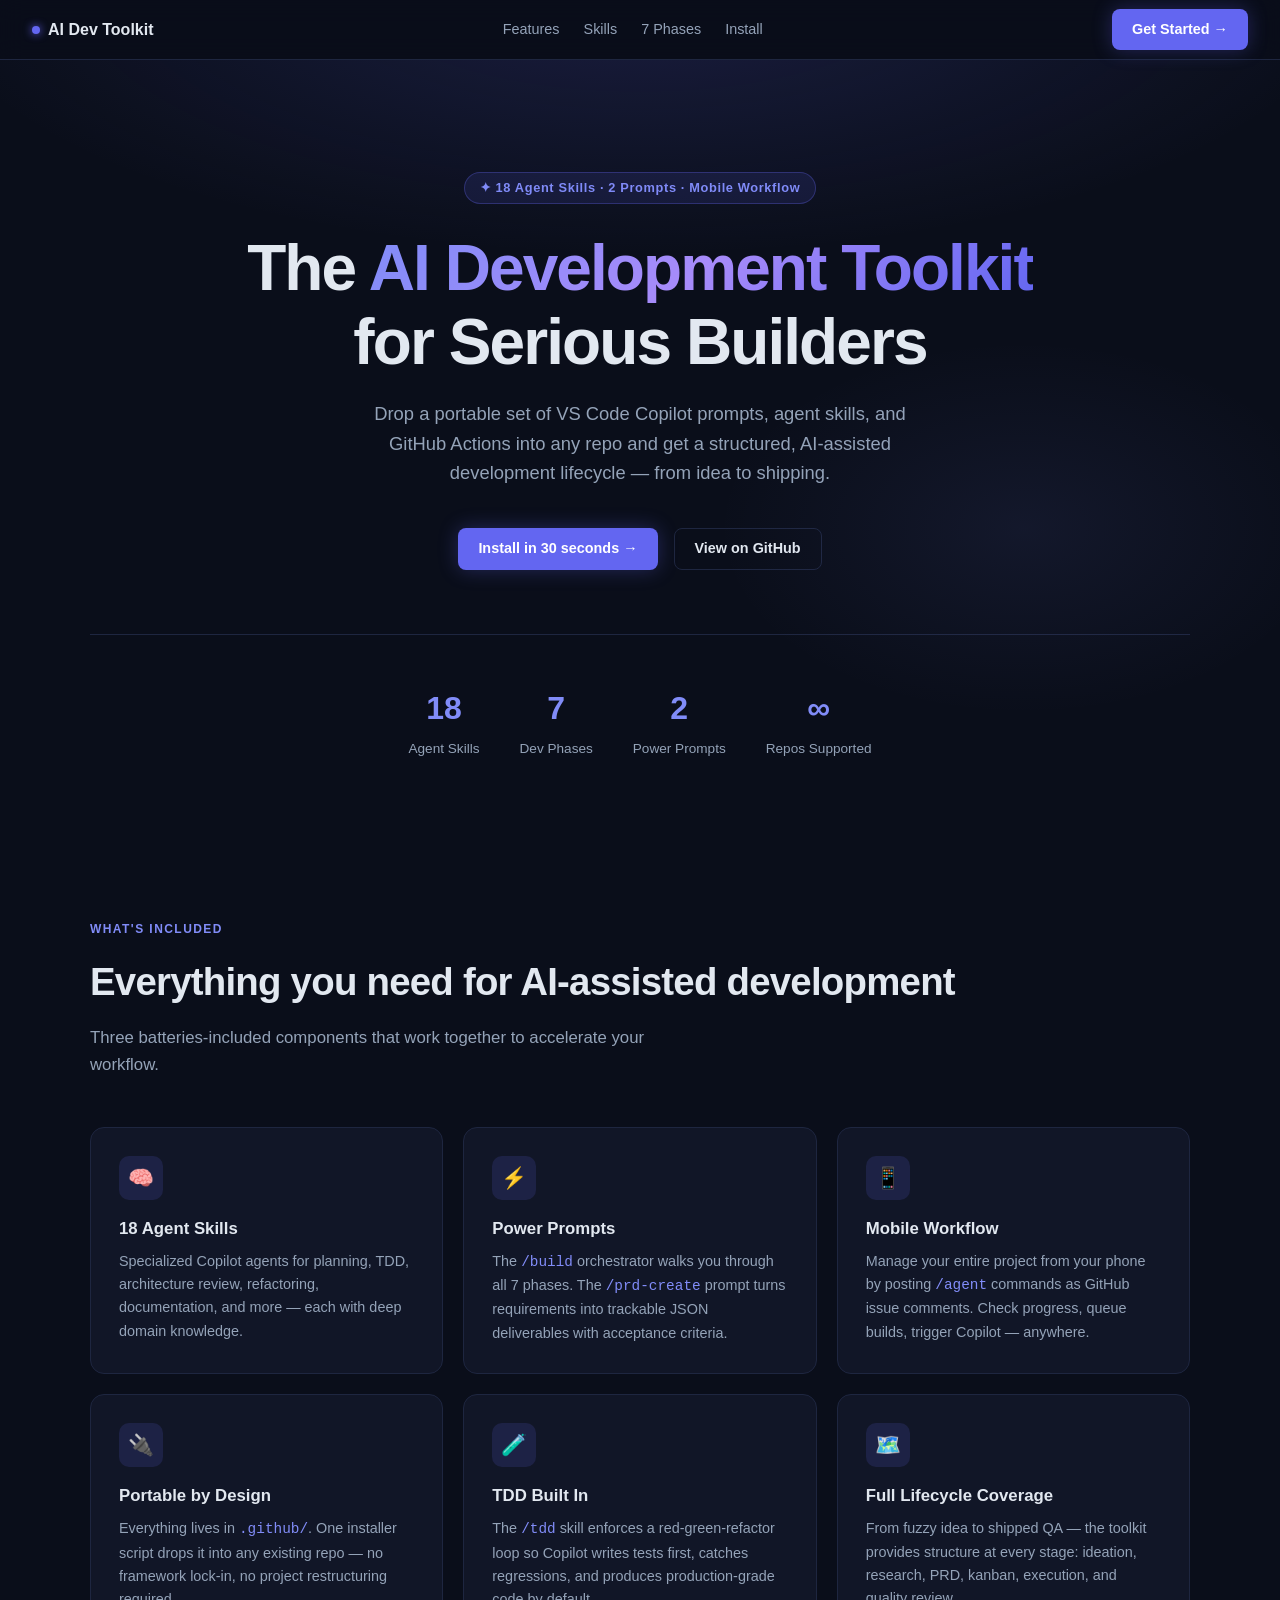
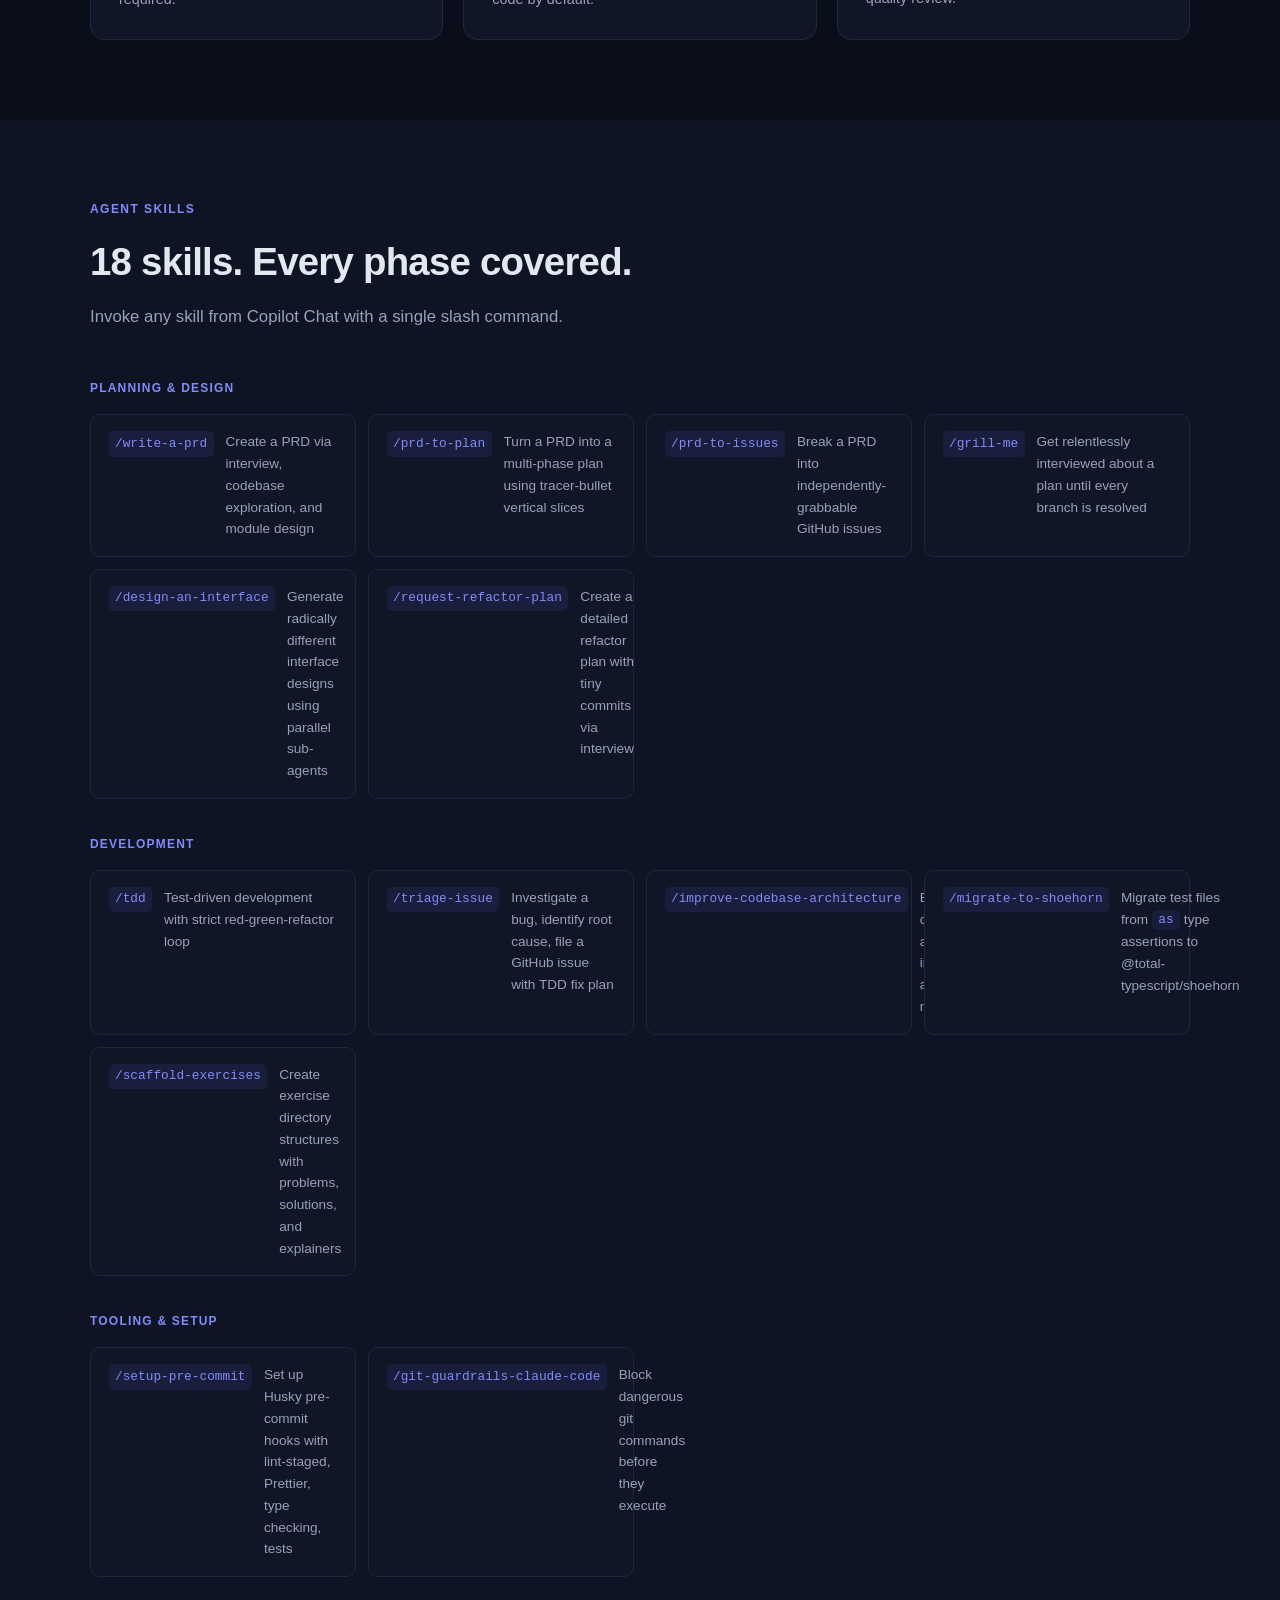
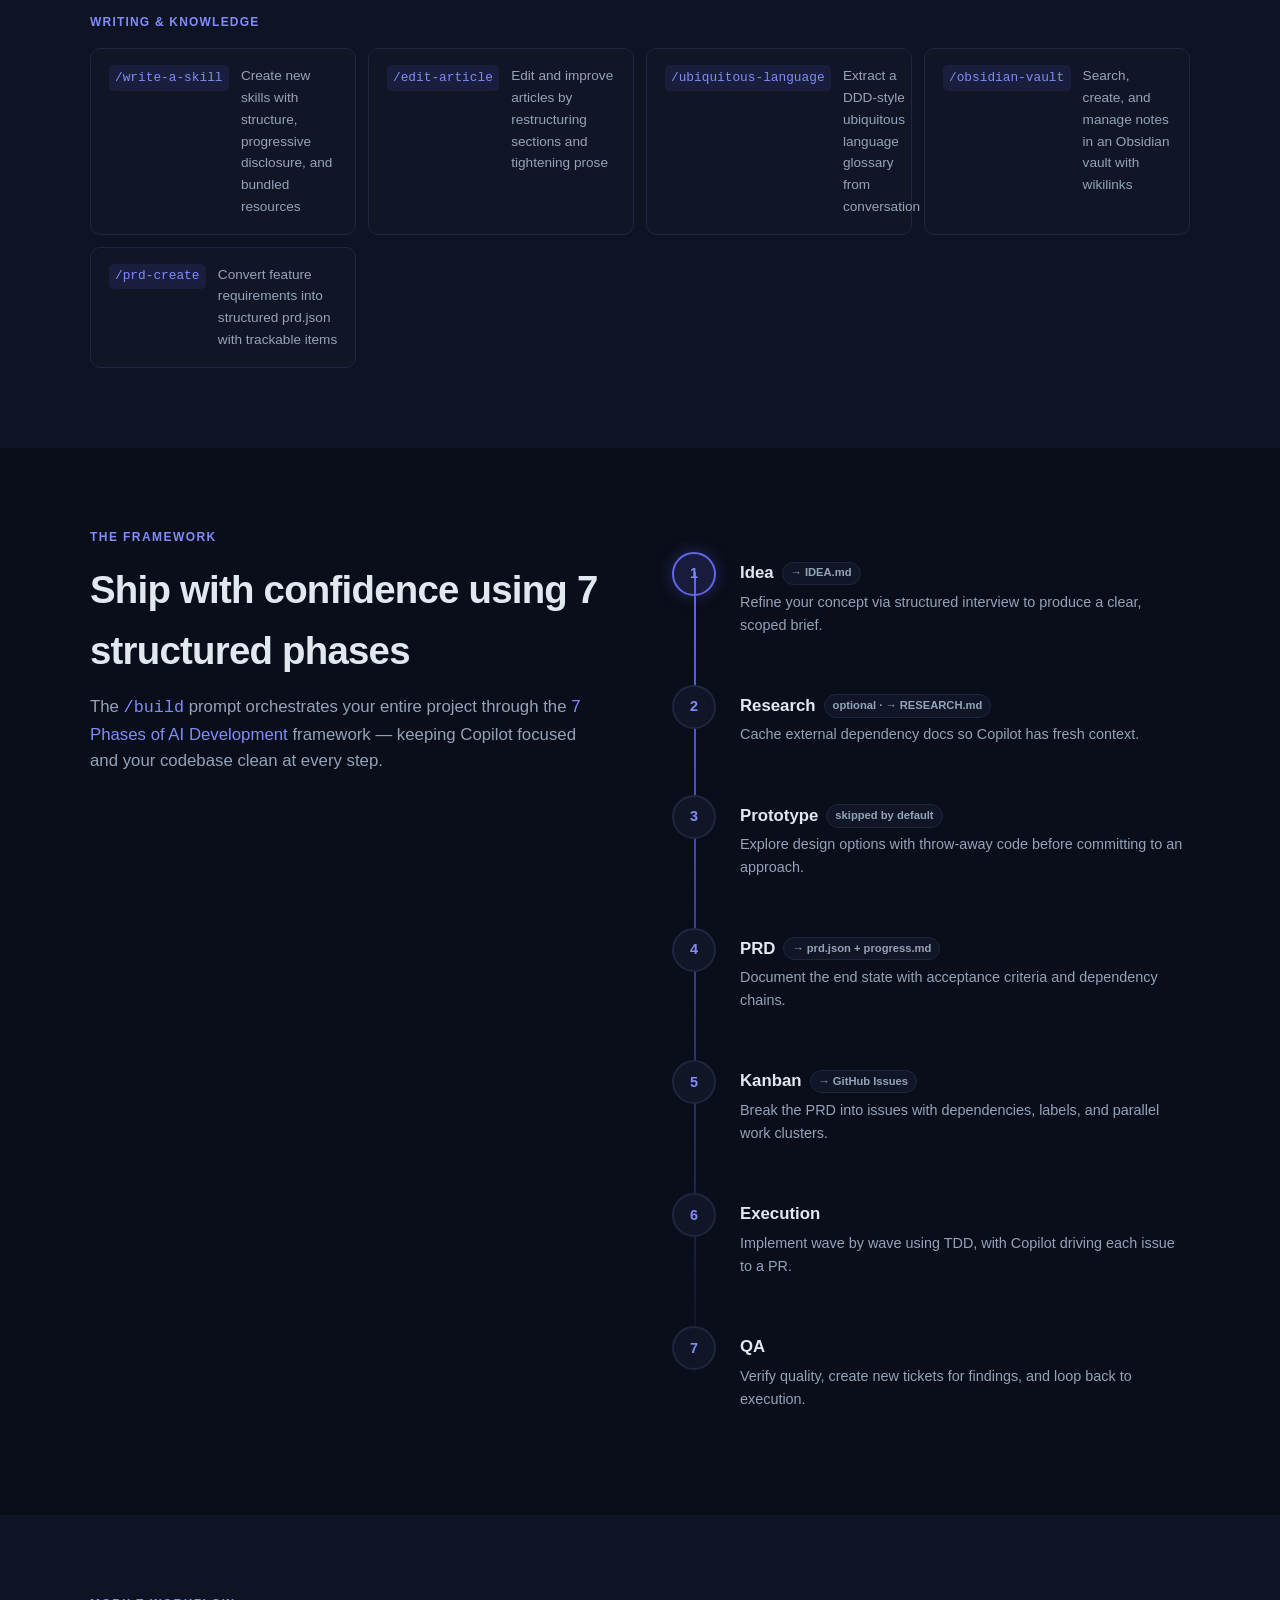
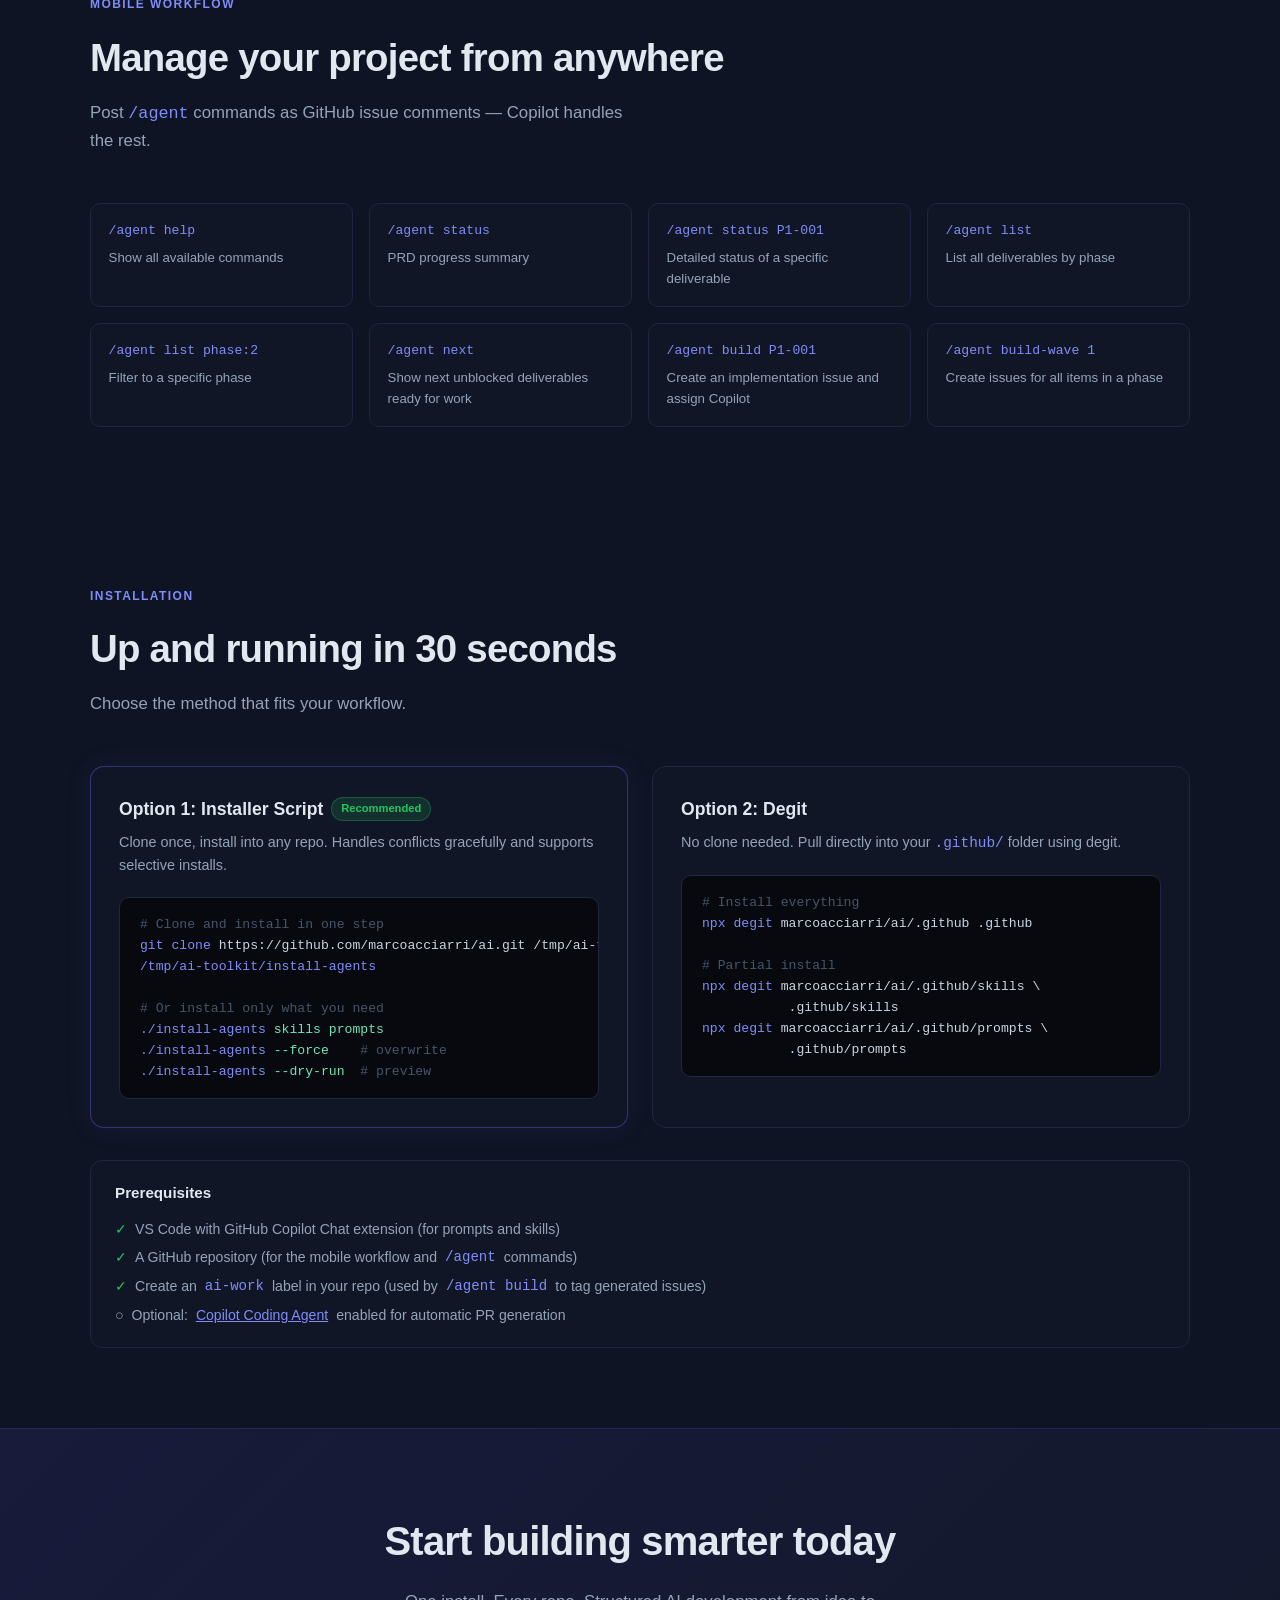
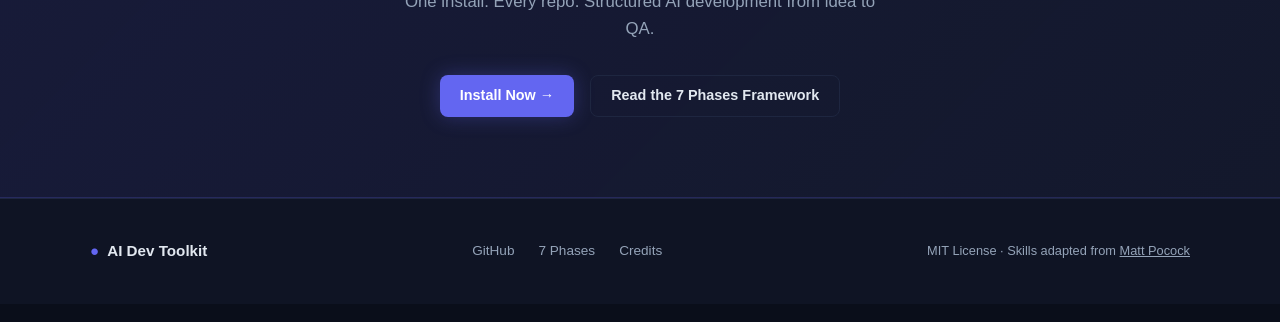
==== index.html @ 1d113758 "Create sales/landing page (index.html) Co-authored-by: marcoacciarri <22113709+marcoacciarri@users.n" ====
<!DOCTYPE html>
<html lang="en">
<head>
  <meta charset="UTF-8" />
  <meta name="viewport" content="width=device-width, initial-scale=1.0" />
  <title>AI Development Toolkit — 7-Phase AI-Assisted Development</title>
  <meta name="description" content="A portable collection of VS Code Copilot prompts, agent skills, and GitHub Actions workflows that implement the 7 Phases of AI Development framework." />
  <style>
    *, *::before, *::after { box-sizing: border-box; margin: 0; padding: 0; }

    :root {
      --bg: #0a0e1a;
      --bg2: #0f1424;
      --bg3: #141929;
      --border: #1e2640;
      --accent: #6366f1;
      --accent2: #818cf8;
      --accent-glow: rgba(99,102,241,0.3);
      --green: #22c55e;
      --text: #e2e8f0;
      --muted: #94a3b8;
      --card-bg: #111627;
    }

    html { scroll-behavior: smooth; }

    body {
      font-family: -apple-system, BlinkMacSystemFont, 'Segoe UI', Roboto, sans-serif;
      background: var(--bg);
      color: var(--text);
      line-height: 1.6;
    }

    /* ── Nav ── */
    nav {
      position: sticky;
      top: 0;
      z-index: 100;
      background: rgba(10,14,26,0.85);
      backdrop-filter: blur(12px);
      border-bottom: 1px solid var(--border);
      padding: 0 2rem;
      height: 60px;
      display: flex;
      align-items: center;
      justify-content: space-between;
    }

    .nav-brand {
      font-weight: 700;
      font-size: 1rem;
      display: flex;
      align-items: center;
      gap: 0.5rem;
      color: var(--text);
      text-decoration: none;
    }

    .nav-brand .dot {
      width: 8px; height: 8px;
      border-radius: 50%;
      background: var(--accent);
      box-shadow: 0 0 8px var(--accent);
    }

    .nav-links { display: flex; gap: 1.5rem; }
    .nav-links a {
      color: var(--muted);
      text-decoration: none;
      font-size: 0.9rem;
      transition: color 0.2s;
    }
    .nav-links a:hover { color: var(--text); }

    .btn {
      display: inline-flex;
      align-items: center;
      gap: 0.4rem;
      padding: 0.55rem 1.25rem;
      border-radius: 8px;
      font-size: 0.9rem;
      font-weight: 600;
      cursor: pointer;
      text-decoration: none;
      transition: all 0.2s;
    }
    .btn-primary {
      background: var(--accent);
      color: #fff;
      border: none;
      box-shadow: 0 0 20px var(--accent-glow);
    }
    .btn-primary:hover {
      background: var(--accent2);
      box-shadow: 0 0 28px var(--accent-glow);
      transform: translateY(-1px);
    }
    .btn-outline {
      background: transparent;
      color: var(--text);
      border: 1px solid var(--border);
    }
    .btn-outline:hover {
      border-color: var(--accent);
      color: var(--accent2);
      transform: translateY(-1px);
    }

    /* ── Hero ── */
    .hero {
      position: relative;
      overflow: hidden;
      padding: 7rem 2rem 5rem;
      text-align: center;
    }

    .hero::before {
      content: '';
      position: absolute;
      inset: 0;
      background:
        radial-gradient(ellipse 80% 50% at 50% -10%, rgba(99,102,241,0.18) 0%, transparent 70%),
        radial-gradient(ellipse 40% 40% at 80% 60%, rgba(129,140,248,0.08) 0%, transparent 60%);
      pointer-events: none;
    }

    .hero-badge {
      display: inline-flex;
      align-items: center;
      gap: 0.4rem;
      padding: 0.3rem 0.9rem;
      border-radius: 99px;
      background: rgba(99,102,241,0.12);
      border: 1px solid rgba(99,102,241,0.3);
      color: var(--accent2);
      font-size: 0.8rem;
      font-weight: 600;
      letter-spacing: 0.05em;
      margin-bottom: 1.75rem;
    }

    .hero h1 {
      font-size: clamp(2.2rem, 6vw, 4rem);
      font-weight: 800;
      line-height: 1.15;
      letter-spacing: -0.03em;
      max-width: 800px;
      margin: 0 auto 1.25rem;
    }

    .hero h1 span {
      background: linear-gradient(135deg, #818cf8 0%, #a78bfa 50%, #6366f1 100%);
      -webkit-background-clip: text;
      -webkit-text-fill-color: transparent;
      background-clip: text;
    }

    .hero p {
      font-size: 1.15rem;
      color: var(--muted);
      max-width: 580px;
      margin: 0 auto 2.5rem;
    }

    .hero-cta {
      display: flex;
      gap: 1rem;
      justify-content: center;
      flex-wrap: wrap;
    }

    .hero-stats {
      display: flex;
      gap: 2.5rem;
      justify-content: center;
      flex-wrap: wrap;
      margin-top: 4rem;
      padding-top: 3rem;
      border-top: 1px solid var(--border);
    }

    .stat { text-align: center; }
    .stat-num {
      font-size: 2rem;
      font-weight: 800;
      color: var(--accent2);
    }
    .stat-label {
      font-size: 0.85rem;
      color: var(--muted);
      margin-top: 0.25rem;
    }

    /* ── Sections ── */
    section { padding: 5rem 2rem; }
    .container { max-width: 1100px; margin: 0 auto; }

    .section-label {
      font-size: 0.75rem;
      font-weight: 700;
      letter-spacing: 0.12em;
      text-transform: uppercase;
      color: var(--accent2);
      margin-bottom: 0.75rem;
    }

    .section-title {
      font-size: clamp(1.6rem, 3.5vw, 2.4rem);
      font-weight: 800;
      letter-spacing: -0.02em;
      margin-bottom: 0.75rem;
    }

    .section-sub {
      font-size: 1.05rem;
      color: var(--muted);
      max-width: 560px;
      margin-bottom: 3rem;
    }

    /* ── Feature Grid ── */
    .features-grid {
      display: grid;
      grid-template-columns: repeat(auto-fit, minmax(280px, 1fr));
      gap: 1.25rem;
    }

    .feature-card {
      background: var(--card-bg);
      border: 1px solid var(--border);
      border-radius: 14px;
      padding: 1.75rem;
      transition: border-color 0.2s, transform 0.2s;
    }

    .feature-card:hover {
      border-color: rgba(99,102,241,0.5);
      transform: translateY(-3px);
    }

    .feature-icon {
      width: 44px; height: 44px;
      border-radius: 10px;
      background: rgba(99,102,241,0.15);
      display: flex; align-items: center; justify-content: center;
      font-size: 1.3rem;
      margin-bottom: 1rem;
    }

    .feature-card h3 {
      font-size: 1.05rem;
      font-weight: 700;
      margin-bottom: 0.5rem;
    }

    .feature-card p {
      font-size: 0.9rem;
      color: var(--muted);
      line-height: 1.6;
    }

    /* ── Skills Table ── */
    .skills-section { background: var(--bg2); }

    .skills-grid {
      display: grid;
      grid-template-columns: repeat(auto-fit, minmax(240px, 1fr));
      gap: 0.75rem;
    }

    .skill-item {
      display: flex;
      align-items: flex-start;
      gap: 0.75rem;
      padding: 1rem 1.1rem;
      background: var(--card-bg);
      border: 1px solid var(--border);
      border-radius: 10px;
      transition: border-color 0.2s;
    }

    .skill-item:hover { border-color: rgba(99,102,241,0.4); }

    .skill-item code {
      font-size: 0.8rem;
      font-family: 'JetBrains Mono', 'Fira Code', monospace;
      color: var(--accent2);
      background: rgba(99,102,241,0.1);
      padding: 0.15rem 0.4rem;
      border-radius: 5px;
      white-space: nowrap;
      flex-shrink: 0;
    }

    .skill-item span {
      font-size: 0.85rem;
      color: var(--muted);
    }

    .skills-category {
      grid-column: 1 / -1;
      font-size: 0.75rem;
      font-weight: 700;
      letter-spacing: 0.1em;
      text-transform: uppercase;
      color: var(--accent2);
      margin-top: 1.5rem;
      margin-bottom: 0.25rem;
    }
    .skills-category:first-child { margin-top: 0; }

    /* ── Phases ── */
    .phases-list {
      display: flex;
      flex-direction: column;
      gap: 0;
      position: relative;
    }

    .phases-list::before {
      content: '';
      position: absolute;
      left: 22px;
      top: 44px;
      bottom: 44px;
      width: 2px;
      background: linear-gradient(to bottom, var(--accent), transparent);
    }

    .phase-item {
      display: flex;
      gap: 1.5rem;
      padding: 1.5rem 0;
    }

    .phase-num {
      width: 44px; height: 44px;
      border-radius: 50%;
      background: var(--card-bg);
      border: 2px solid var(--border);
      display: flex; align-items: center; justify-content: center;
      font-weight: 800;
      font-size: 0.9rem;
      color: var(--accent2);
      flex-shrink: 0;
      position: relative;
      z-index: 1;
    }

    .phase-item.active .phase-num {
      border-color: var(--accent);
      background: rgba(99,102,241,0.15);
      box-shadow: 0 0 16px var(--accent-glow);
    }

    .phase-content { padding-top: 0.5rem; }

    .phase-title {
      font-weight: 700;
      font-size: 1.05rem;
      margin-bottom: 0.25rem;
      display: flex;
      align-items: center;
      gap: 0.5rem;
    }

    .phase-badge {
      font-size: 0.7rem;
      padding: 0.1rem 0.5rem;
      border-radius: 99px;
      background: var(--card-bg);
      border: 1px solid var(--border);
      color: var(--muted);
    }

    .phase-desc { font-size: 0.9rem; color: var(--muted); }

    /* ── Install ── */
    .install-section { background: var(--bg2); }

    .install-options {
      display: grid;
      grid-template-columns: repeat(auto-fit, minmax(300px, 1fr));
      gap: 1.5rem;
    }

    .install-card {
      background: var(--card-bg);
      border: 1px solid var(--border);
      border-radius: 14px;
      padding: 1.75rem;
    }

    .install-card.featured {
      border-color: rgba(99,102,241,0.4);
      box-shadow: 0 0 30px rgba(99,102,241,0.08);
    }

    .install-card h3 {
      font-size: 1.1rem;
      font-weight: 700;
      margin-bottom: 0.5rem;
      display: flex;
      align-items: center;
      gap: 0.5rem;
    }

    .tag-recommended {
      font-size: 0.7rem;
      padding: 0.15rem 0.55rem;
      border-radius: 99px;
      background: rgba(34,197,94,0.15);
      border: 1px solid rgba(34,197,94,0.3);
      color: var(--green);
      font-weight: 600;
    }

    .install-card p {
      font-size: 0.9rem;
      color: var(--muted);
      margin-bottom: 1.25rem;
    }

    .code-block {
      background: #07090f;
      border: 1px solid var(--border);
      border-radius: 10px;
      overflow: hidden;
    }

    .code-block pre {
      padding: 1rem 1.25rem;
      font-size: 0.82rem;
      font-family: 'JetBrains Mono', 'Fira Code', 'Cascadia Code', monospace;
      color: #cbd5e1;
      overflow-x: auto;
      white-space: pre;
    }

    .code-block pre .comment { color: #475569; }
    .code-block pre .cmd { color: #818cf8; }
    .code-block pre .flag { color: #6ee7b7; }

    /* ── Mobile Workflow ── */
    .workflow-grid {
      display: grid;
      grid-template-columns: repeat(auto-fit, minmax(220px, 1fr));
      gap: 1rem;
    }

    .workflow-cmd {
      background: var(--card-bg);
      border: 1px solid var(--border);
      border-radius: 10px;
      padding: 1rem 1.1rem;
      transition: border-color 0.2s;
    }

    .workflow-cmd:hover { border-color: rgba(99,102,241,0.4); }

    .workflow-cmd code {
      display: block;
      font-family: 'JetBrains Mono', 'Fira Code', monospace;
      font-size: 0.82rem;
      color: var(--accent2);
      margin-bottom: 0.4rem;
    }

    .workflow-cmd p {
      font-size: 0.83rem;
      color: var(--muted);
    }

    /* ── CTA Banner ── */
    .cta-banner {
      background: linear-gradient(135deg, rgba(99,102,241,0.15) 0%, rgba(129,140,248,0.08) 100%);
      border-top: 1px solid rgba(99,102,241,0.2);
      border-bottom: 1px solid rgba(99,102,241,0.2);
      text-align: center;
      padding: 5rem 2rem;
    }

    .cta-banner h2 {
      font-size: clamp(1.6rem, 3.5vw, 2.5rem);
      font-weight: 800;
      letter-spacing: -0.02em;
      margin-bottom: 1rem;
    }

    .cta-banner p {
      font-size: 1.05rem;
      color: var(--muted);
      max-width: 480px;
      margin: 0 auto 2rem;
    }

    /* ── Footer ── */
    footer {
      background: var(--bg2);
      border-top: 1px solid var(--border);
      padding: 2.5rem 2rem;
    }

    .footer-inner {
      max-width: 1100px;
      margin: 0 auto;
      display: flex;
      align-items: center;
      justify-content: space-between;
      flex-wrap: wrap;
      gap: 1rem;
    }

    .footer-brand {
      font-weight: 700;
      font-size: 0.95rem;
      display: flex;
      align-items: center;
      gap: 0.5rem;
    }

    .footer-links { display: flex; gap: 1.5rem; }
    .footer-links a {
      color: var(--muted);
      font-size: 0.85rem;
      text-decoration: none;
      transition: color 0.2s;
    }
    .footer-links a:hover { color: var(--text); }

    .footer-note {
      font-size: 0.8rem;
      color: var(--muted);
    }

    .link-accent {
      color: var(--accent2);
      text-decoration: none;
    }
    .link-accent:hover { text-decoration: underline; }

    /* ── Responsive ── */
    @media (max-width: 640px) {
      nav { padding: 0 1.25rem; }
      .nav-links { display: none; }
      section { padding: 3.5rem 1.25rem; }
      .hero { padding: 5rem 1.25rem 3.5rem; }
      .hero-stats { gap: 1.5rem; }
    }
  </style>
</head>
<body>

<!-- ── Navigation ── -->
<nav>
  <a class="nav-brand" href="#">
    <span class="dot"></span>
    AI Dev Toolkit
  </a>
  <div class="nav-links">
    <a href="#features">Features</a>
    <a href="#skills">Skills</a>
    <a href="#phases">7 Phases</a>
    <a href="#install">Install</a>
  </div>
  <a class="btn btn-primary" href="#install">Get Started →</a>
</nav>

<!-- ── Hero ── -->
<header class="hero">
  <div class="container">
    <div class="hero-badge">
      ✦ 18 Agent Skills · 2 Prompts · Mobile Workflow
    </div>
    <h1>
      The <span>AI Development Toolkit</span><br/>for Serious Builders
    </h1>
    <p>
      Drop a portable set of VS Code Copilot prompts, agent skills, and GitHub Actions
      into any repo and get a structured, AI-assisted development lifecycle — from idea
      to shipping.
    </p>
    <div class="hero-cta">
      <a class="btn btn-primary" href="#install">Install in 30 seconds →</a>
      <a class="btn btn-outline" href="https://github.com/marcoacciarri/ai" target="_blank" rel="noopener">View on GitHub</a>
    </div>
    <div class="hero-stats">
      <div class="stat">
        <div class="stat-num">18</div>
        <div class="stat-label">Agent Skills</div>
      </div>
      <div class="stat">
        <div class="stat-num">7</div>
        <div class="stat-label">Dev Phases</div>
      </div>
      <div class="stat">
        <div class="stat-num">2</div>
        <div class="stat-label">Power Prompts</div>
      </div>
      <div class="stat">
        <div class="stat-num">∞</div>
        <div class="stat-label">Repos Supported</div>
      </div>
    </div>
  </div>
</header>

<!-- ── Features ── -->
<section id="features">
  <div class="container">
    <div class="section-label">What's included</div>
    <h2 class="section-title">Everything you need for AI-assisted development</h2>
    <p class="section-sub">Three batteries-included components that work together to accelerate your workflow.</p>
    <div class="features-grid">
      <div class="feature-card">
        <div class="feature-icon">🧠</div>
        <h3>18 Agent Skills</h3>
        <p>Specialized Copilot agents for planning, TDD, architecture review, refactoring, documentation, and more — each with deep domain knowledge.</p>
      </div>
      <div class="feature-card">
        <div class="feature-icon">⚡</div>
        <h3>Power Prompts</h3>
        <p>The <code style="color:var(--accent2);font-family:monospace">/build</code> orchestrator walks you through all 7 phases. The <code style="color:var(--accent2);font-family:monospace">/prd-create</code> prompt turns requirements into trackable JSON deliverables with acceptance criteria.</p>
      </div>
      <div class="feature-card">
        <div class="feature-icon">📱</div>
        <h3>Mobile Workflow</h3>
        <p>Manage your entire project from your phone by posting <code style="color:var(--accent2);font-family:monospace">/agent</code> commands as GitHub issue comments. Check progress, queue builds, trigger Copilot — anywhere.</p>
      </div>
      <div class="feature-card">
        <div class="feature-icon">🔌</div>
        <h3>Portable by Design</h3>
        <p>Everything lives in <code style="color:var(--accent2);font-family:monospace">.github/</code>. One installer script drops it into any existing repo — no framework lock-in, no project restructuring required.</p>
      </div>
      <div class="feature-card">
        <div class="feature-icon">🧪</div>
        <h3>TDD Built In</h3>
        <p>The <code style="color:var(--accent2);font-family:monospace">/tdd</code> skill enforces a red-green-refactor loop so Copilot writes tests first, catches regressions, and produces production-grade code by default.</p>
      </div>
      <div class="feature-card">
        <div class="feature-icon">🗺️</div>
        <h3>Full Lifecycle Coverage</h3>
        <p>From fuzzy idea to shipped QA — the toolkit provides structure at every stage: ideation, research, PRD, kanban, execution, and quality review.</p>
      </div>
    </div>
  </div>
</section>

<!-- ── Skills ── -->
<section id="skills" class="skills-section">
  <div class="container">
    <div class="section-label">Agent Skills</div>
    <h2 class="section-title">18 skills. Every phase covered.</h2>
    <p class="section-sub">Invoke any skill from Copilot Chat with a single slash command.</p>

    <div class="skills-grid">
      <div class="skills-category">Planning &amp; Design</div>
      <div class="skill-item"><code>/write-a-prd</code><span>Create a PRD via interview, codebase exploration, and module design</span></div>
      <div class="skill-item"><code>/prd-to-plan</code><span>Turn a PRD into a multi-phase plan using tracer-bullet vertical slices</span></div>
      <div class="skill-item"><code>/prd-to-issues</code><span>Break a PRD into independently-grabbable GitHub issues</span></div>
      <div class="skill-item"><code>/grill-me</code><span>Get relentlessly interviewed about a plan until every branch is resolved</span></div>
      <div class="skill-item"><code>/design-an-interface</code><span>Generate radically different interface designs using parallel sub-agents</span></div>
      <div class="skill-item"><code>/request-refactor-plan</code><span>Create a detailed refactor plan with tiny commits via interview</span></div>

      <div class="skills-category">Development</div>
      <div class="skill-item"><code>/tdd</code><span>Test-driven development with strict red-green-refactor loop</span></div>
      <div class="skill-item"><code>/triage-issue</code><span>Investigate a bug, identify root cause, file a GitHub issue with TDD fix plan</span></div>
      <div class="skill-item"><code>/improve-codebase-architecture</code><span>Explore codebase for architectural improvements and deeper modules</span></div>
      <div class="skill-item"><code>/migrate-to-shoehorn</code><span>Migrate test files from <code>as</code> type assertions to @total-typescript/shoehorn</span></div>
      <div class="skill-item"><code>/scaffold-exercises</code><span>Create exercise directory structures with problems, solutions, and explainers</span></div>

      <div class="skills-category">Tooling &amp; Setup</div>
      <div class="skill-item"><code>/setup-pre-commit</code><span>Set up Husky pre-commit hooks with lint-staged, Prettier, type checking, tests</span></div>
      <div class="skill-item"><code>/git-guardrails-claude-code</code><span>Block dangerous git commands before they execute</span></div>

      <div class="skills-category">Writing &amp; Knowledge</div>
      <div class="skill-item"><code>/write-a-skill</code><span>Create new skills with structure, progressive disclosure, and bundled resources</span></div>
      <div class="skill-item"><code>/edit-article</code><span>Edit and improve articles by restructuring sections and tightening prose</span></div>
      <div class="skill-item"><code>/ubiquitous-language</code><span>Extract a DDD-style ubiquitous language glossary from conversation</span></div>
      <div class="skill-item"><code>/obsidian-vault</code><span>Search, create, and manage notes in an Obsidian vault with wikilinks</span></div>
      <div class="skill-item"><code>/prd-create</code><span>Convert feature requirements into structured prd.json with trackable items</span></div>
    </div>
  </div>
</section>

<!-- ── 7 Phases ── -->
<section id="phases">
  <div class="container">
    <div style="display:grid;grid-template-columns:1fr 1fr;gap:4rem;align-items:start">
      <div>
        <div class="section-label">The Framework</div>
        <h2 class="section-title">Ship with confidence using 7 structured phases</h2>
        <p class="section-sub" style="margin-bottom:0">
          The <code style="color:var(--accent2);font-family:monospace">/build</code> prompt orchestrates your entire project through the
          <a href="https://www.aihero.dev/my-7-phases-of-ai-development" target="_blank" rel="noopener"
             class="link-accent">7 Phases of AI Development</a> framework — keeping Copilot focused and your
          codebase clean at every step.
        </p>
      </div>
      <div class="phases-list">
        <div class="phase-item active">
          <div class="phase-num">1</div>
          <div class="phase-content">
            <div class="phase-title">Idea <span class="phase-badge">→ IDEA.md</span></div>
            <div class="phase-desc">Refine your concept via structured interview to produce a clear, scoped brief.</div>
          </div>
        </div>
        <div class="phase-item">
          <div class="phase-num">2</div>
          <div class="phase-content">
            <div class="phase-title">Research <span class="phase-badge">optional · → RESEARCH.md</span></div>
            <div class="phase-desc">Cache external dependency docs so Copilot has fresh context.</div>
          </div>
        </div>
        <div class="phase-item">
          <div class="phase-num">3</div>
          <div class="phase-content">
            <div class="phase-title">Prototype <span class="phase-badge">skipped by default</span></div>
            <div class="phase-desc">Explore design options with throw-away code before committing to an approach.</div>
          </div>
        </div>
        <div class="phase-item">
          <div class="phase-num">4</div>
          <div class="phase-content">
            <div class="phase-title">PRD <span class="phase-badge">→ prd.json + progress.md</span></div>
            <div class="phase-desc">Document the end state with acceptance criteria and dependency chains.</div>
          </div>
        </div>
        <div class="phase-item">
          <div class="phase-num">5</div>
          <div class="phase-content">
            <div class="phase-title">Kanban <span class="phase-badge">→ GitHub Issues</span></div>
            <div class="phase-desc">Break the PRD into issues with dependencies, labels, and parallel work clusters.</div>
          </div>
        </div>
        <div class="phase-item">
          <div class="phase-num">6</div>
          <div class="phase-content">
            <div class="phase-title">Execution</div>
            <div class="phase-desc">Implement wave by wave using TDD, with Copilot driving each issue to a PR.</div>
          </div>
        </div>
        <div class="phase-item">
          <div class="phase-num">7</div>
          <div class="phase-content">
            <div class="phase-title">QA</div>
            <div class="phase-desc">Verify quality, create new tickets for findings, and loop back to execution.</div>
          </div>
        </div>
      </div>
    </div>
  </div>
</section>

<!-- ── Mobile Workflow ── -->
<section style="background:var(--bg2)">
  <div class="container">
    <div class="section-label">Mobile Workflow</div>
    <h2 class="section-title">Manage your project from anywhere</h2>
    <p class="section-sub">Post <code style="color:var(--accent2);font-family:monospace">/agent</code> commands as GitHub issue comments — Copilot handles the rest.</p>
    <div class="workflow-grid">
      <div class="workflow-cmd"><code>/agent help</code><p>Show all available commands</p></div>
      <div class="workflow-cmd"><code>/agent status</code><p>PRD progress summary</p></div>
      <div class="workflow-cmd"><code>/agent status P1-001</code><p>Detailed status of a specific deliverable</p></div>
      <div class="workflow-cmd"><code>/agent list</code><p>List all deliverables by phase</p></div>
      <div class="workflow-cmd"><code>/agent list phase:2</code><p>Filter to a specific phase</p></div>
      <div class="workflow-cmd"><code>/agent next</code><p>Show next unblocked deliverables ready for work</p></div>
      <div class="workflow-cmd"><code>/agent build P1-001</code><p>Create an implementation issue and assign Copilot</p></div>
      <div class="workflow-cmd"><code>/agent build-wave 1</code><p>Create issues for all items in a phase</p></div>
    </div>
  </div>
</section>

<!-- ── Install ── -->
<section id="install" class="install-section">
  <div class="container">
    <div class="section-label">Installation</div>
    <h2 class="section-title">Up and running in 30 seconds</h2>
    <p class="section-sub">Choose the method that fits your workflow.</p>

    <div class="install-options">
      <div class="install-card featured">
        <h3>Option 1: Installer Script <span class="tag-recommended">Recommended</span></h3>
        <p>Clone once, install into any repo. Handles conflicts gracefully and supports selective installs.</p>
        <div class="code-block">
          <pre><span class="comment"># Clone and install in one step</span>
<span class="cmd">git clone</span> https://github.com/marcoacciarri/ai.git /tmp/ai-toolkit
<span class="cmd">/tmp/ai-toolkit/install-agents</span>

<span class="comment"># Or install only what you need</span>
<span class="cmd">./install-agents</span> <span class="flag">skills prompts</span>
<span class="cmd">./install-agents</span> <span class="flag">--force</span>    <span class="comment"># overwrite</span>
<span class="cmd">./install-agents</span> <span class="flag">--dry-run</span>  <span class="comment"># preview</span></pre>
        </div>
      </div>

      <div class="install-card">
        <h3>Option 2: Degit</h3>
        <p>No clone needed. Pull directly into your <code style="color:var(--accent2);font-family:monospace">.github/</code> folder using degit.</p>
        <div class="code-block">
          <pre><span class="comment"># Install everything</span>
<span class="cmd">npx degit</span> marcoacciarri/ai/.github .github

<span class="comment"># Partial install</span>
<span class="cmd">npx degit</span> marcoacciarri/ai/.github/skills \
           .github/skills
<span class="cmd">npx degit</span> marcoacciarri/ai/.github/prompts \
           .github/prompts</pre>
        </div>
      </div>
    </div>

    <div style="margin-top:2rem;padding:1.25rem 1.5rem;background:var(--card-bg);border:1px solid var(--border);border-radius:12px;">
      <h4 style="font-size:0.95rem;margin-bottom:0.75rem">Prerequisites</h4>
      <ul style="list-style:none;display:flex;flex-direction:column;gap:0.4rem">
        <li style="font-size:0.88rem;color:var(--muted);display:flex;gap:0.5rem"><span style="color:var(--green)">✓</span> VS Code with GitHub Copilot Chat extension (for prompts and skills)</li>
        <li style="font-size:0.88rem;color:var(--muted);display:flex;gap:0.5rem"><span style="color:var(--green)">✓</span> A GitHub repository (for the mobile workflow and <code style="color:var(--accent2);font-family:monospace">/agent</code> commands)</li>
        <li style="font-size:0.88rem;color:var(--muted);display:flex;gap:0.5rem"><span style="color:var(--green)">✓</span> Create an <code style="color:var(--accent2);font-family:monospace">ai-work</code> label in your repo (used by <code style="color:var(--accent2);font-family:monospace">/agent build</code> to tag generated issues)</li>
        <li style="font-size:0.88rem;color:var(--muted);display:flex;gap:0.5rem"><span style="color:var(--muted)">○</span> Optional: <a href="https://docs.github.com/en/copilot/using-github-copilot/using-copilot-coding-agent" target="_blank" rel="noopener" style="color:var(--accent2)">Copilot Coding Agent</a> enabled for automatic PR generation</li>
      </ul>
    </div>
  </div>
</section>

<!-- ── CTA ── -->
<section class="cta-banner">
  <div class="container">
    <h2>Start building smarter today</h2>
    <p>One install. Every repo. Structured AI development from idea to QA.</p>
    <div style="display:flex;gap:1rem;justify-content:center;flex-wrap:wrap">
      <a class="btn btn-primary" href="#install">Install Now →</a>
      <a class="btn btn-outline" href="https://www.aihero.dev/my-7-phases-of-ai-development" target="_blank" rel="noopener">Read the 7 Phases Framework</a>
    </div>
  </div>
</section>

<!-- ── Footer ── -->
<footer>
  <div class="footer-inner">
    <div class="footer-brand">
      <span style="color:var(--accent)">●</span> AI Dev Toolkit
    </div>
    <div class="footer-links">
      <a href="https://github.com/marcoacciarri/ai" target="_blank" rel="noopener">GitHub</a>
      <a href="https://www.aihero.dev/my-7-phases-of-ai-development" target="_blank" rel="noopener">7 Phases</a>
      <a href="https://github.com/mattpocock/skills" target="_blank" rel="noopener">Credits</a>
    </div>
    <div class="footer-note">MIT License · Skills adapted from <a href="https://github.com/mattpocock/skills" target="_blank" rel="noopener" style="color:var(--muted)">Matt Pocock</a></div>
  </div>
</footer>

</body>
</html>
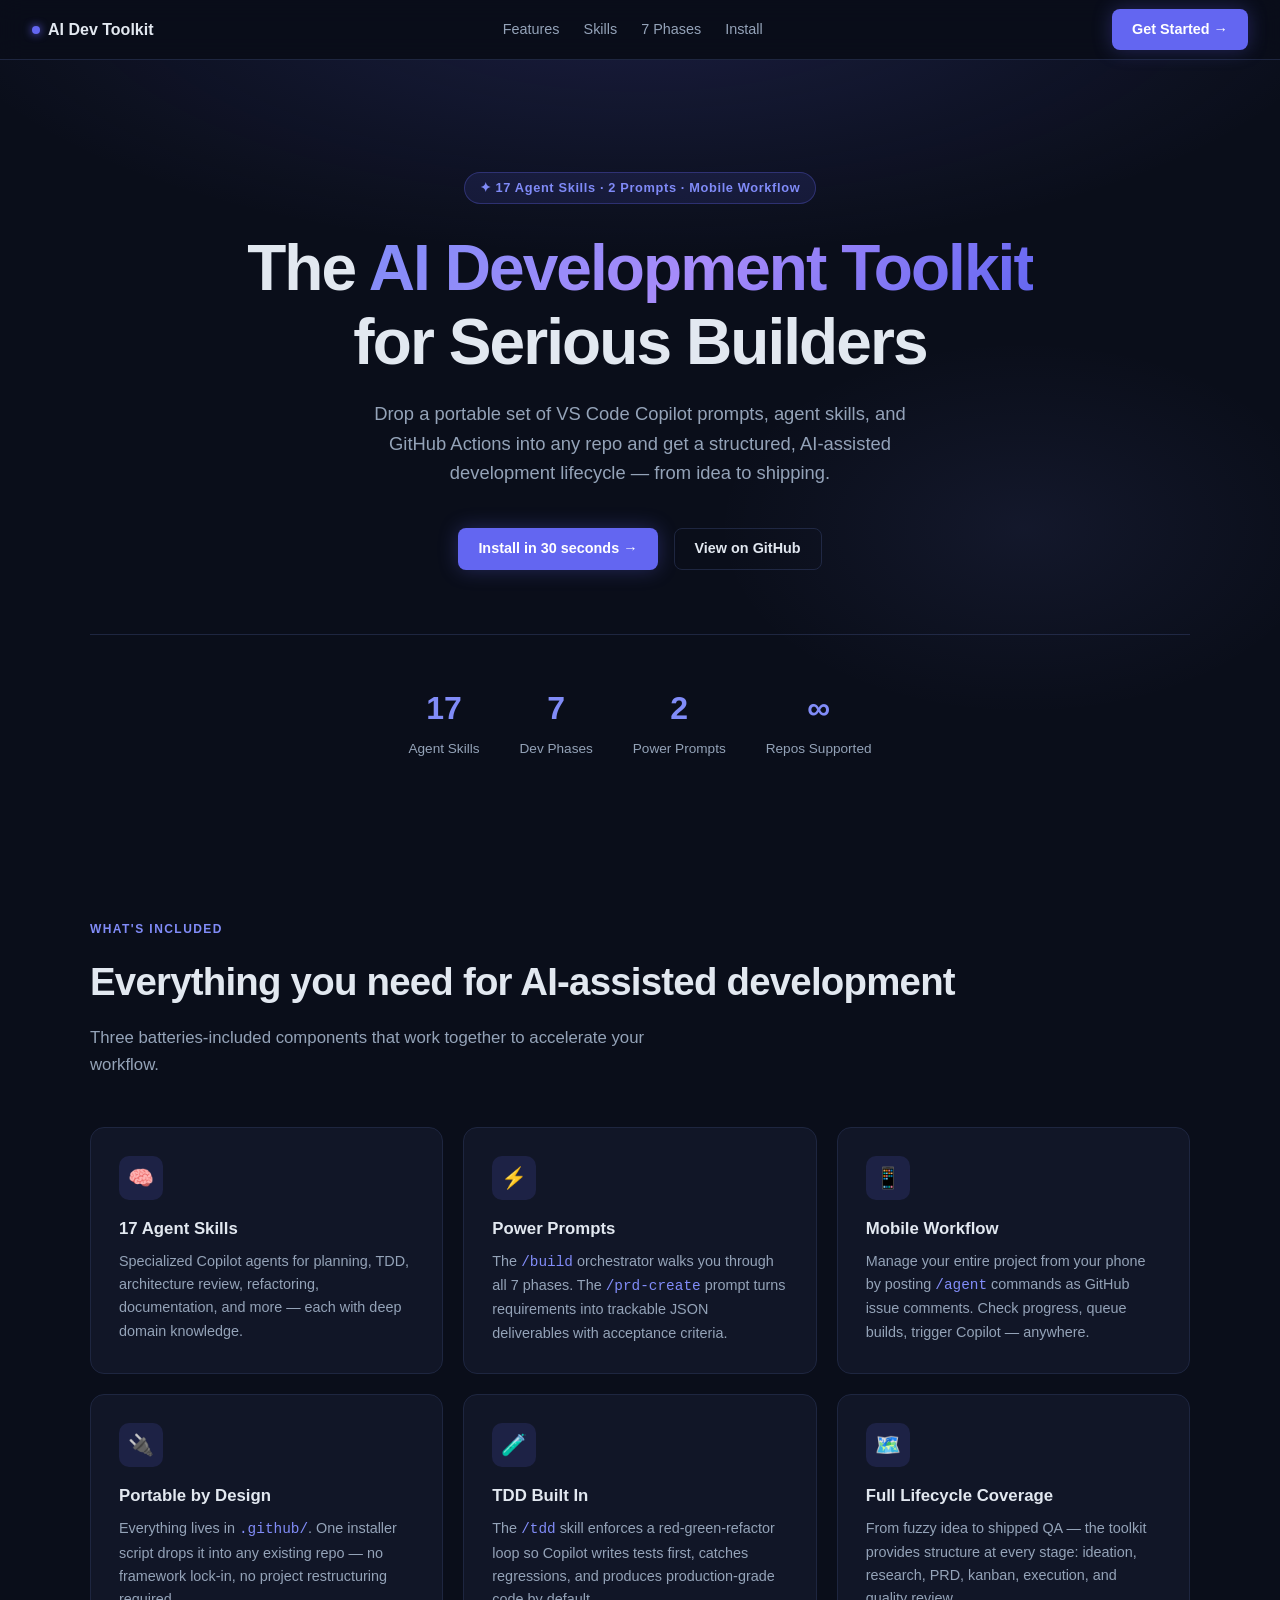
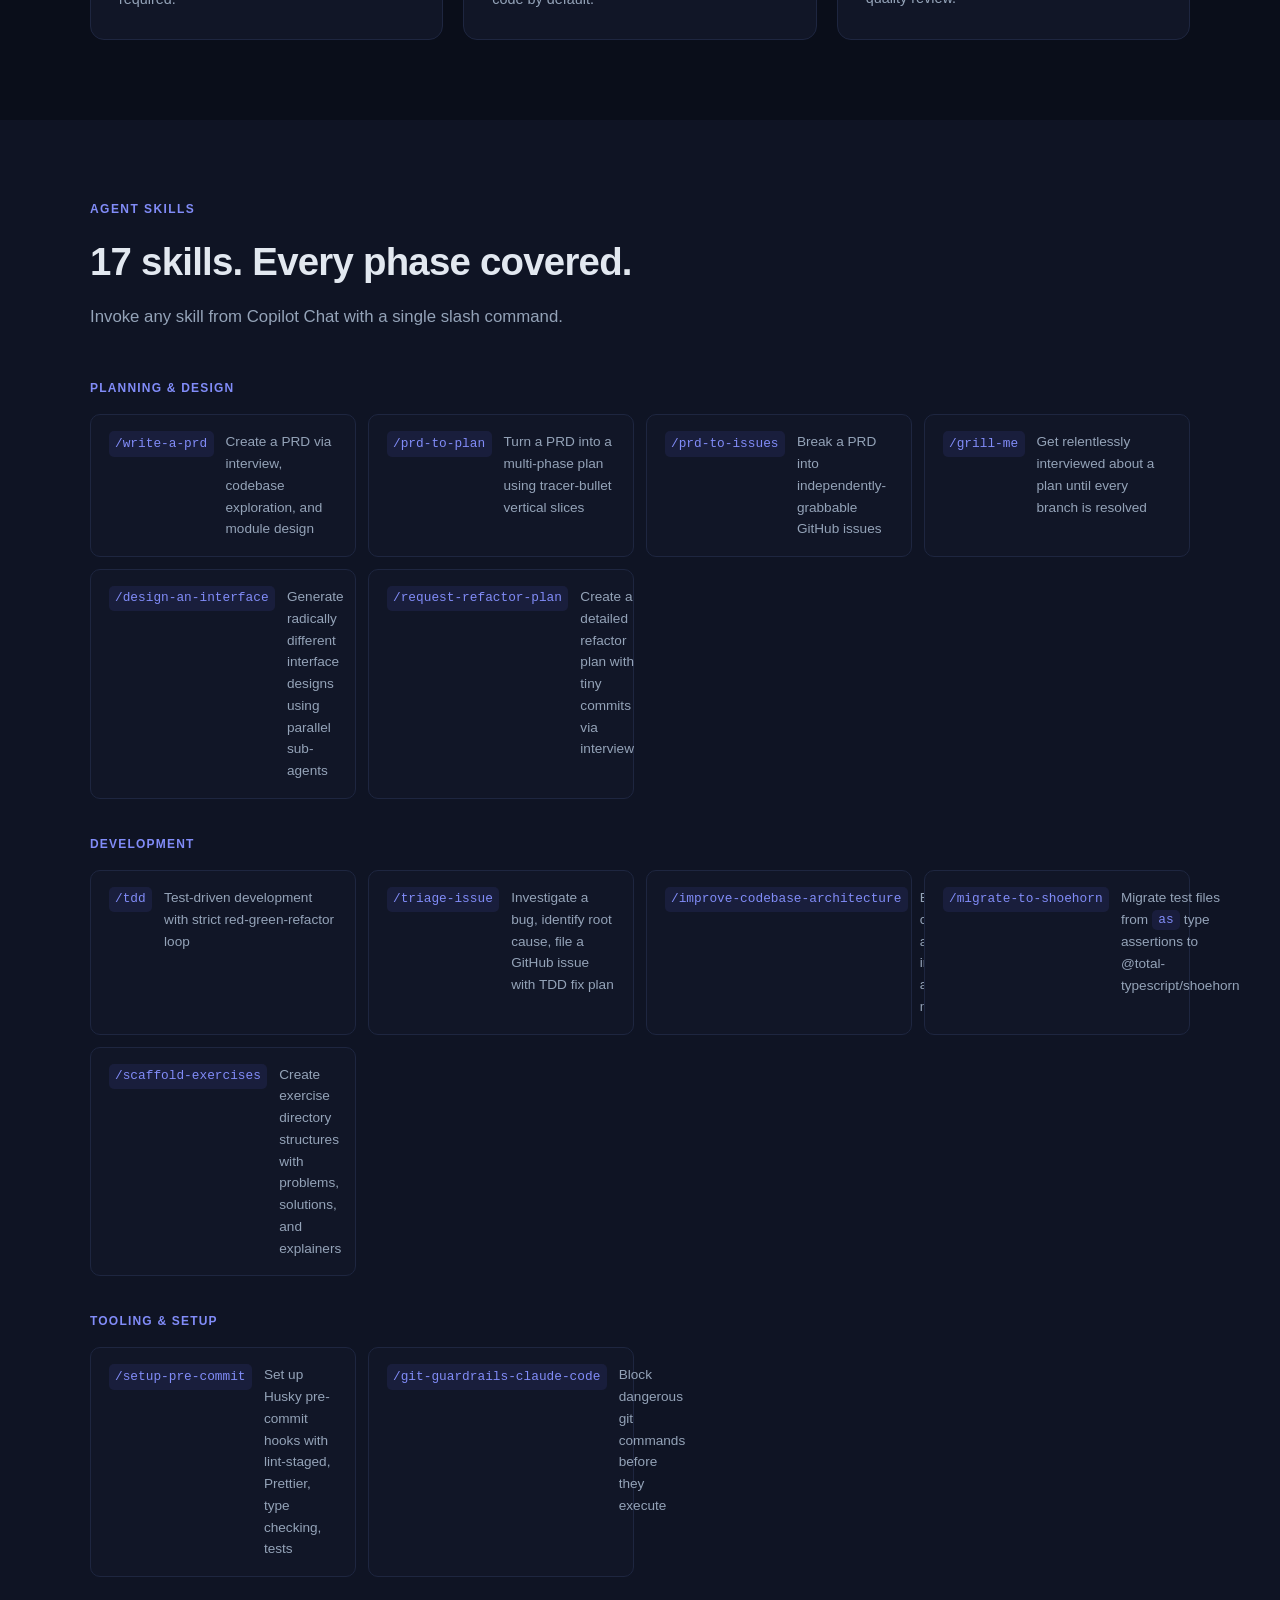
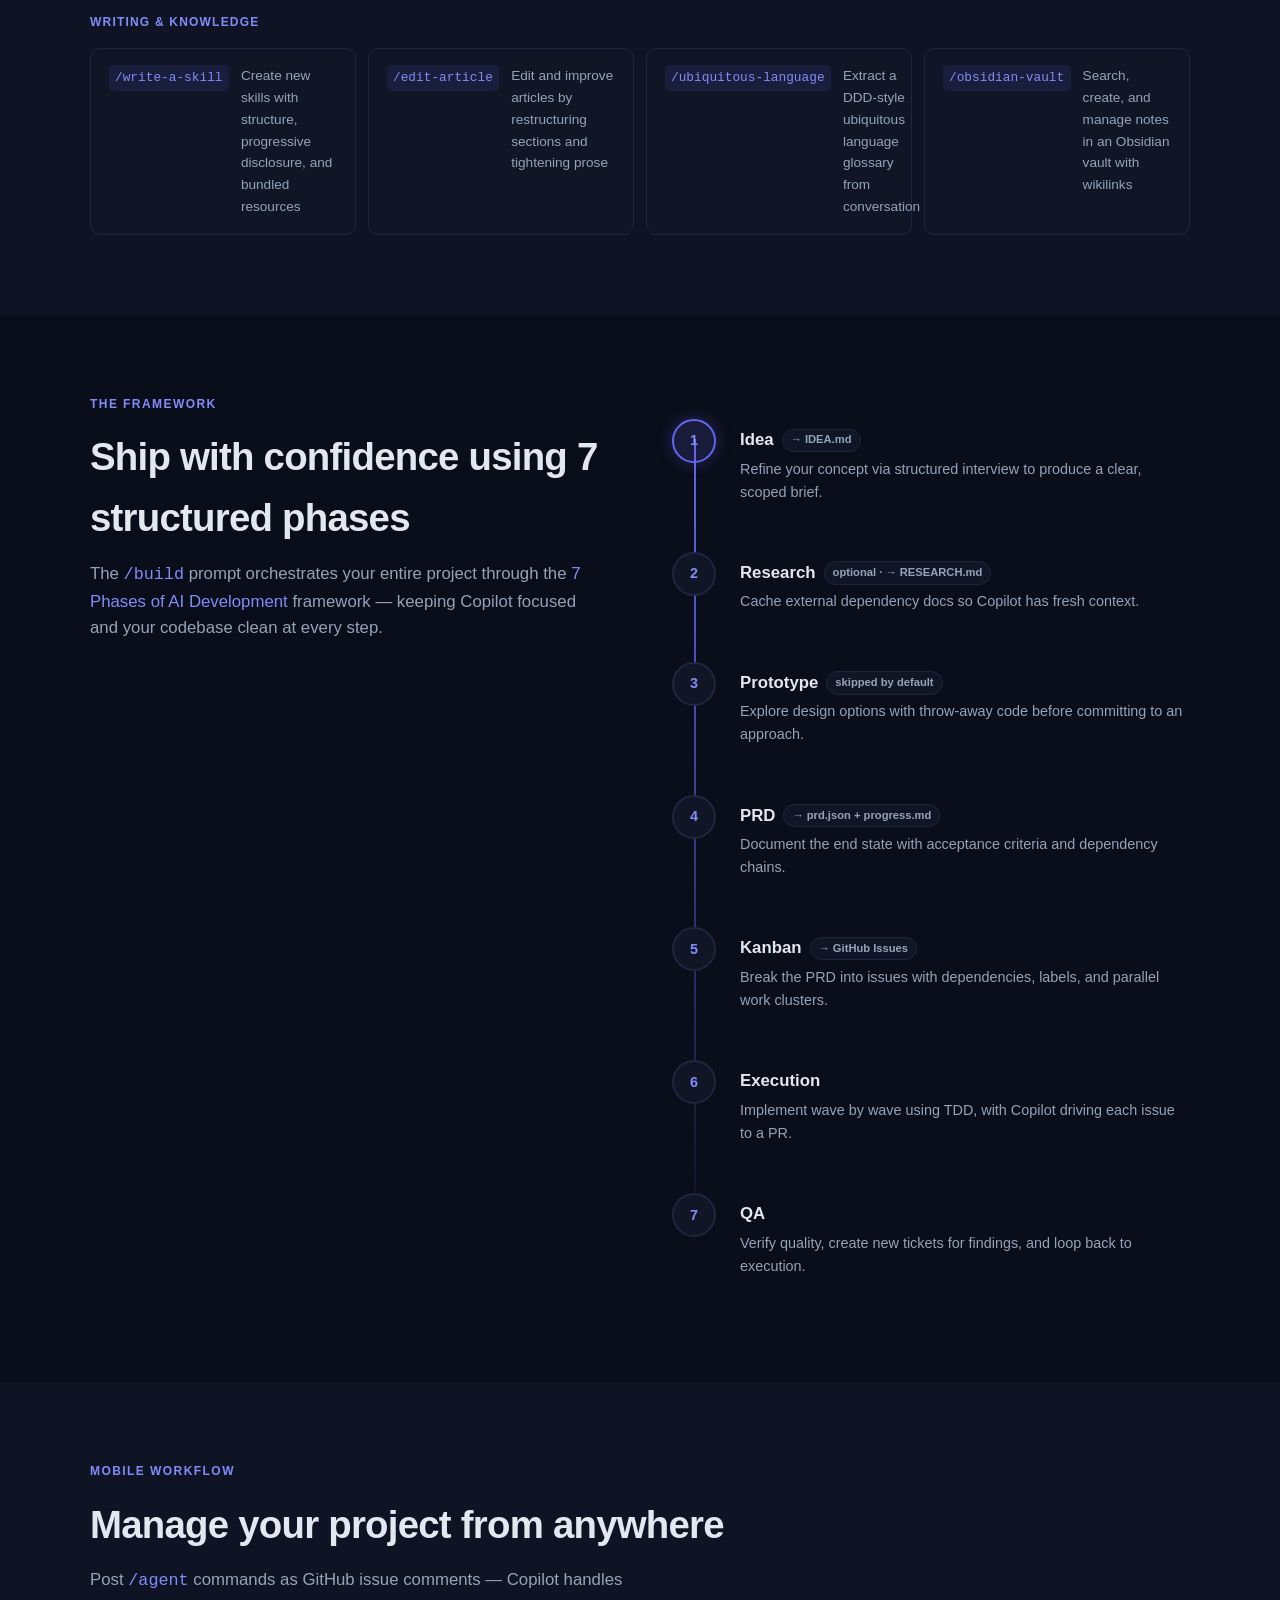
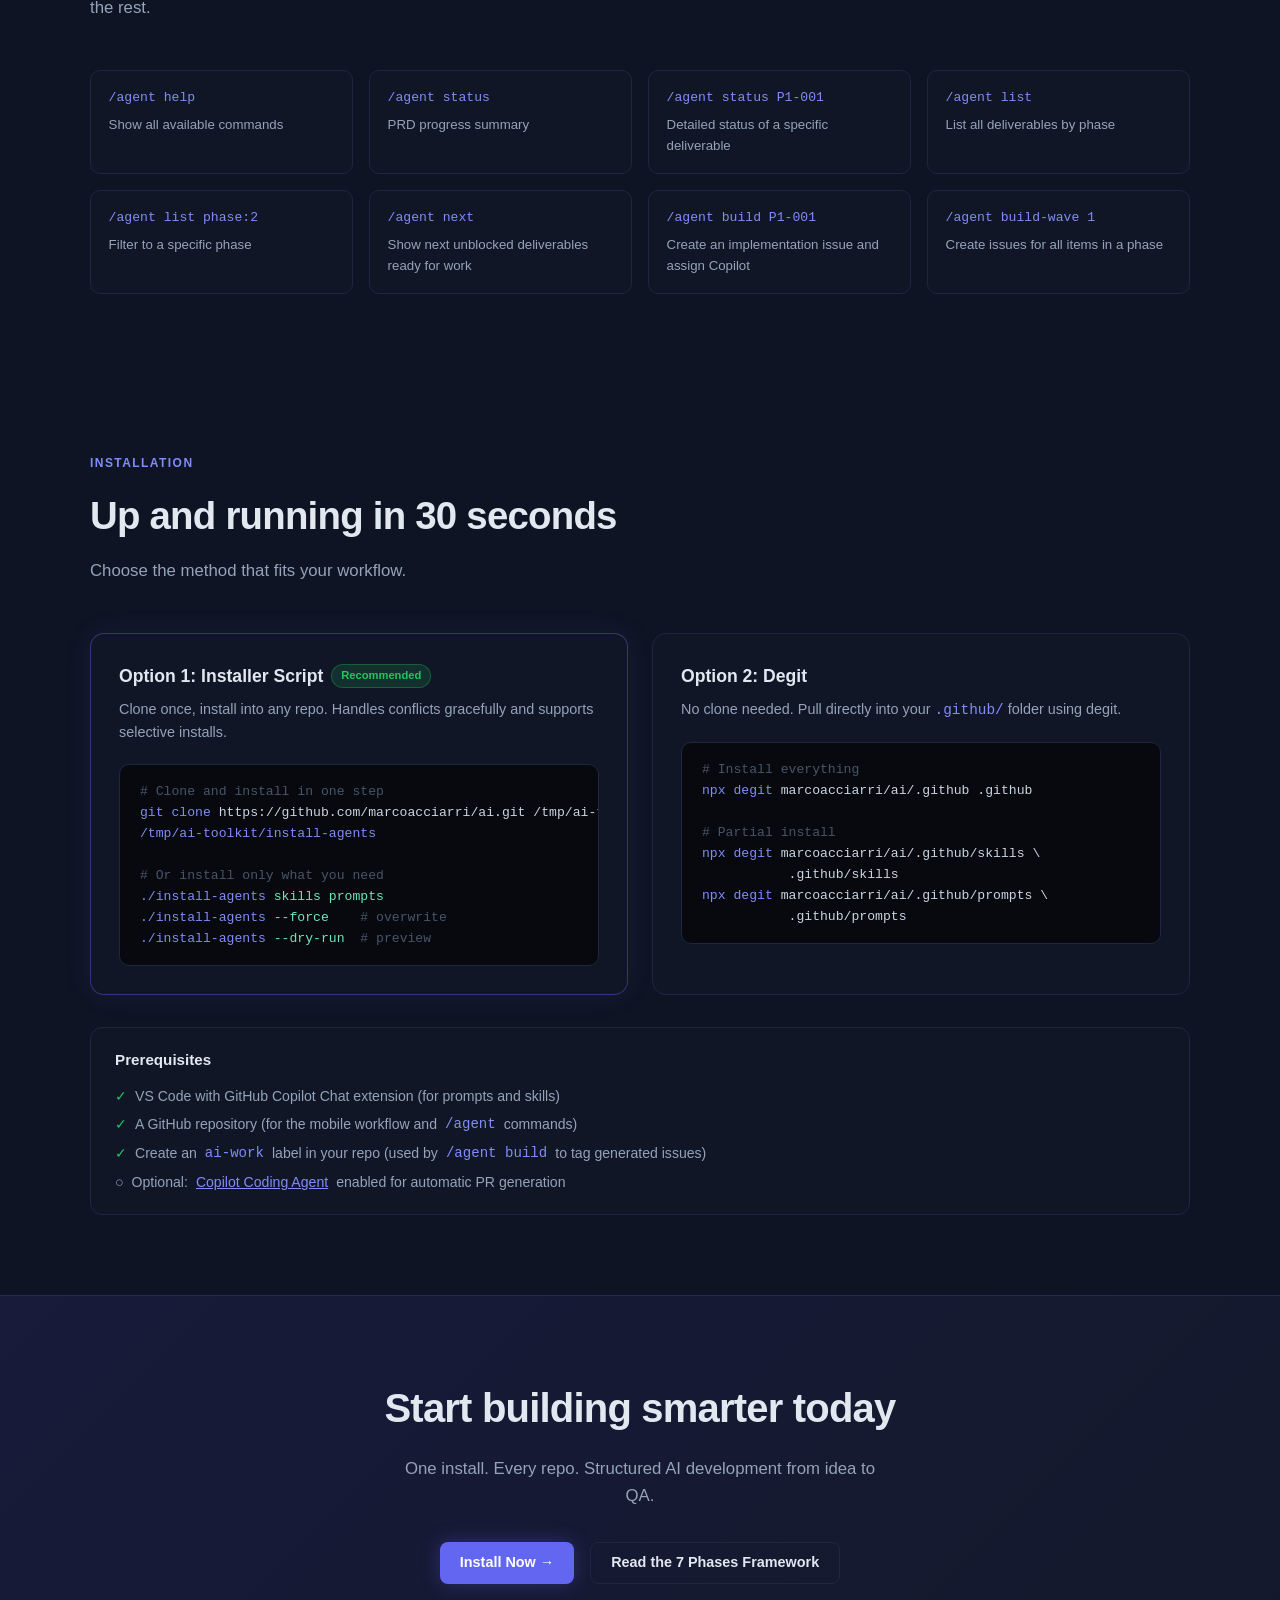
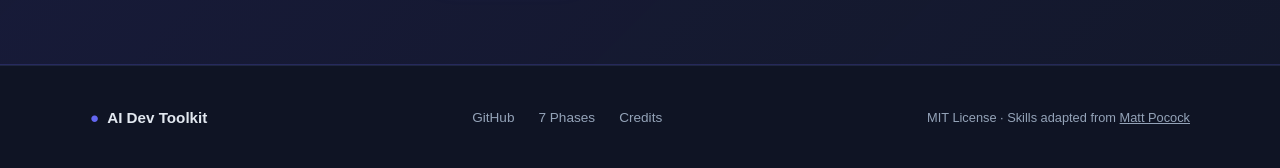
==== commit bcfa4d35: "Remove /prd-create from skills list and update all counts from 18 to 17 Co-authored-by: marcoacciarr" ====
--- a/index.html
+++ b/index.html
@@ -570,7 +570,7 @@
 <header class="hero">
   <div class="container">
     <div class="hero-badge">
-      ✦ 18 Agent Skills · 2 Prompts · Mobile Workflow
+      ✦ 17 Agent Skills · 2 Prompts · Mobile Workflow
     </div>
     <h1>
       The <span>AI Development Toolkit</span><br/>for Serious Builders
@@ -586,7 +586,7 @@
     </div>
     <div class="hero-stats">
       <div class="stat">
-        <div class="stat-num">18</div>
+        <div class="stat-num">17</div>
         <div class="stat-label">Agent Skills</div>
       </div>
       <div class="stat">
@@ -614,7 +614,7 @@
     <div class="features-grid">
       <div class="feature-card">
         <div class="feature-icon">🧠</div>
-        <h3>18 Agent Skills</h3>
+        <h3>17 Agent Skills</h3>
         <p>Specialized Copilot agents for planning, TDD, architecture review, refactoring, documentation, and more — each with deep domain knowledge.</p>
       </div>
       <div class="feature-card">
@@ -650,7 +650,7 @@
 <section id="skills" class="skills-section">
   <div class="container">
     <div class="section-label">Agent Skills</div>
-    <h2 class="section-title">18 skills. Every phase covered.</h2>
+    <h2 class="section-title">17 skills. Every phase covered.</h2>
     <p class="section-sub">Invoke any skill from Copilot Chat with a single slash command.</p>
 
     <div class="skills-grid">
@@ -678,7 +678,6 @@
       <div class="skill-item"><code>/edit-article</code><span>Edit and improve articles by restructuring sections and tightening prose</span></div>
       <div class="skill-item"><code>/ubiquitous-language</code><span>Extract a DDD-style ubiquitous language glossary from conversation</span></div>
       <div class="skill-item"><code>/obsidian-vault</code><span>Search, create, and manage notes in an Obsidian vault with wikilinks</span></div>
-      <div class="skill-item"><code>/prd-create</code><span>Convert feature requirements into structured prd.json with trackable items</span></div>
     </div>
   </div>
 </section>
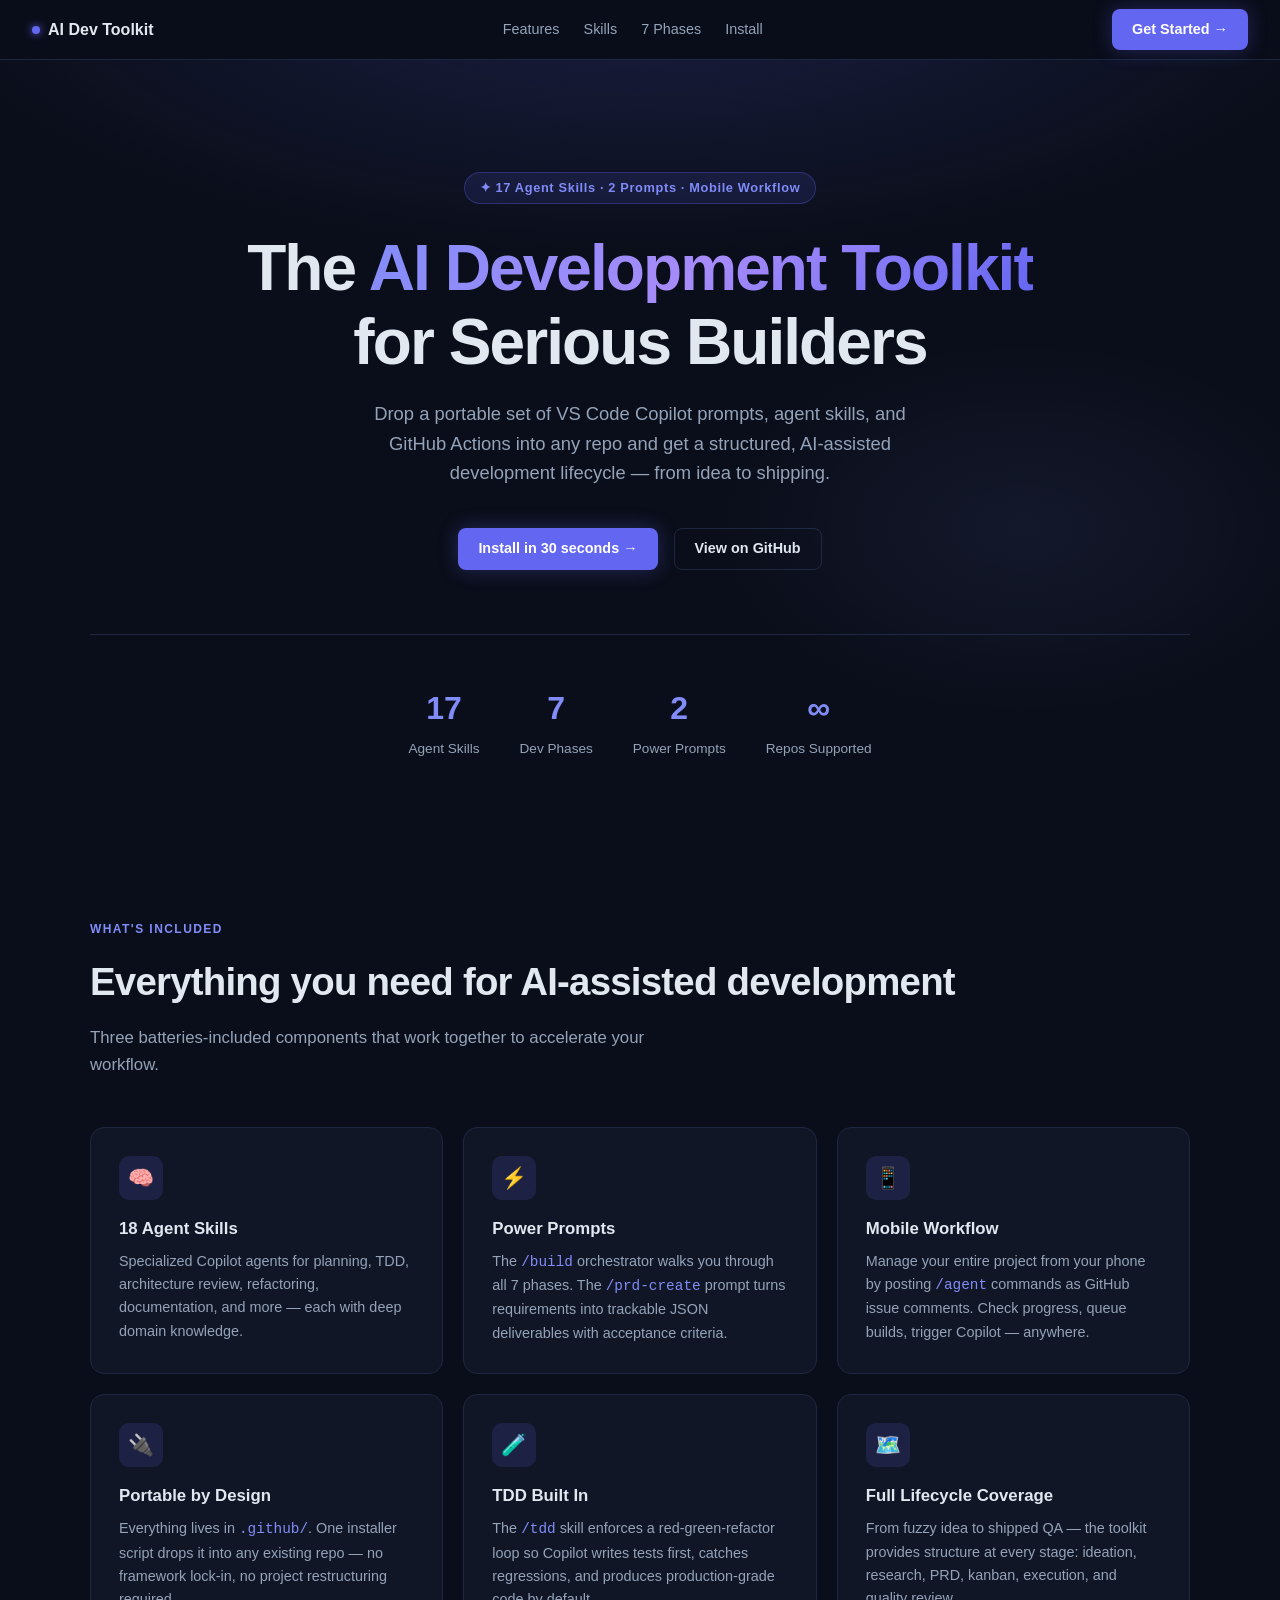
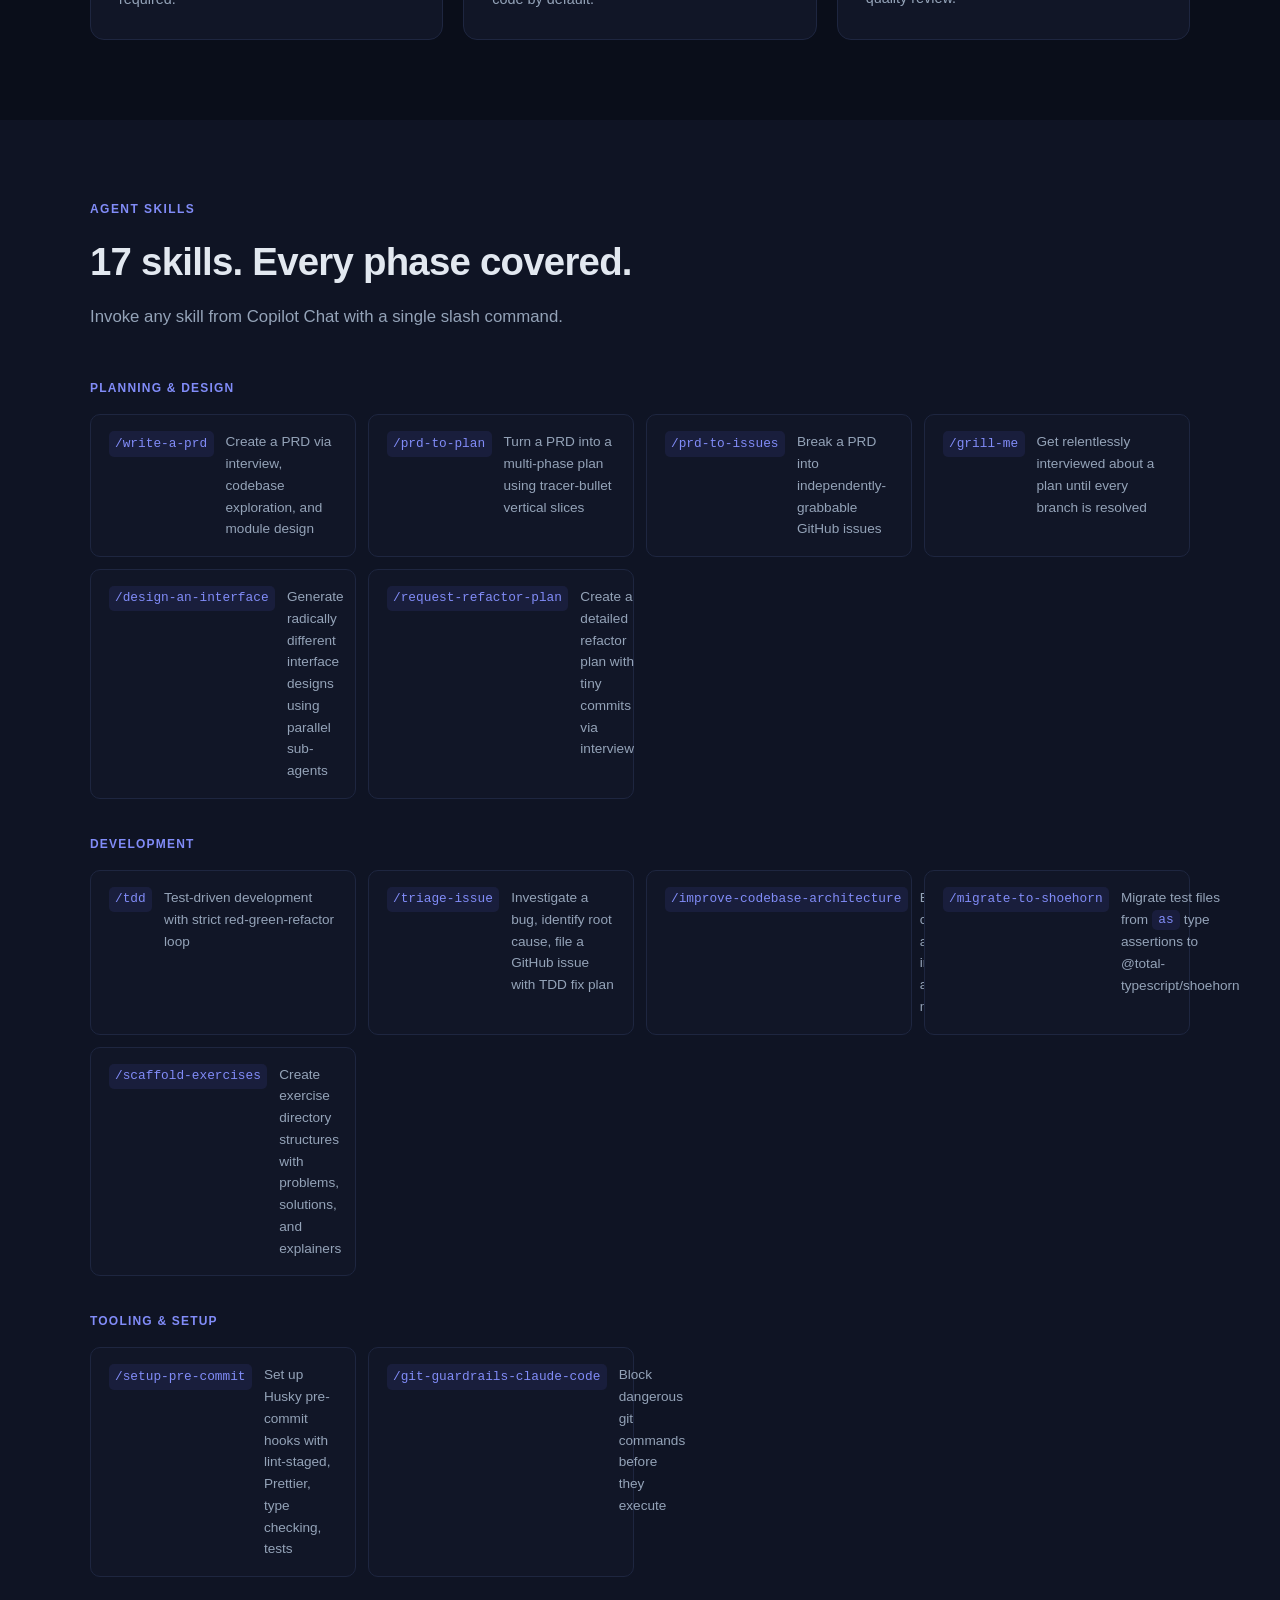
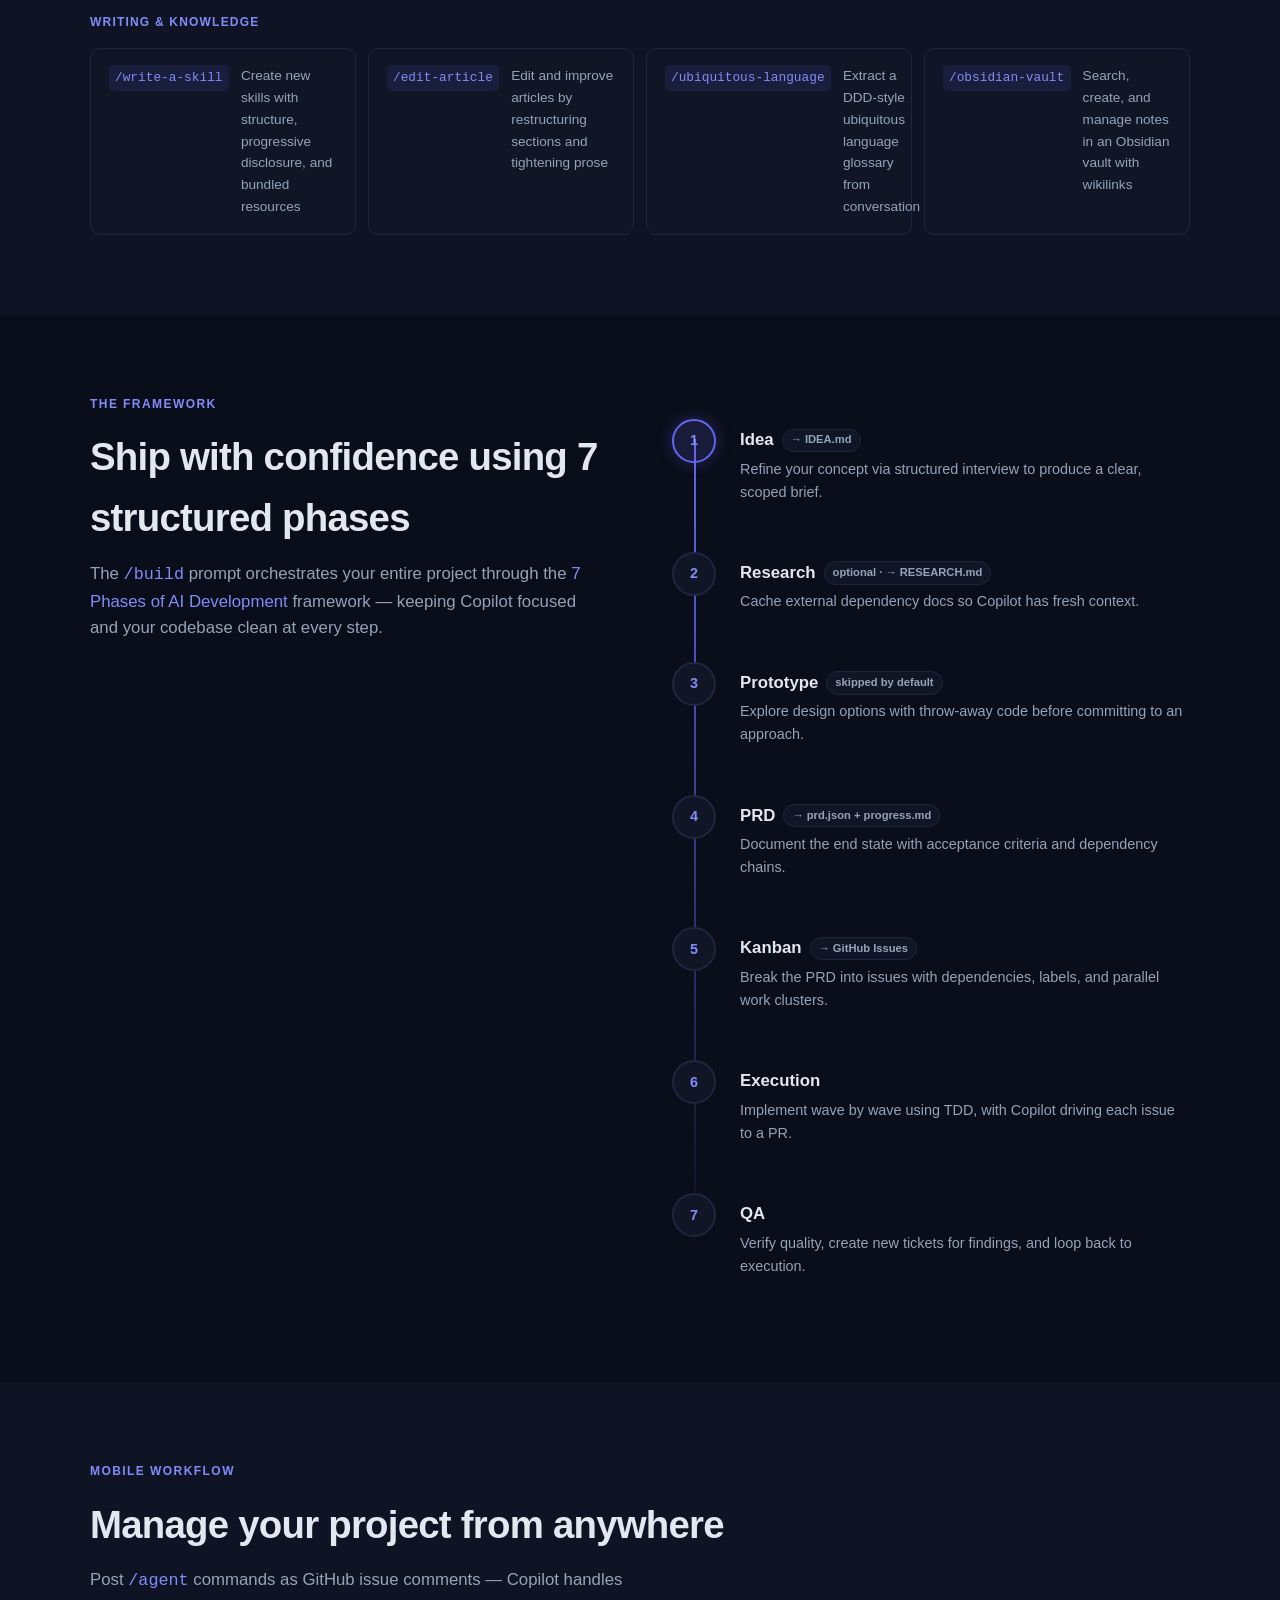
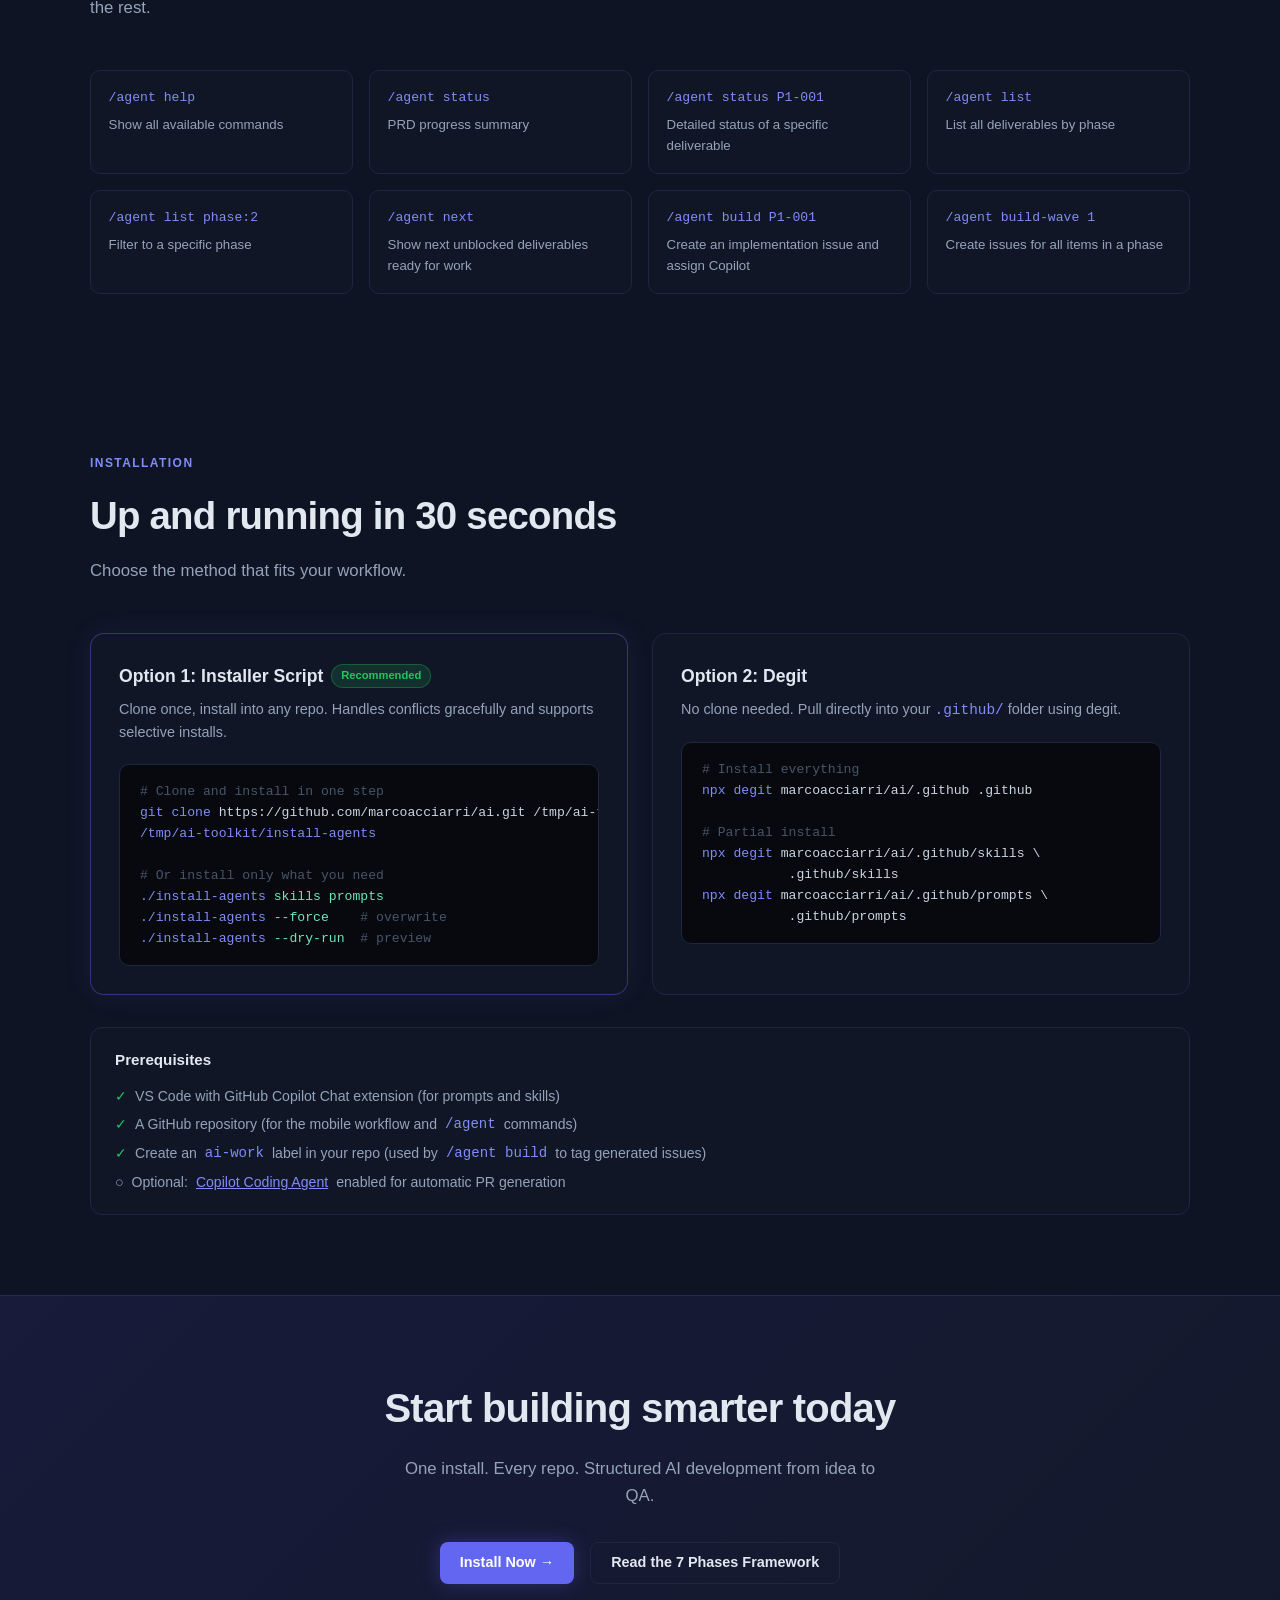
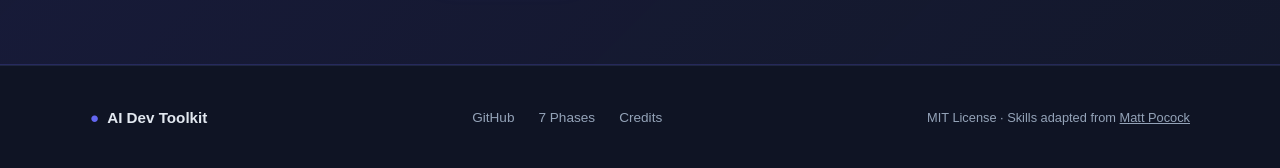
==== commit 18382885: "add aria-label hidden Co-authored-by: Copilot <175728472+Copilot@users.noreply.github.com>" ====
--- a/index.html
+++ b/index.html
@@ -613,32 +613,32 @@
     <p class="section-sub">Three batteries-included components that work together to accelerate your workflow.</p>
     <div class="features-grid">
       <div class="feature-card">
-        <div class="feature-icon">🧠</div>
-        <h3>17 Agent Skills</h3>
+        <div class="feature-icon" aria-hidden="true">🧠</div>
+        <h3>18 Agent Skills</h3>
         <p>Specialized Copilot agents for planning, TDD, architecture review, refactoring, documentation, and more — each with deep domain knowledge.</p>
       </div>
       <div class="feature-card">
-        <div class="feature-icon">⚡</div>
+        <div class="feature-icon" aria-hidden="true">⚡</div>
         <h3>Power Prompts</h3>
         <p>The <code style="color:var(--accent2);font-family:monospace">/build</code> orchestrator walks you through all 7 phases. The <code style="color:var(--accent2);font-family:monospace">/prd-create</code> prompt turns requirements into trackable JSON deliverables with acceptance criteria.</p>
       </div>
       <div class="feature-card">
-        <div class="feature-icon">📱</div>
+        <div class="feature-icon" aria-hidden="true">📱</div>
         <h3>Mobile Workflow</h3>
         <p>Manage your entire project from your phone by posting <code style="color:var(--accent2);font-family:monospace">/agent</code> commands as GitHub issue comments. Check progress, queue builds, trigger Copilot — anywhere.</p>
       </div>
       <div class="feature-card">
-        <div class="feature-icon">🔌</div>
+        <div class="feature-icon" aria-hidden="true">🔌</div>
         <h3>Portable by Design</h3>
         <p>Everything lives in <code style="color:var(--accent2);font-family:monospace">.github/</code>. One installer script drops it into any existing repo — no framework lock-in, no project restructuring required.</p>
       </div>
       <div class="feature-card">
-        <div class="feature-icon">🧪</div>
+        <div class="feature-icon" aria-hidden="true">🧪</div>
         <h3>TDD Built In</h3>
         <p>The <code style="color:var(--accent2);font-family:monospace">/tdd</code> skill enforces a red-green-refactor loop so Copilot writes tests first, catches regressions, and produces production-grade code by default.</p>
       </div>
       <div class="feature-card">
-        <div class="feature-icon">🗺️</div>
+        <div class="feature-icon" aria-hidden="true">🗺️</div>
         <h3>Full Lifecycle Coverage</h3>
         <p>From fuzzy idea to shipped QA — the toolkit provides structure at every stage: ideation, research, PRD, kanban, execution, and quality review.</p>
       </div>
@@ -812,10 +812,10 @@
     <div style="margin-top:2rem;padding:1.25rem 1.5rem;background:var(--card-bg);border:1px solid var(--border);border-radius:12px;">
       <h4 style="font-size:0.95rem;margin-bottom:0.75rem">Prerequisites</h4>
       <ul style="list-style:none;display:flex;flex-direction:column;gap:0.4rem">
-        <li style="font-size:0.88rem;color:var(--muted);display:flex;gap:0.5rem"><span style="color:var(--green)">✓</span> VS Code with GitHub Copilot Chat extension (for prompts and skills)</li>
-        <li style="font-size:0.88rem;color:var(--muted);display:flex;gap:0.5rem"><span style="color:var(--green)">✓</span> A GitHub repository (for the mobile workflow and <code style="color:var(--accent2);font-family:monospace">/agent</code> commands)</li>
-        <li style="font-size:0.88rem;color:var(--muted);display:flex;gap:0.5rem"><span style="color:var(--green)">✓</span> Create an <code style="color:var(--accent2);font-family:monospace">ai-work</code> label in your repo (used by <code style="color:var(--accent2);font-family:monospace">/agent build</code> to tag generated issues)</li>
-        <li style="font-size:0.88rem;color:var(--muted);display:flex;gap:0.5rem"><span style="color:var(--muted)">○</span> Optional: <a href="https://docs.github.com/en/copilot/using-github-copilot/using-copilot-coding-agent" target="_blank" rel="noopener" style="color:var(--accent2)">Copilot Coding Agent</a> enabled for automatic PR generation</li>
+        <li style="font-size:0.88rem;color:var(--muted);display:flex;gap:0.5rem"><span style="color:var(--green)" aria-hidden="true">✓</span> VS Code with GitHub Copilot Chat extension (for prompts and skills)</li>
+        <li style="font-size:0.88rem;color:var(--muted);display:flex;gap:0.5rem"><span style="color:var(--green)" aria-hidden="true">✓</span> A GitHub repository (for the mobile workflow and <code style="color:var(--accent2);font-family:monospace">/agent</code> commands)</li>
+        <li style="font-size:0.88rem;color:var(--muted);display:flex;gap:0.5rem"><span style="color:var(--green)" aria-hidden="true">✓</span> Create an <code style="color:var(--accent2);font-family:monospace">ai-work</code> label in your repo (used by <code style="color:var(--accent2);font-family:monospace">/agent build</code> to tag generated issues)</li>
+        <li style="font-size:0.88rem;color:var(--muted);display:flex;gap:0.5rem"><span style="color:var(--muted)" aria-hidden="true">○</span> Optional: <a href="https://docs.github.com/en/copilot/using-github-copilot/using-copilot-coding-agent" target="_blank" rel="noopener" style="color:var(--accent2)">Copilot Coding Agent</a> enabled for automatic PR generation</li>
       </ul>
     </div>
   </div>
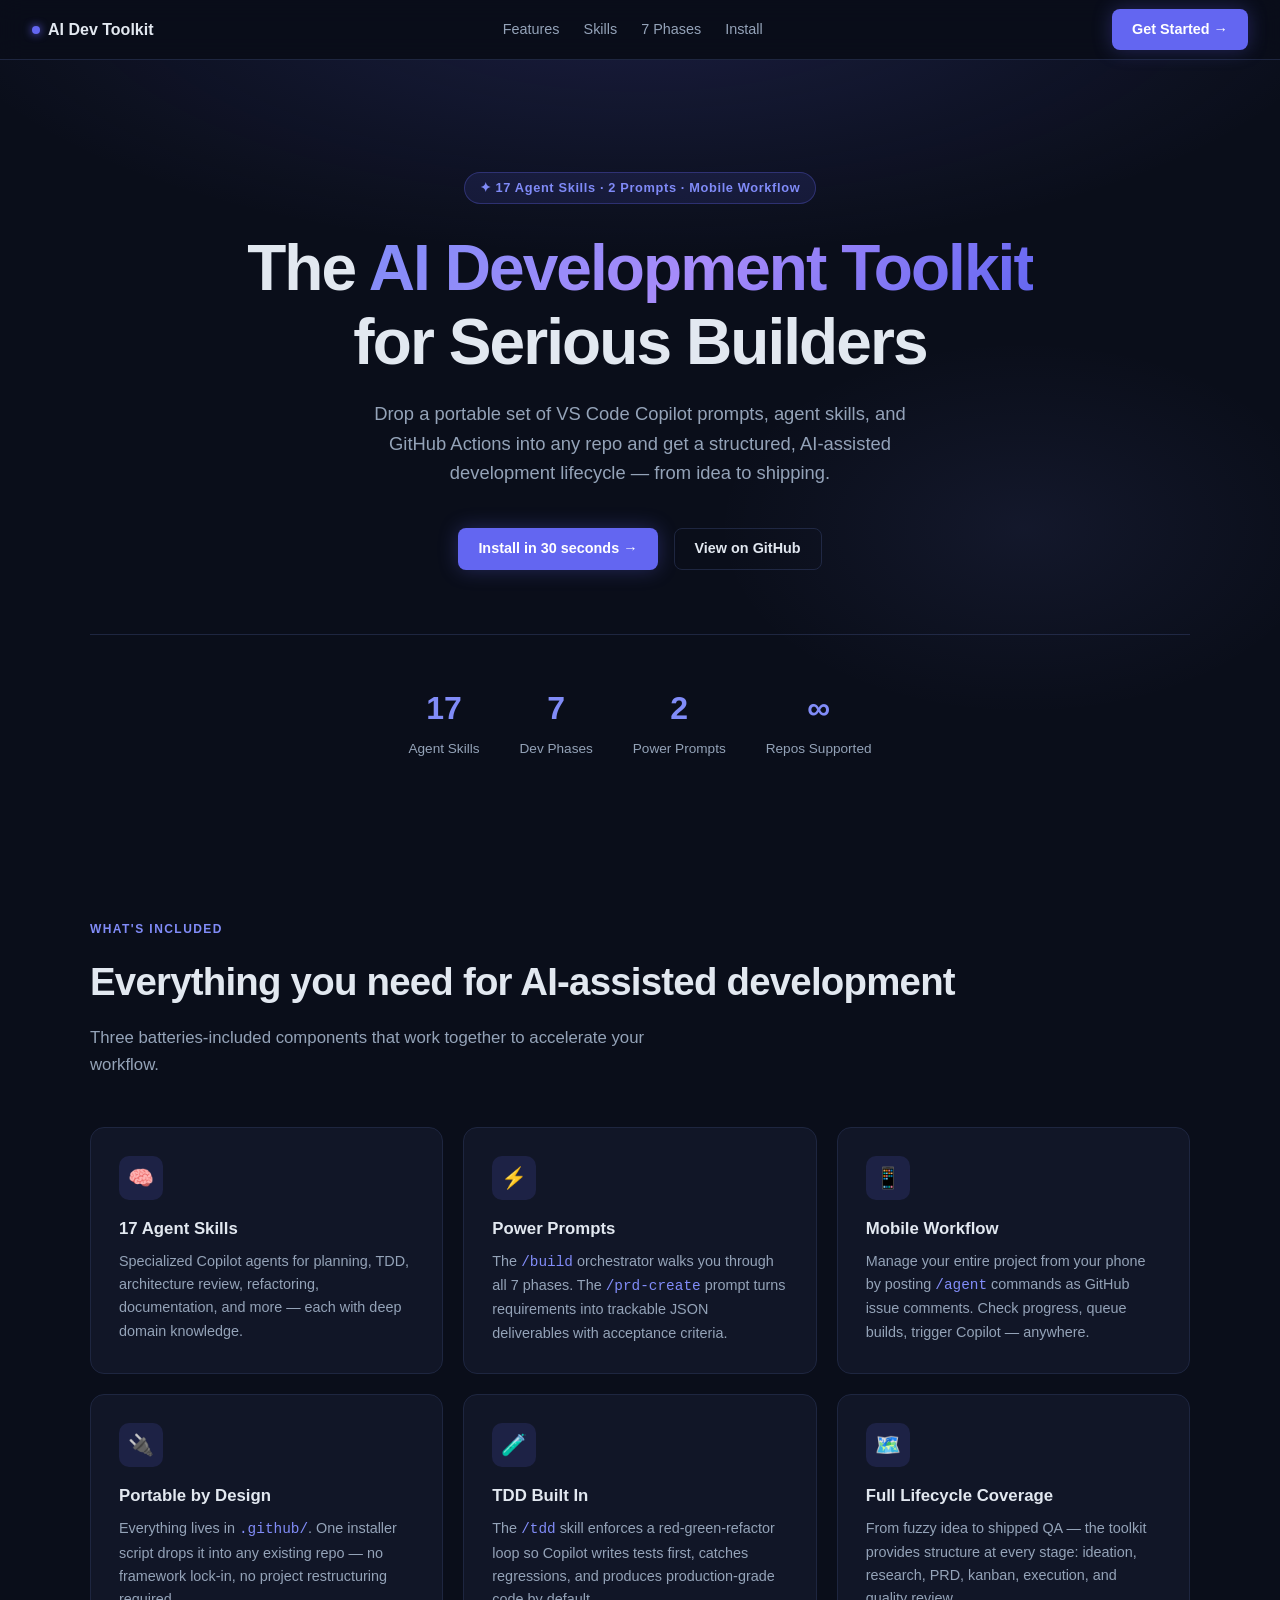
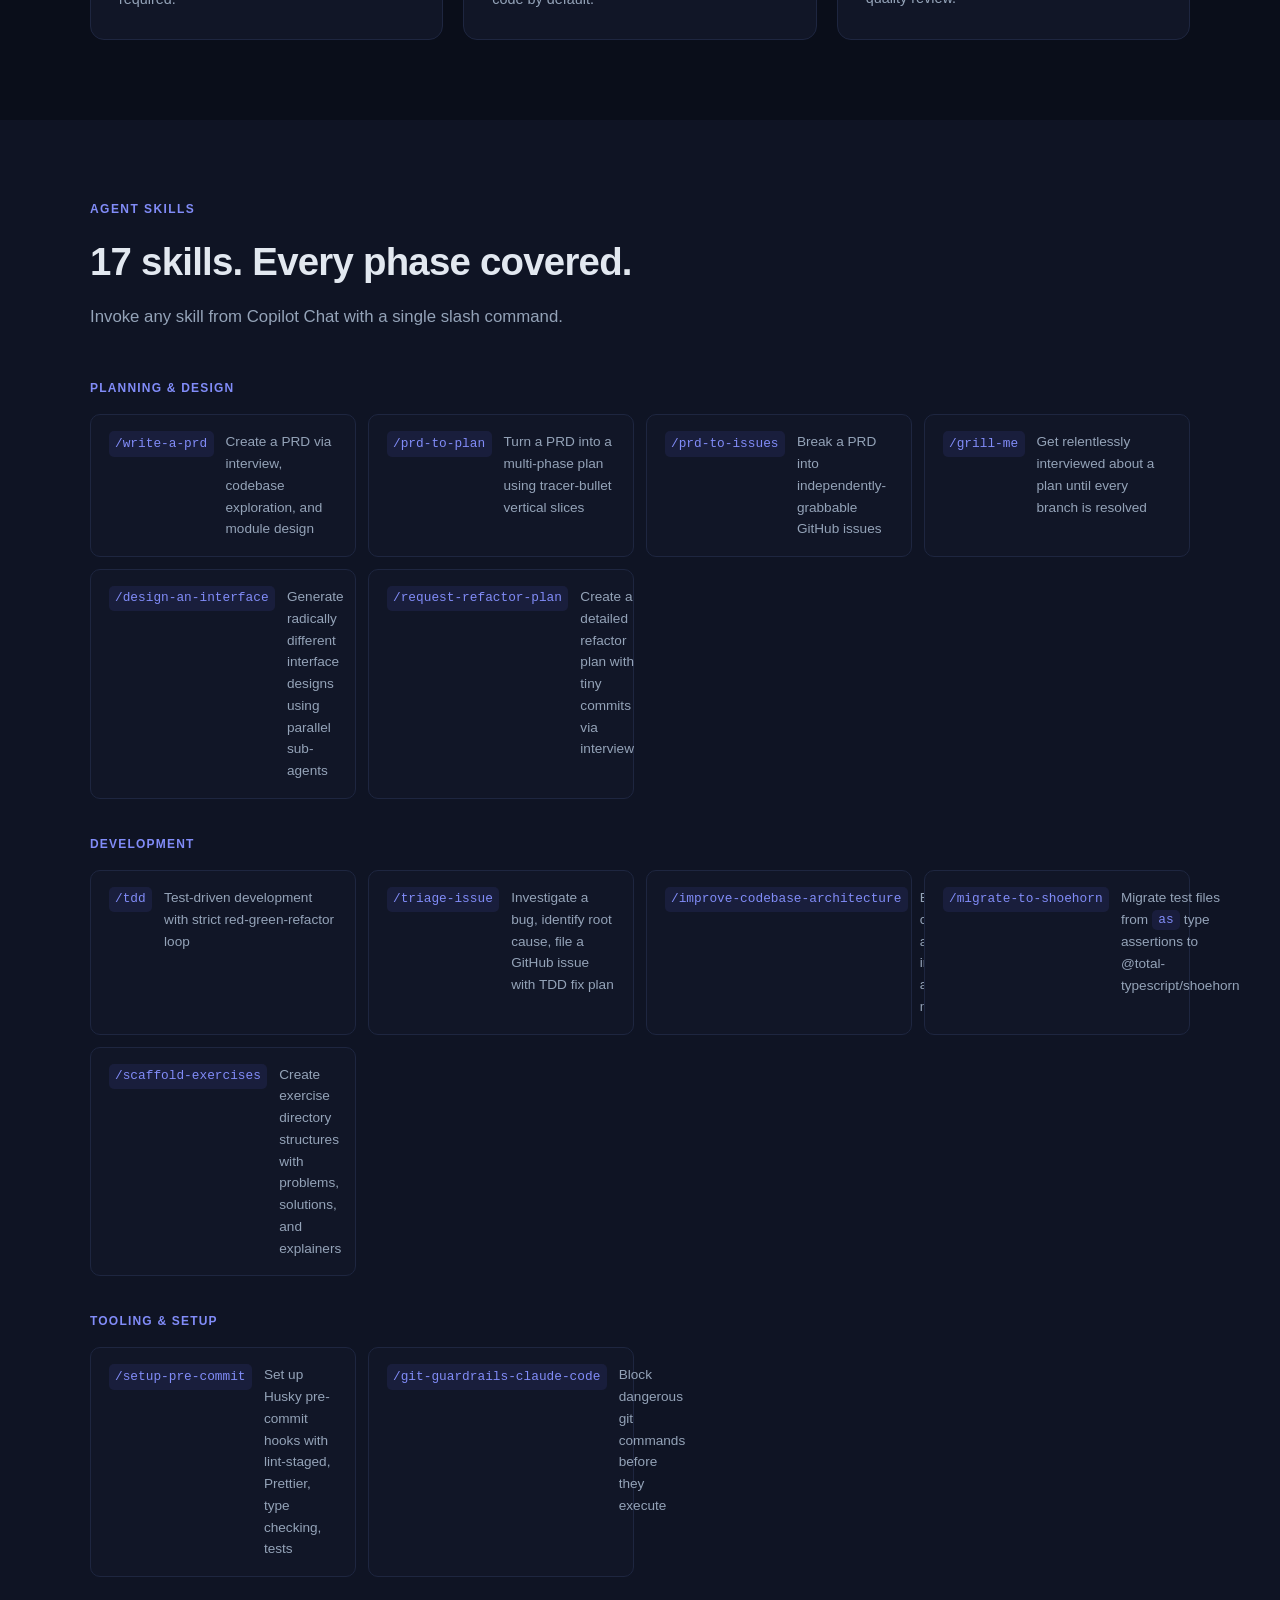
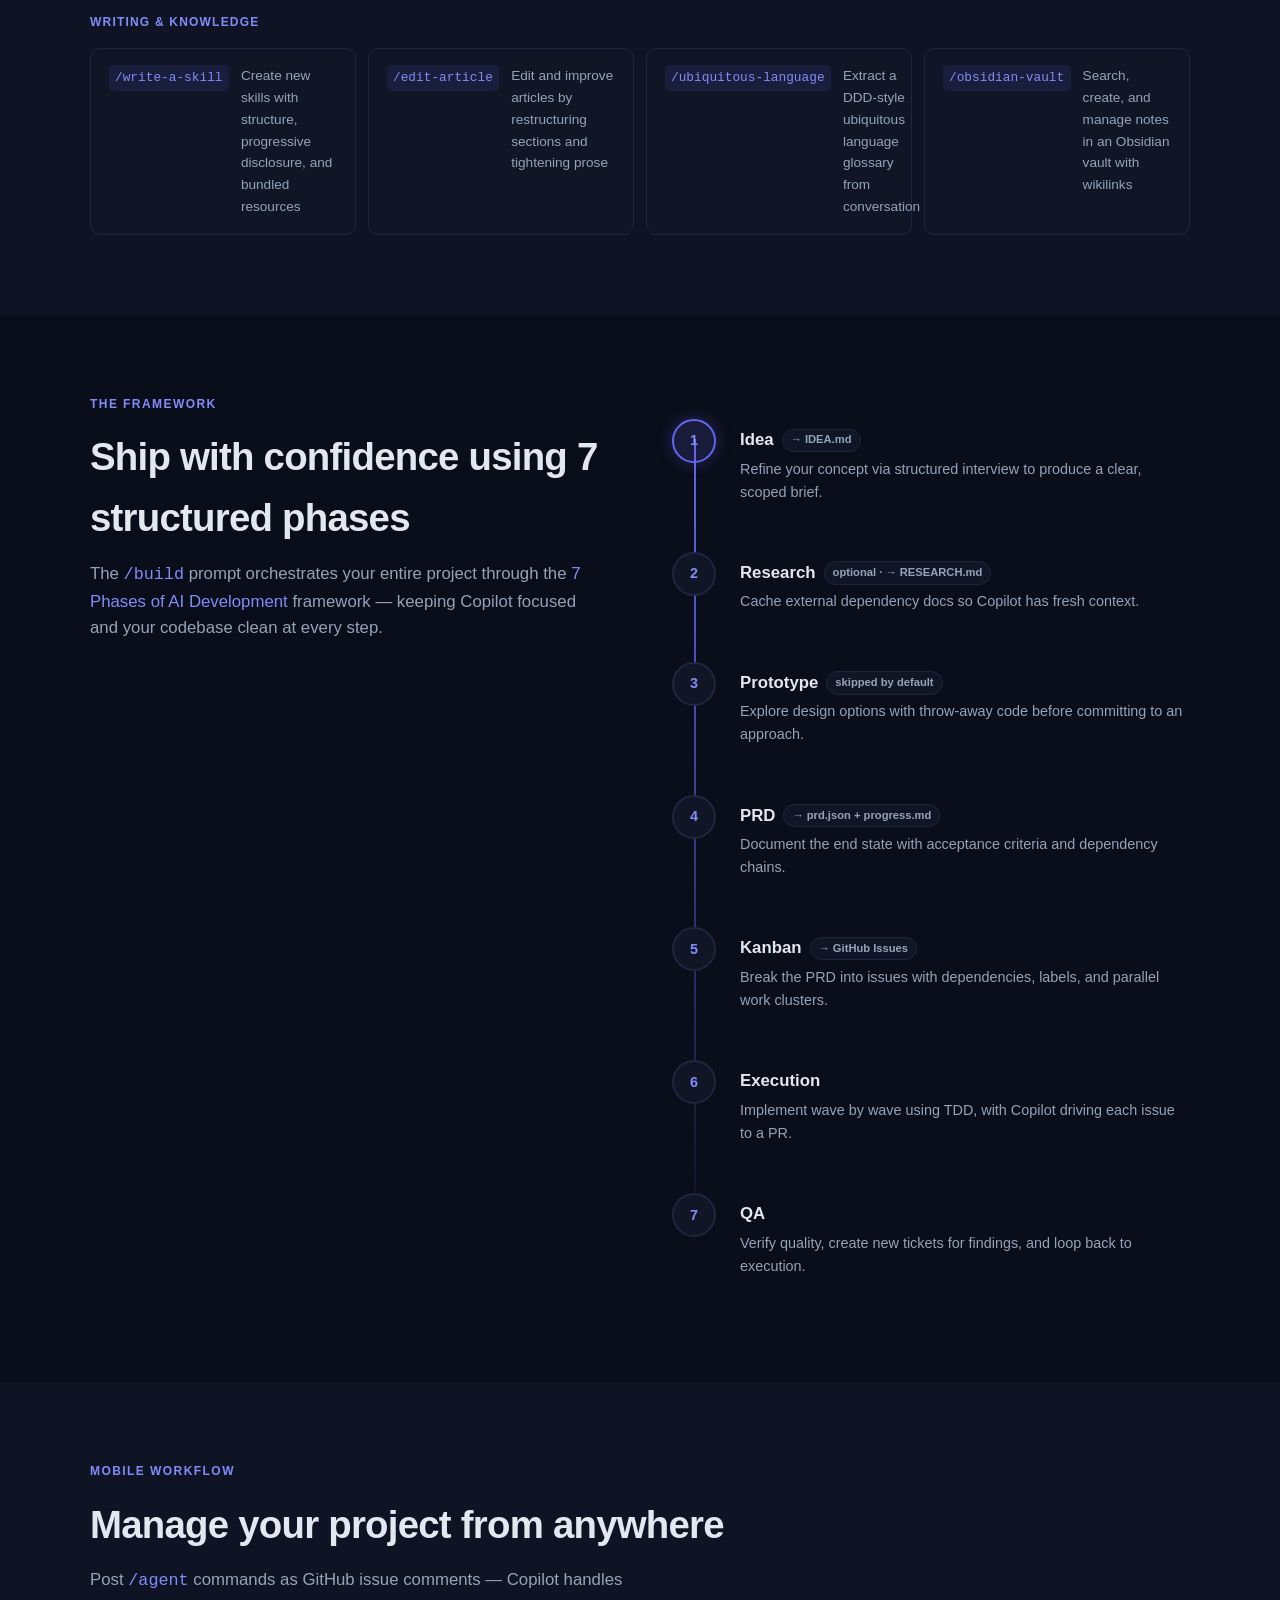
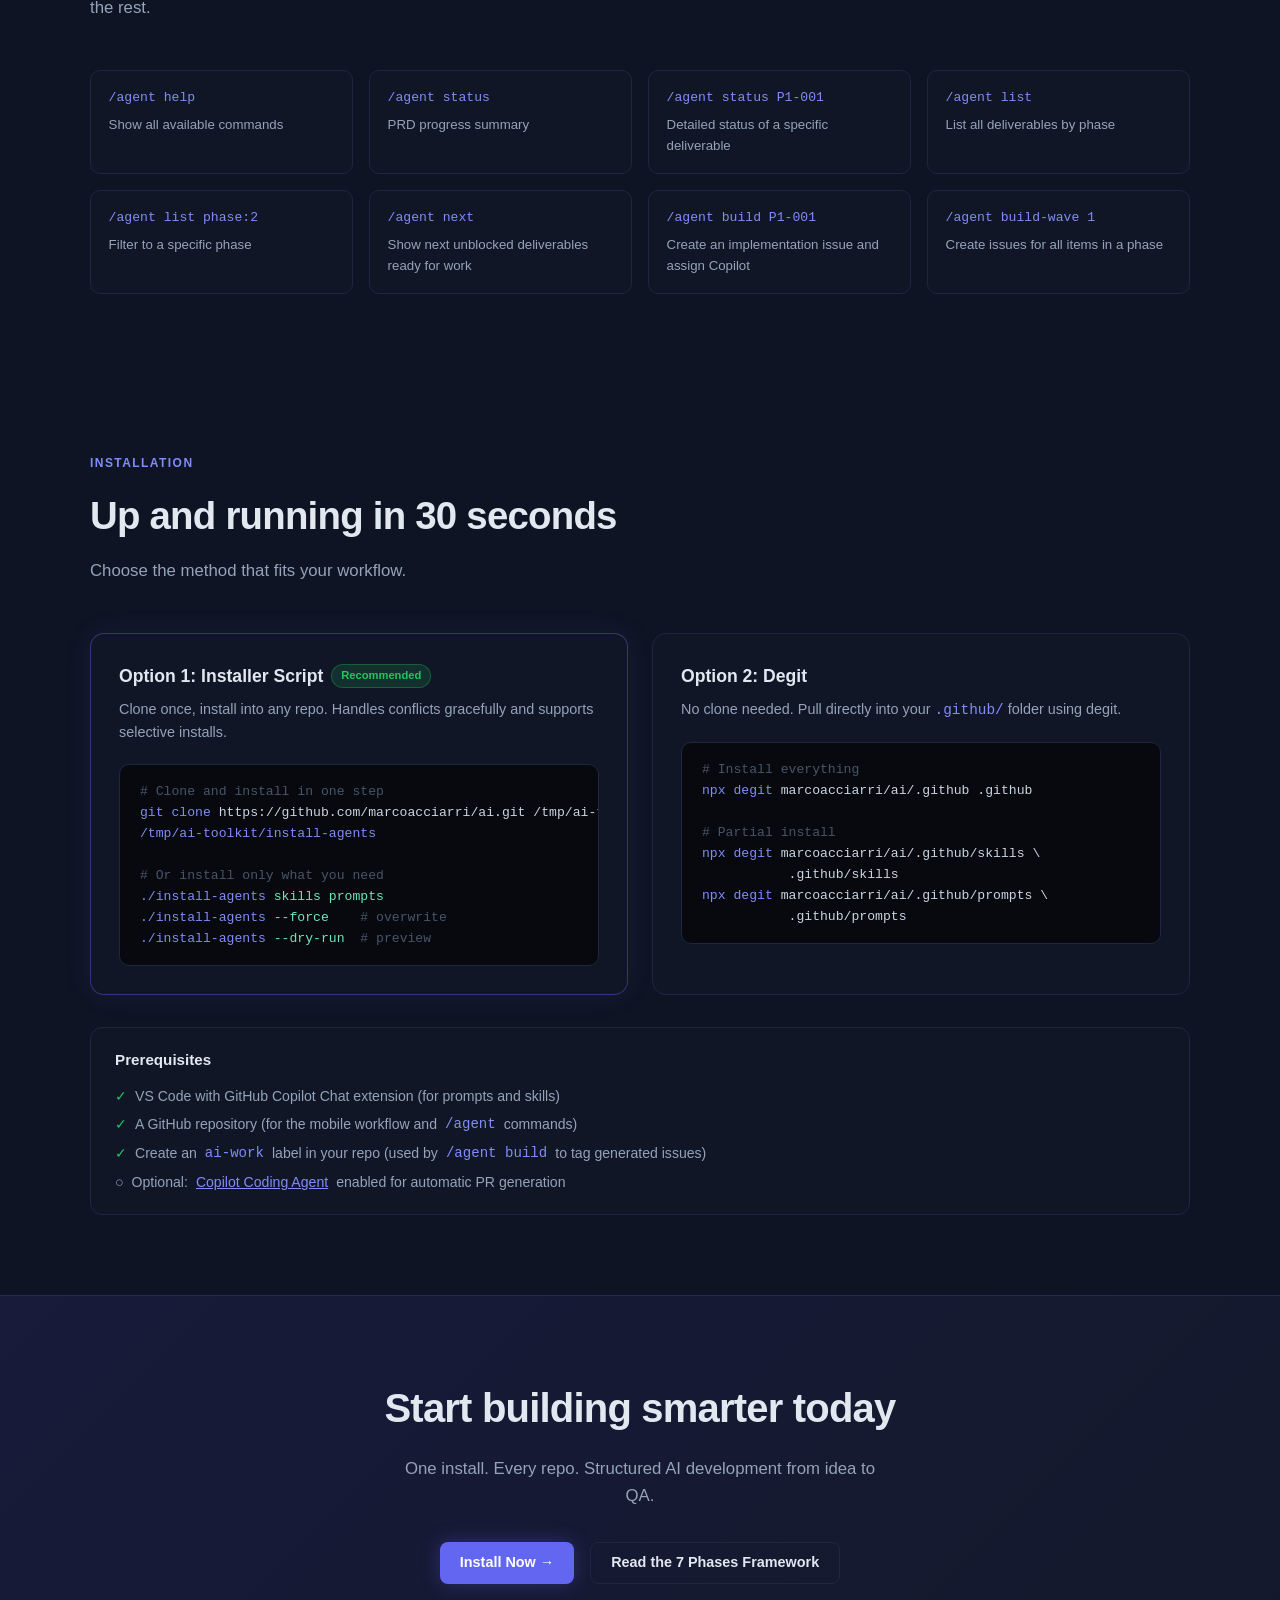
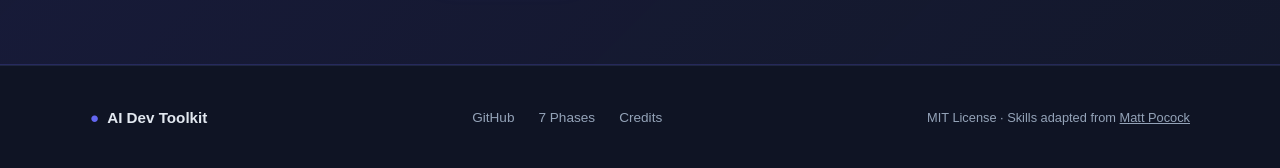
==== commit 0acfe02f: "Add sales page with GitHub Pages deployment workflow Agent-Logs-Url: https://github.com/marcoacciarr" ====
--- a/index.html
+++ b/index.html
@@ -614,7 +614,7 @@
     <div class="features-grid">
       <div class="feature-card">
         <div class="feature-icon" aria-hidden="true">🧠</div>
-        <h3>18 Agent Skills</h3>
+        <h3>17 Agent Skills</h3>
         <p>Specialized Copilot agents for planning, TDD, architecture review, refactoring, documentation, and more — each with deep domain knowledge.</p>
       </div>
       <div class="feature-card">
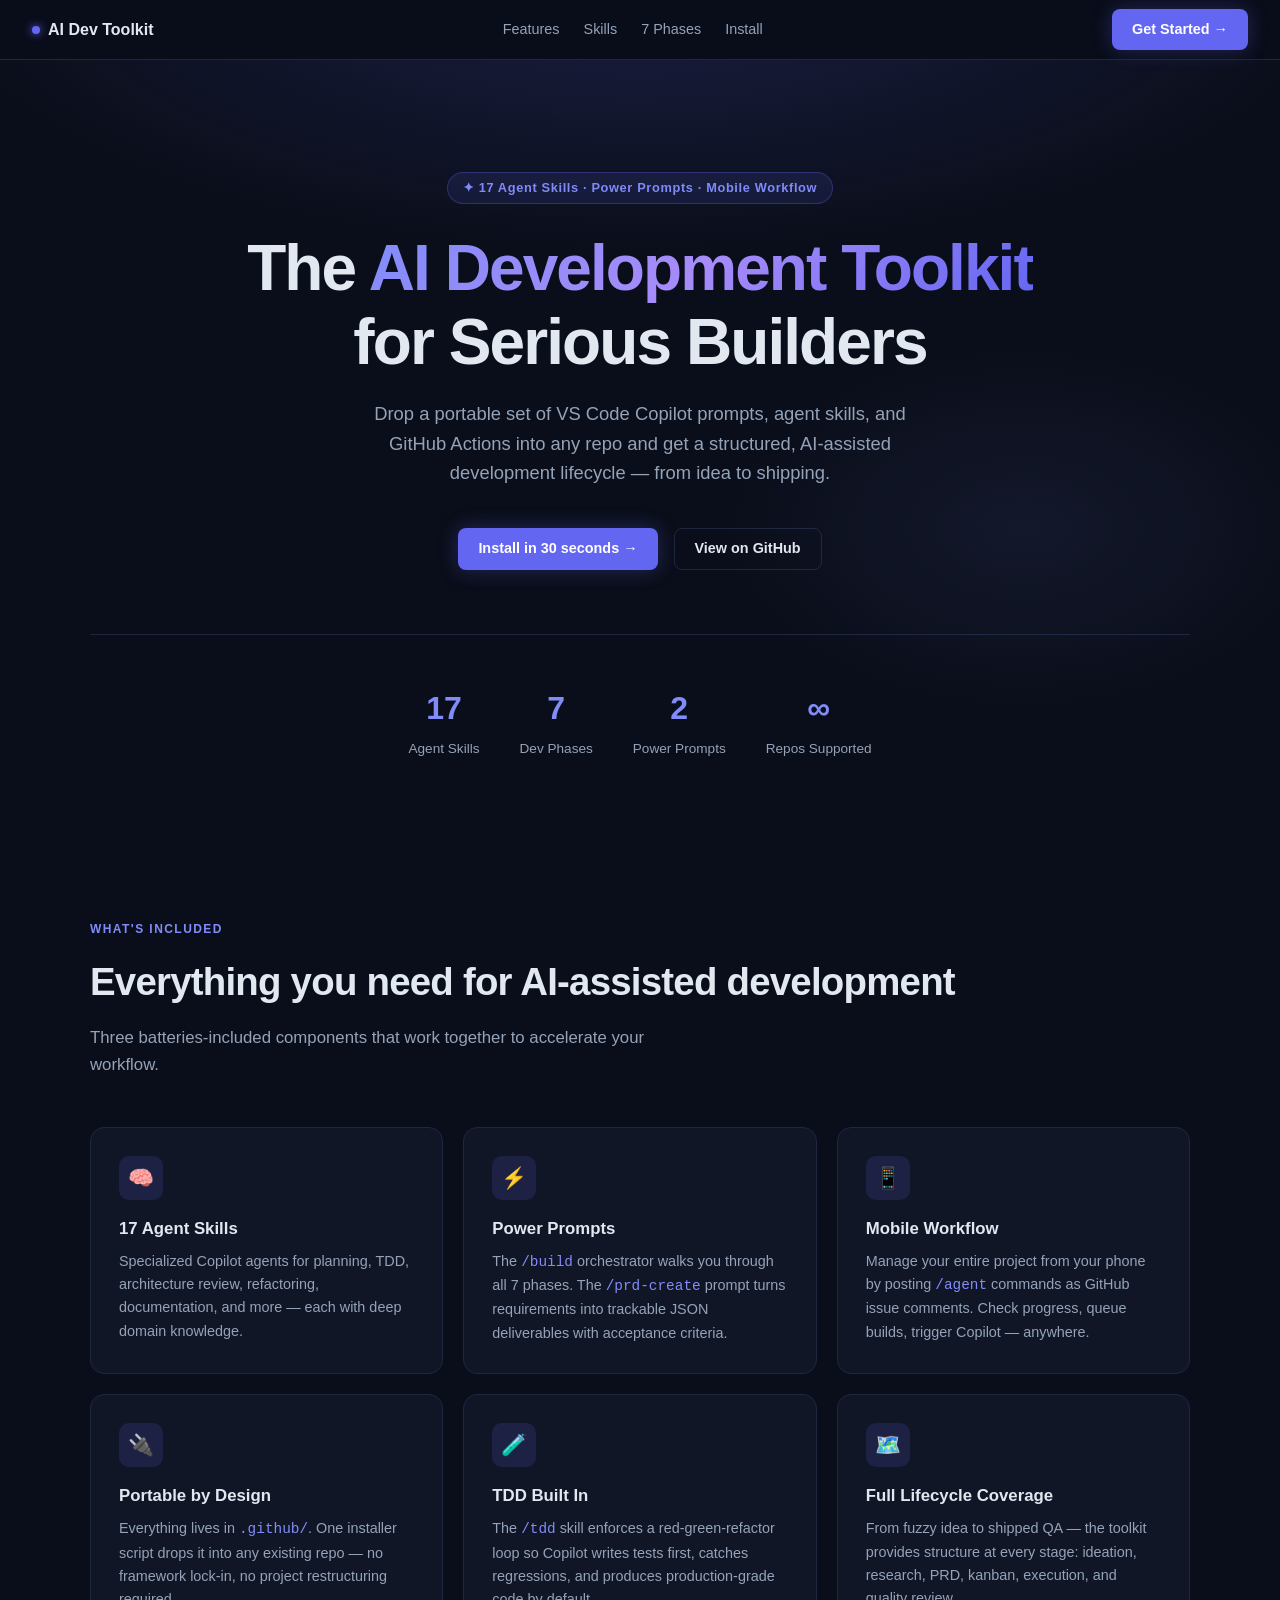
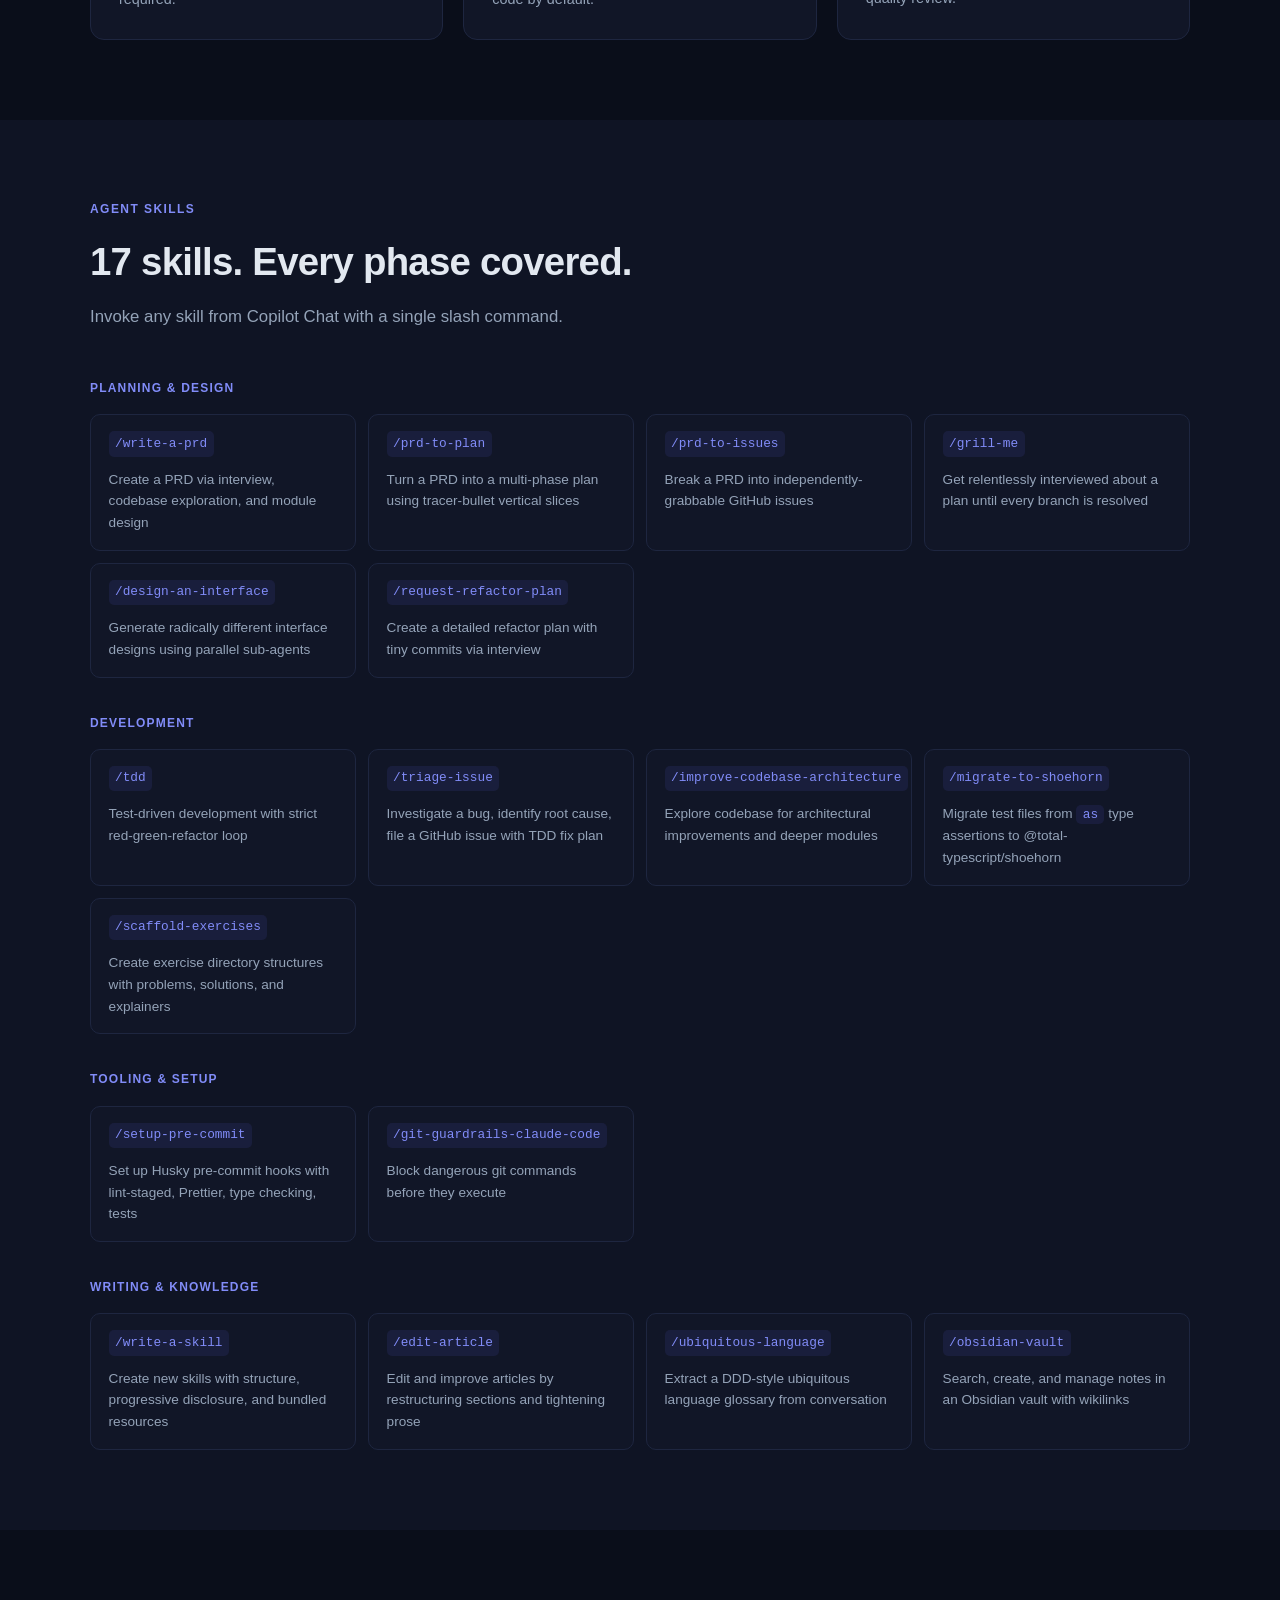
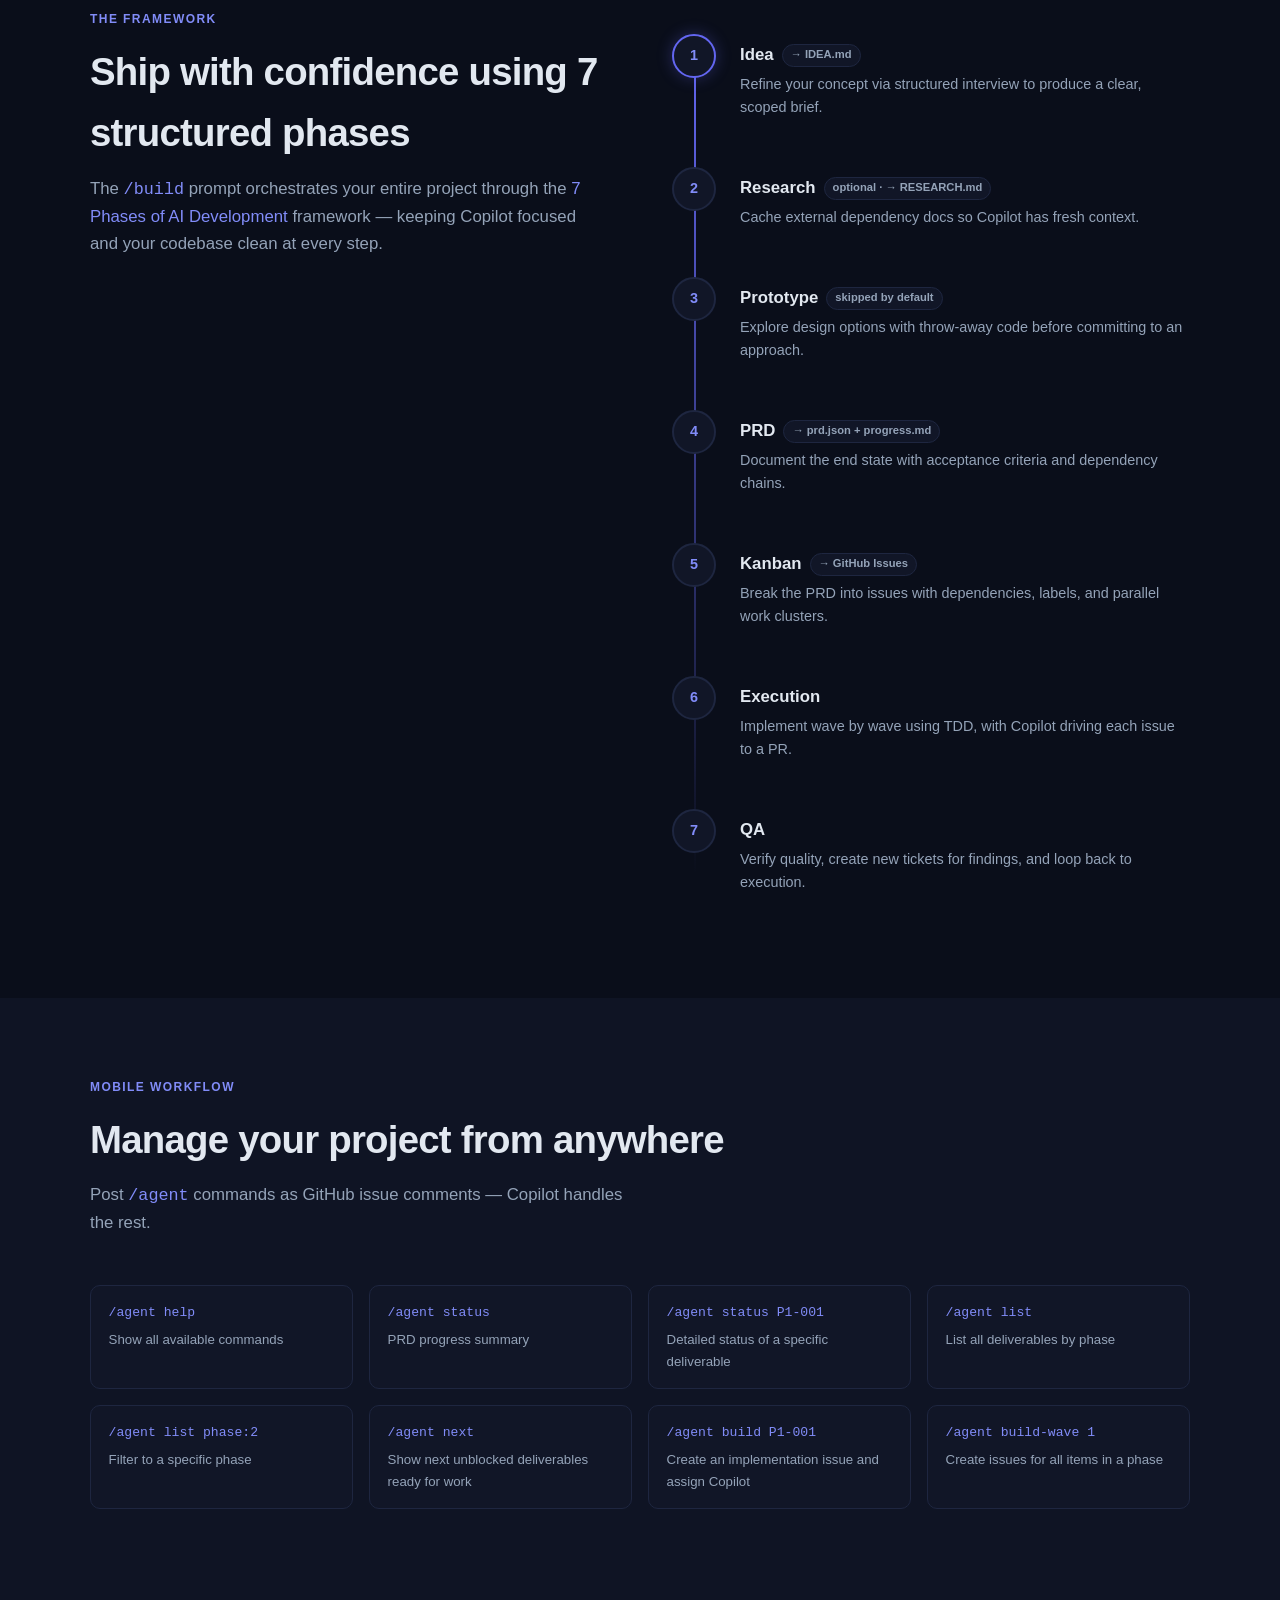
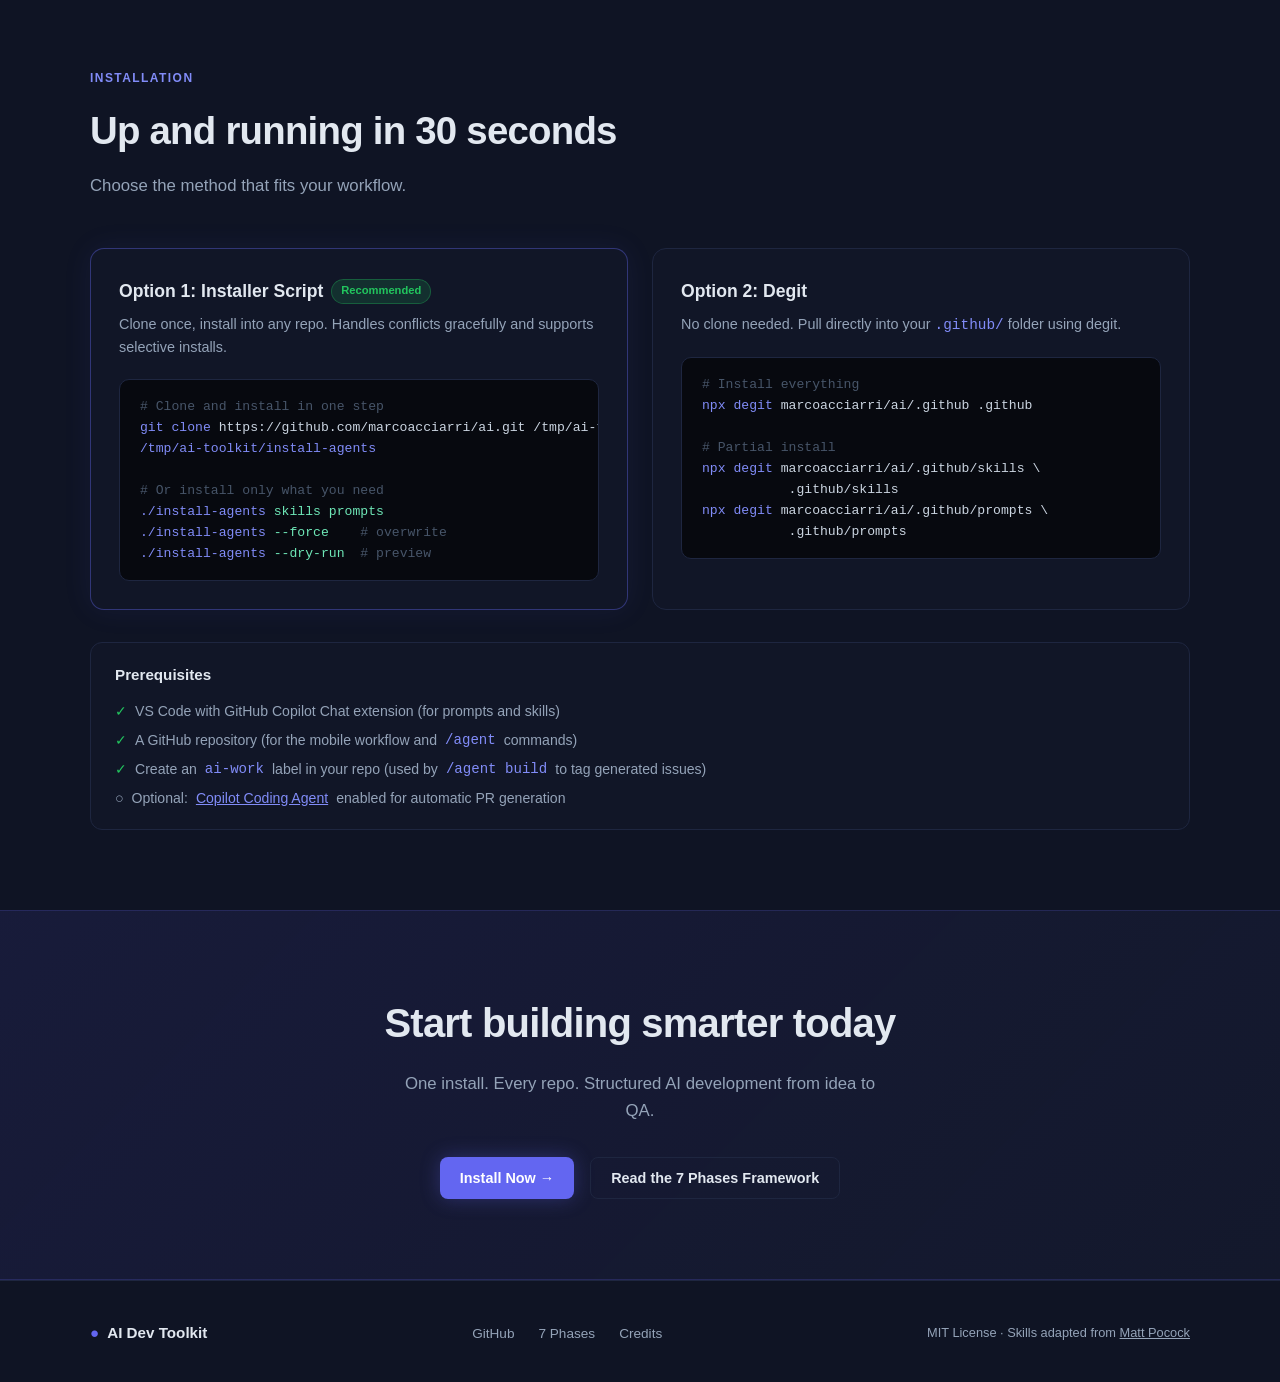
==== commit cd751d9d: "fix: Update agent skills count and repository URLs in installer script and HTML" ====
--- a/index.html
+++ b/index.html
@@ -270,6 +270,7 @@
 
     .skill-item {
       display: flex;
+      flex-direction: column;
       align-items: flex-start;
       gap: 0.75rem;
       padding: 1rem 1.1rem;
@@ -349,7 +350,6 @@
 
     .phase-item.active .phase-num {
       border-color: var(--accent);
-      background: rgba(99,102,241,0.15);
       box-shadow: 0 0 16px var(--accent-glow);
     }
 
@@ -570,7 +570,7 @@
 <header class="hero">
   <div class="container">
     <div class="hero-badge">
-      ✦ 17 Agent Skills · 2 Prompts · Mobile Workflow
+      ✦ 17 Agent Skills · Power Prompts · Mobile Workflow
     </div>
     <h1>
       The <span>AI Development Toolkit</span><br/>for Serious Builders
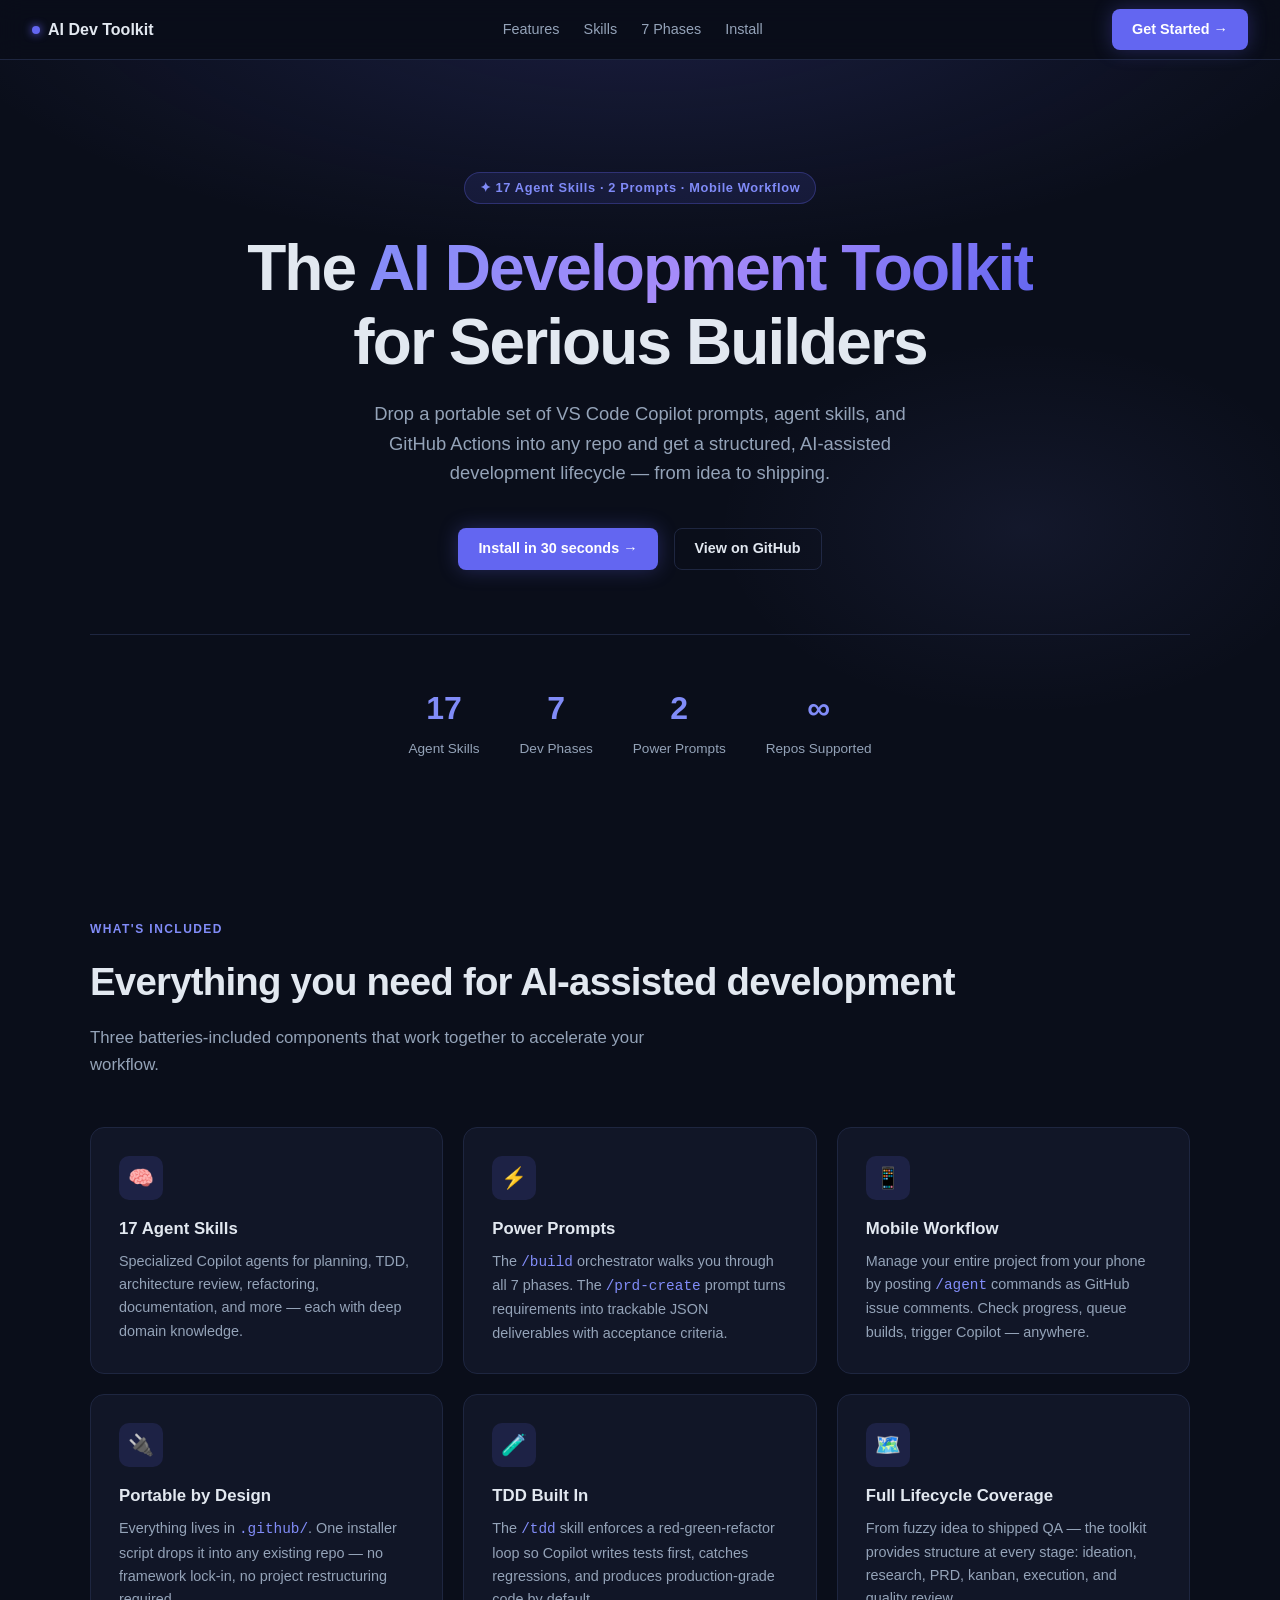
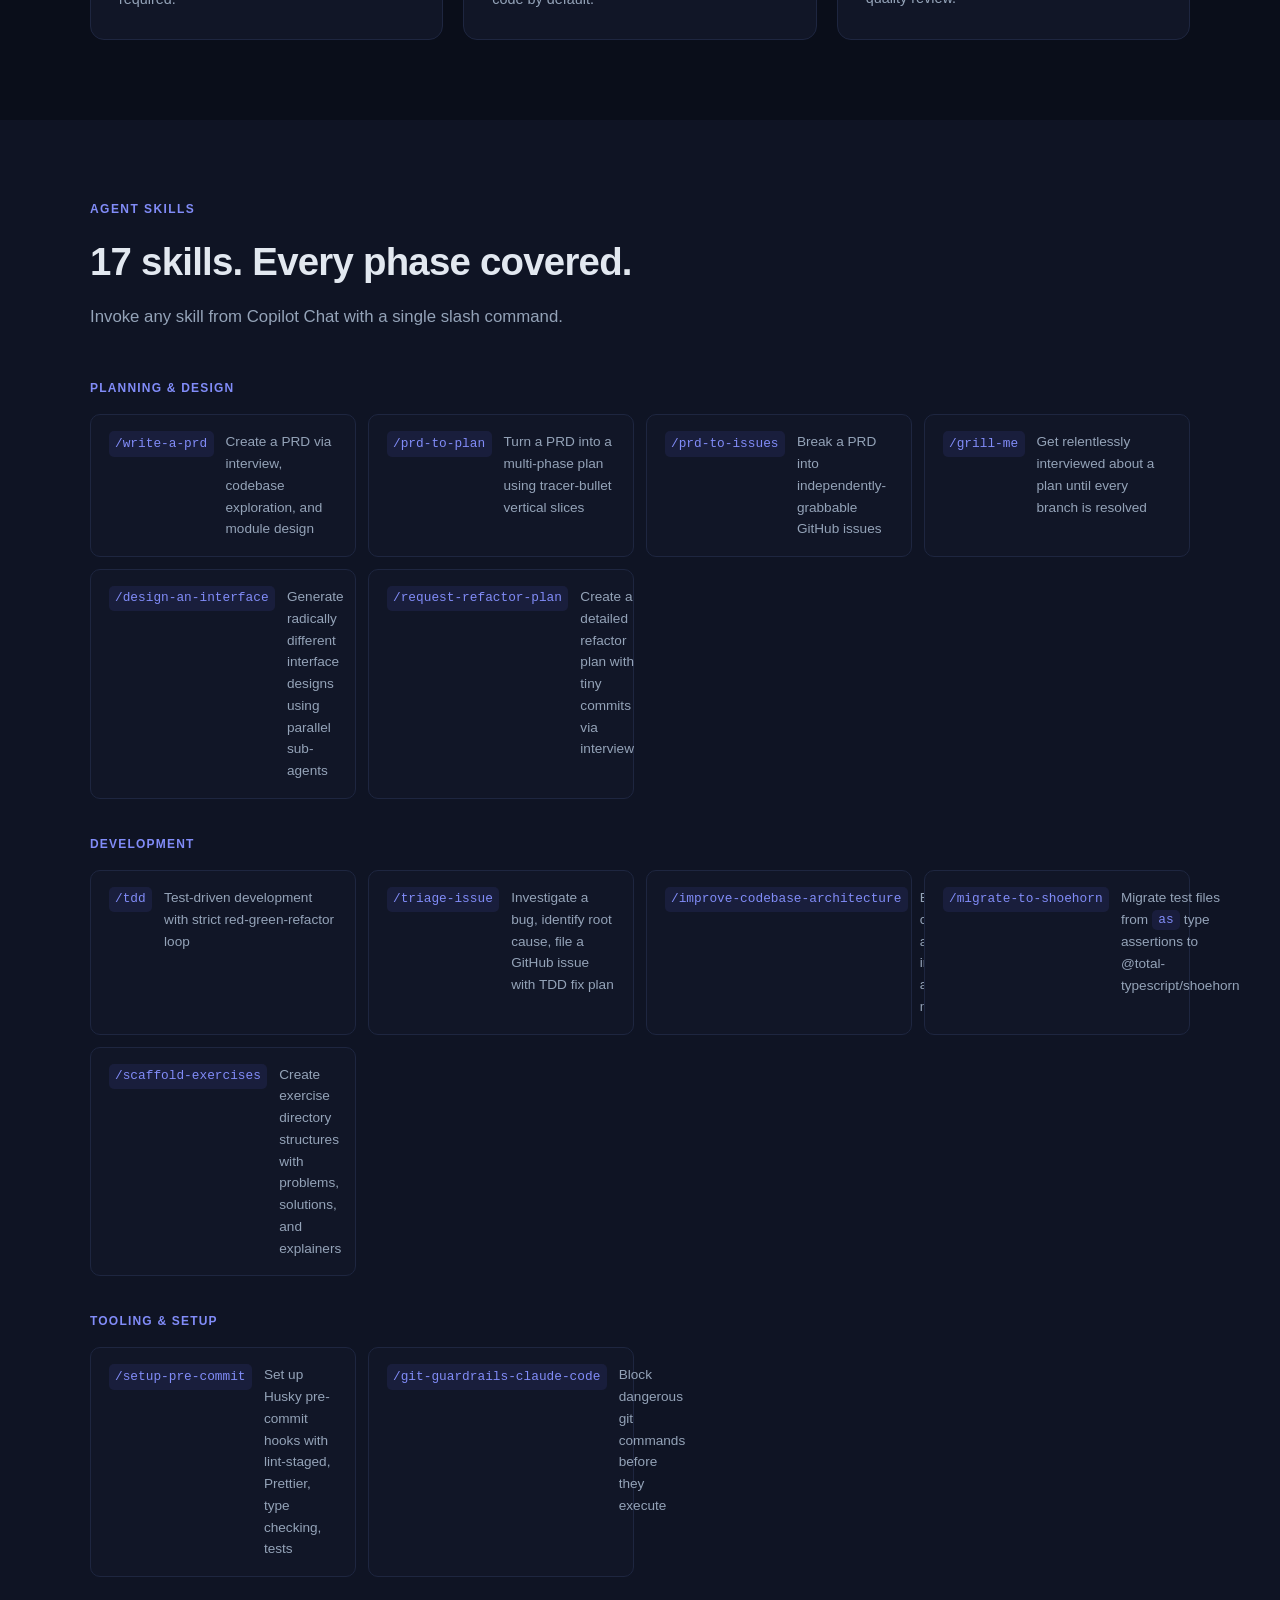
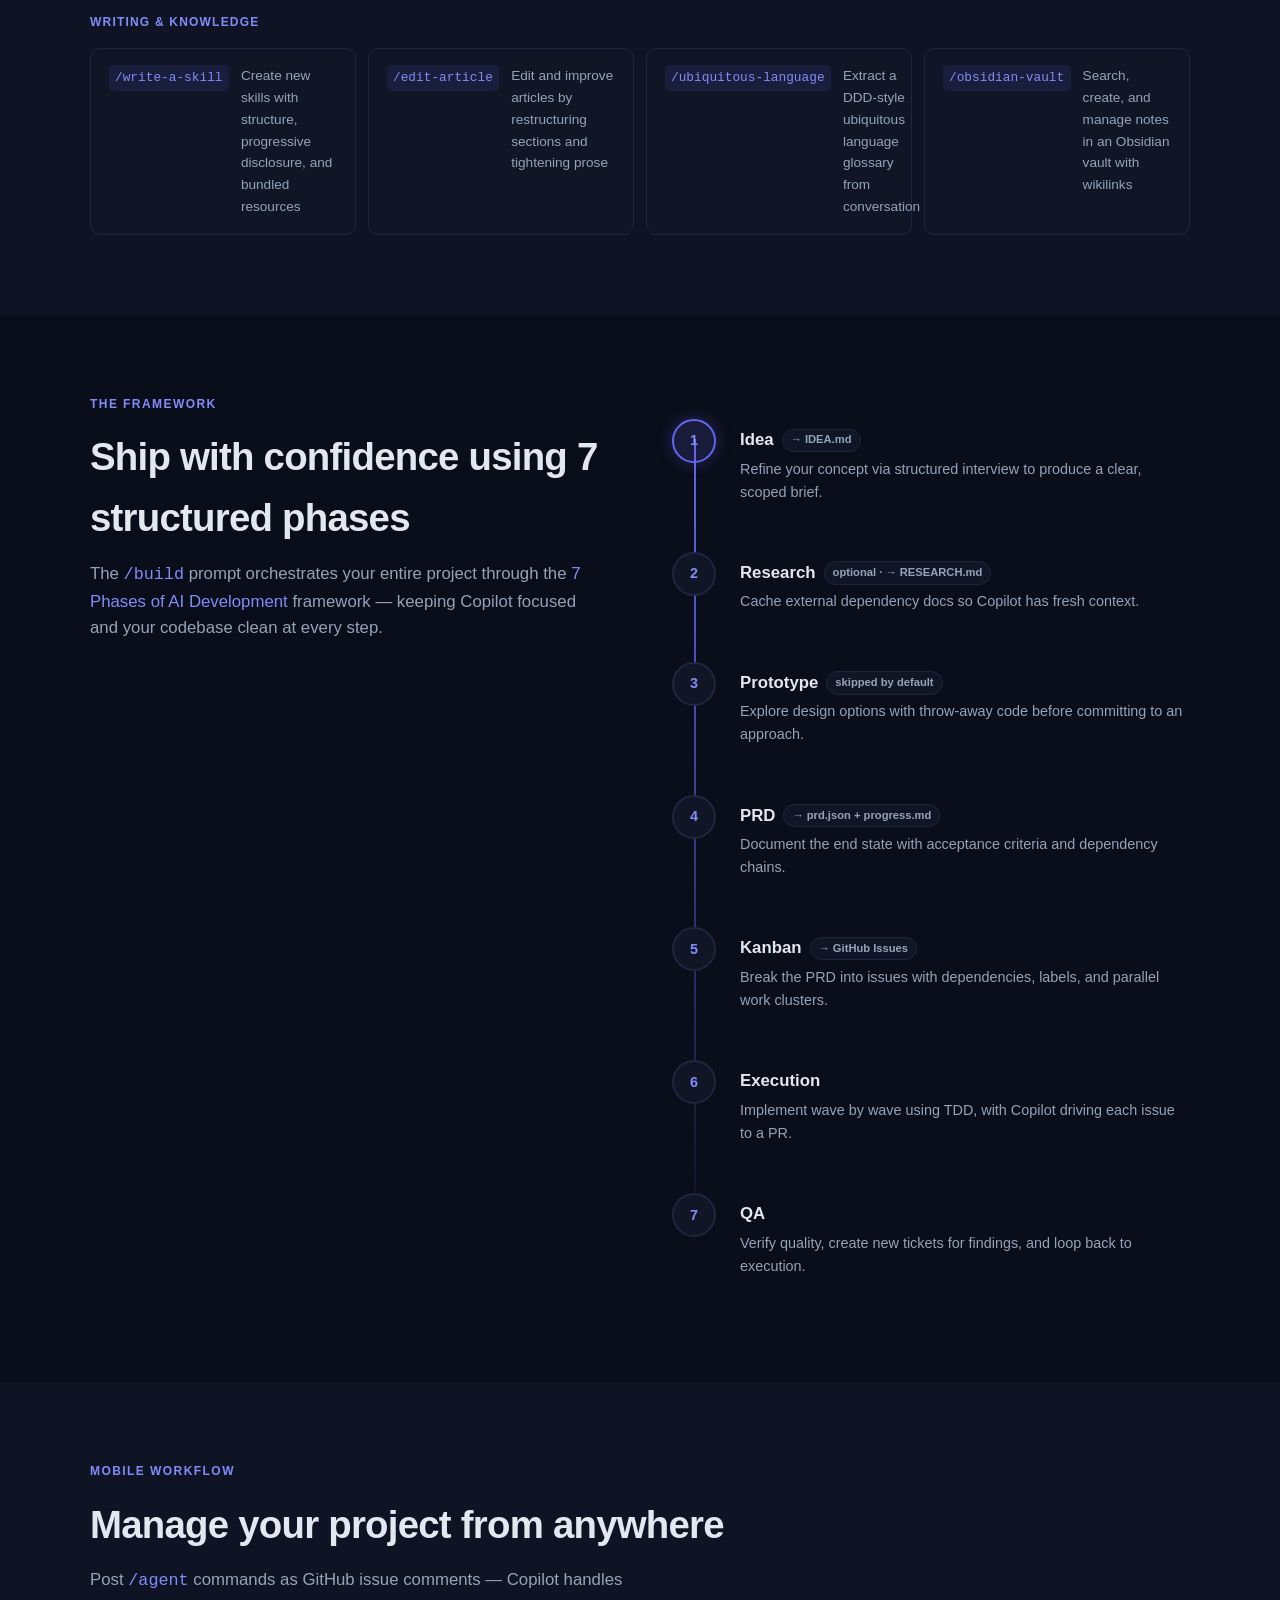
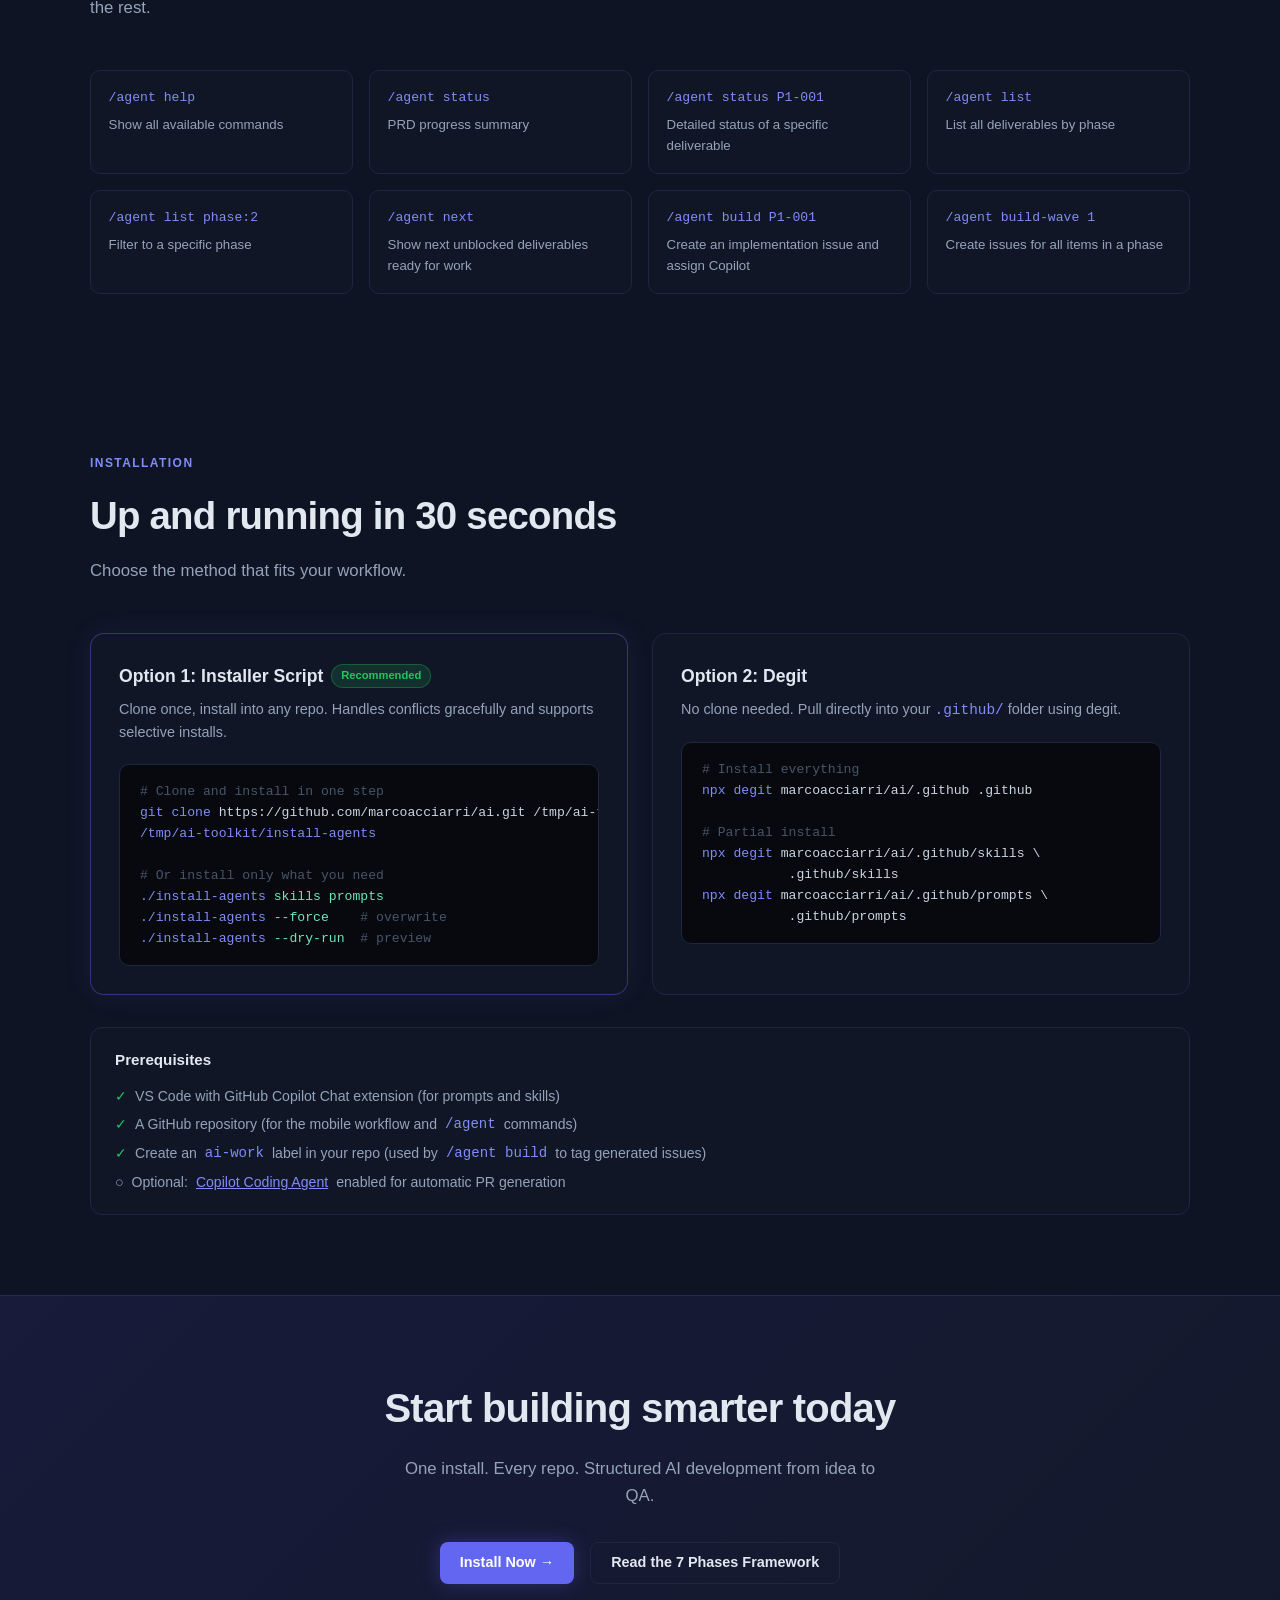
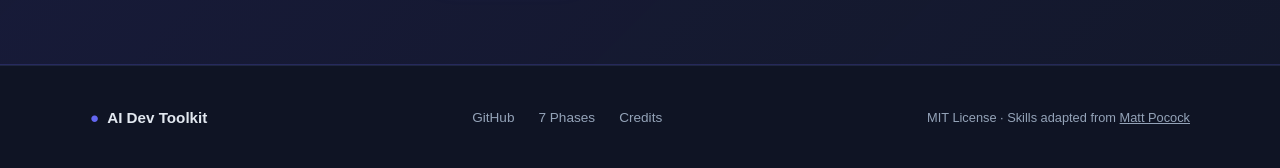
==== commit 1afe2645: "Add sales page with GitHub Pages deployment workflow Agent-Logs-Url: https://github.com/marcoacciarr" ====
--- a/index.html
+++ b/index.html
@@ -270,7 +270,6 @@
 
     .skill-item {
       display: flex;
-      flex-direction: column;
       align-items: flex-start;
       gap: 0.75rem;
       padding: 1rem 1.1rem;
@@ -350,6 +349,7 @@
 
     .phase-item.active .phase-num {
       border-color: var(--accent);
+      background: rgba(99,102,241,0.15);
       box-shadow: 0 0 16px var(--accent-glow);
     }
 
@@ -570,7 +570,7 @@
 <header class="hero">
   <div class="container">
     <div class="hero-badge">
-      ✦ 17 Agent Skills · Power Prompts · Mobile Workflow
+      ✦ 17 Agent Skills · 2 Prompts · Mobile Workflow
     </div>
     <h1>
       The <span>AI Development Toolkit</span><br/>for Serious Builders
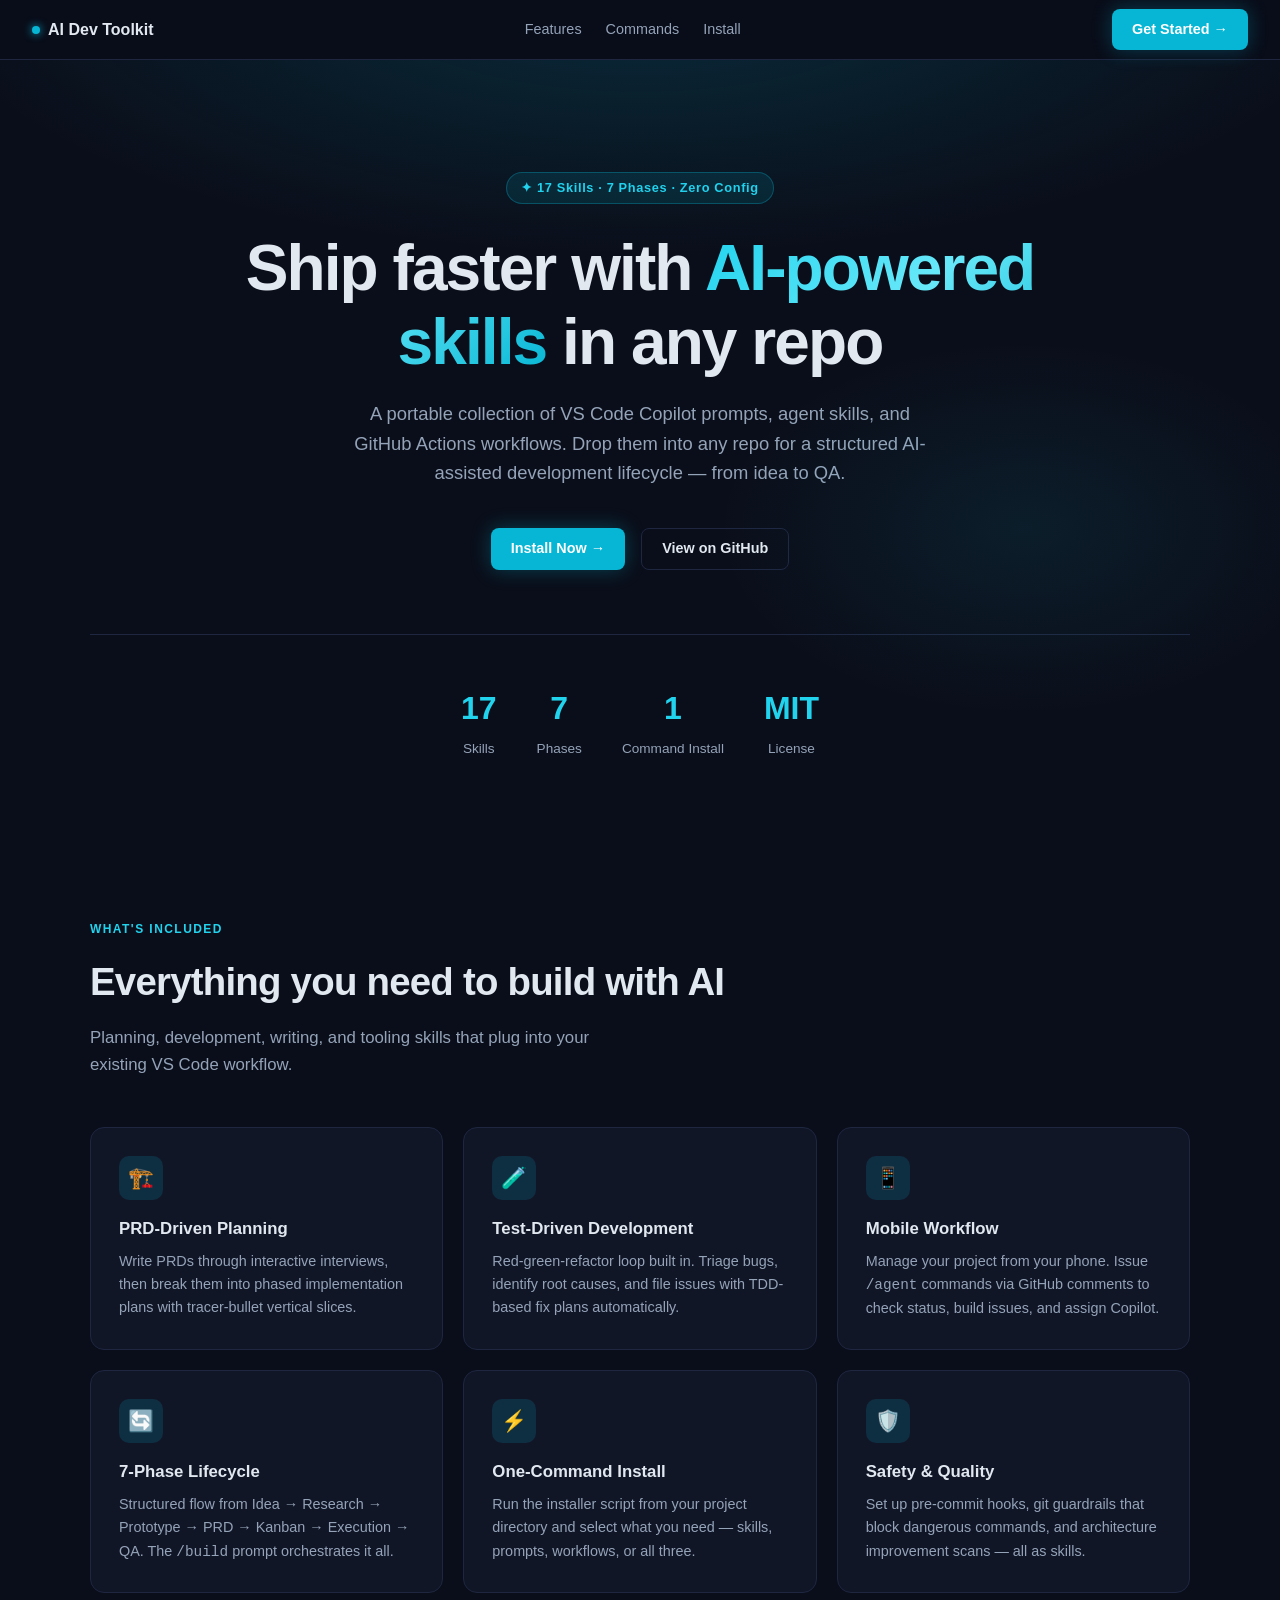
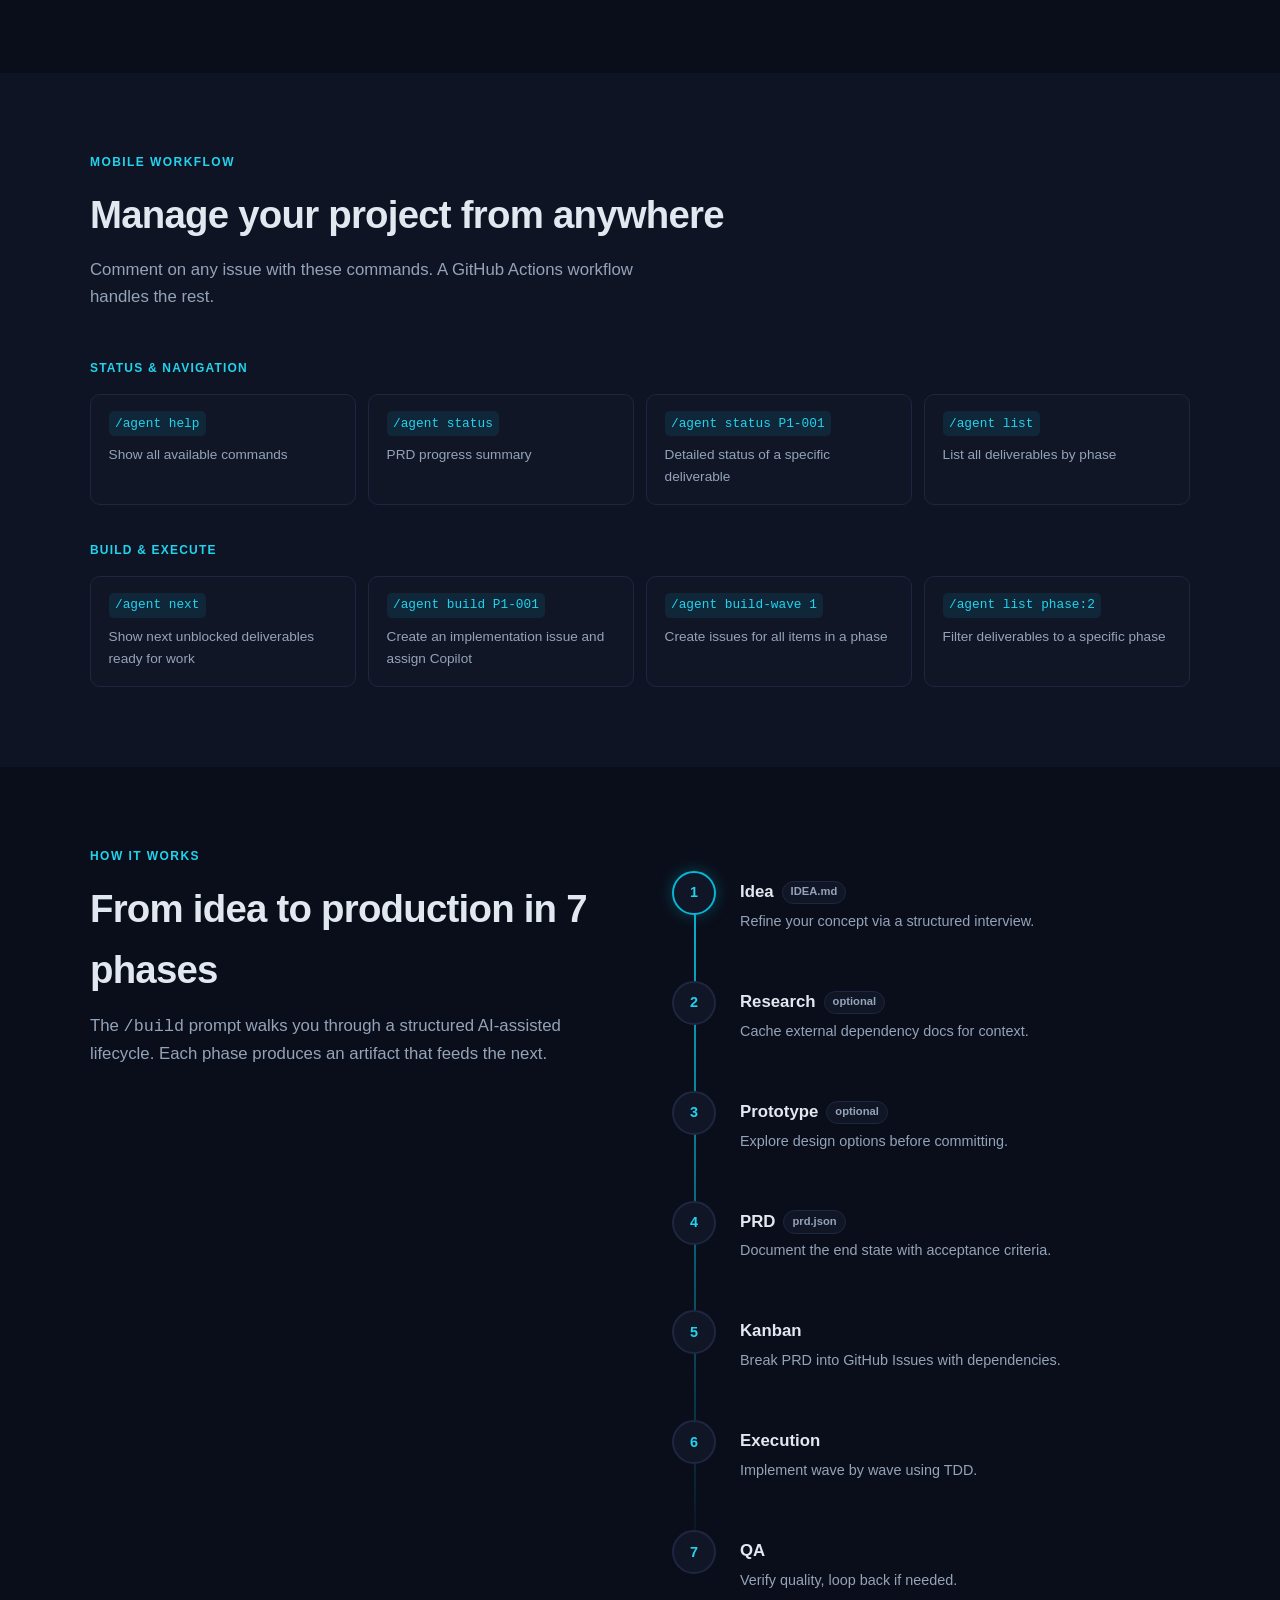
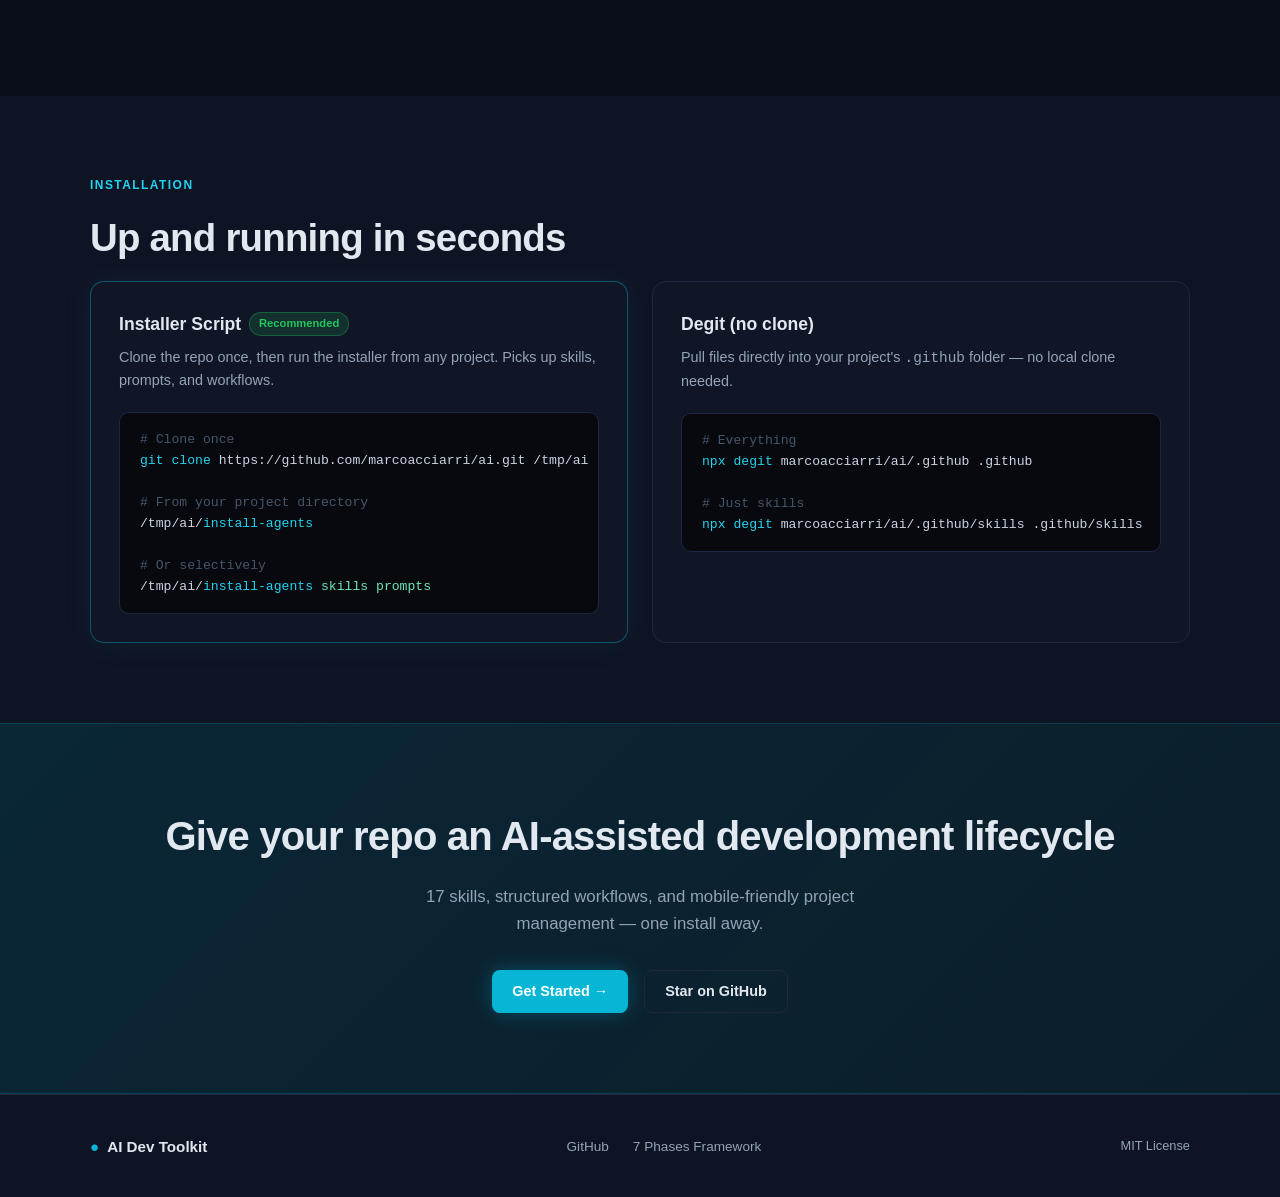
==== commit a527d1e9: "add website design and deploy skills" ====
--- a/index.html
+++ b/index.html
@@ -3,555 +3,520 @@
 <head>
   <meta charset="UTF-8" />
   <meta name="viewport" content="width=device-width, initial-scale=1.0" />
-  <title>AI Development Toolkit — 7-Phase AI-Assisted Development</title>
-  <meta name="description" content="A portable collection of VS Code Copilot prompts, agent skills, and GitHub Actions workflows that implement the 7 Phases of AI Development framework." />
+  <title>AI Dev Toolkit — Ship faster with AI-powered skills in any repo</title>
+  <meta name="description" content="A portable collection of VS Code Copilot prompts, agent skills, and GitHub Actions workflows. Drop into any repo for a structured AI-assisted development lifecycle." />
   <style>
-    *, *::before, *::after { box-sizing: border-box; margin: 0; padding: 0; }
-
-    :root {
-      --bg: #0a0e1a;
-      --bg2: #0f1424;
-      --bg3: #141929;
-      --border: #1e2640;
-      --accent: #6366f1;
-      --accent2: #818cf8;
-      --accent-glow: rgba(99,102,241,0.3);
-      --green: #22c55e;
-      --text: #e2e8f0;
-      --muted: #94a3b8;
-      --card-bg: #111627;
-    }
-
-    html { scroll-behavior: smooth; }
-
-    body {
-      font-family: -apple-system, BlinkMacSystemFont, 'Segoe UI', Roboto, sans-serif;
-      background: var(--bg);
-      color: var(--text);
-      line-height: 1.6;
-    }
-
-    /* ── Nav ── */
-    nav {
-      position: sticky;
-      top: 0;
-      z-index: 100;
-      background: rgba(10,14,26,0.85);
-      backdrop-filter: blur(12px);
-      border-bottom: 1px solid var(--border);
-      padding: 0 2rem;
-      height: 60px;
-      display: flex;
-      align-items: center;
-      justify-content: space-between;
-    }
-
-    .nav-brand {
-      font-weight: 700;
-      font-size: 1rem;
-      display: flex;
-      align-items: center;
-      gap: 0.5rem;
-      color: var(--text);
-      text-decoration: none;
-    }
-
-    .nav-brand .dot {
-      width: 8px; height: 8px;
-      border-radius: 50%;
-      background: var(--accent);
-      box-shadow: 0 0 8px var(--accent);
-    }
-
-    .nav-links { display: flex; gap: 1.5rem; }
-    .nav-links a {
-      color: var(--muted);
-      text-decoration: none;
-      font-size: 0.9rem;
-      transition: color 0.2s;
-    }
-    .nav-links a:hover { color: var(--text); }
-
-    .btn {
-      display: inline-flex;
-      align-items: center;
-      gap: 0.4rem;
-      padding: 0.55rem 1.25rem;
-      border-radius: 8px;
-      font-size: 0.9rem;
-      font-weight: 600;
-      cursor: pointer;
-      text-decoration: none;
-      transition: all 0.2s;
-    }
-    .btn-primary {
-      background: var(--accent);
-      color: #fff;
-      border: none;
-      box-shadow: 0 0 20px var(--accent-glow);
-    }
-    .btn-primary:hover {
-      background: var(--accent2);
-      box-shadow: 0 0 28px var(--accent-glow);
-      transform: translateY(-1px);
-    }
-    .btn-outline {
-      background: transparent;
-      color: var(--text);
-      border: 1px solid var(--border);
-    }
-    .btn-outline:hover {
-      border-color: var(--accent);
-      color: var(--accent2);
-      transform: translateY(-1px);
-    }
-
-    /* ── Hero ── */
-    .hero {
-      position: relative;
-      overflow: hidden;
-      padding: 7rem 2rem 5rem;
-      text-align: center;
-    }
-
-    .hero::before {
-      content: '';
-      position: absolute;
-      inset: 0;
-      background:
-        radial-gradient(ellipse 80% 50% at 50% -10%, rgba(99,102,241,0.18) 0%, transparent 70%),
-        radial-gradient(ellipse 40% 40% at 80% 60%, rgba(129,140,248,0.08) 0%, transparent 60%);
-      pointer-events: none;
-    }
-
-    .hero-badge {
-      display: inline-flex;
-      align-items: center;
-      gap: 0.4rem;
-      padding: 0.3rem 0.9rem;
-      border-radius: 99px;
-      background: rgba(99,102,241,0.12);
-      border: 1px solid rgba(99,102,241,0.3);
-      color: var(--accent2);
-      font-size: 0.8rem;
-      font-weight: 600;
-      letter-spacing: 0.05em;
-      margin-bottom: 1.75rem;
-    }
-
-    .hero h1 {
-      font-size: clamp(2.2rem, 6vw, 4rem);
-      font-weight: 800;
-      line-height: 1.15;
-      letter-spacing: -0.03em;
-      max-width: 800px;
-      margin: 0 auto 1.25rem;
-    }
-
-    .hero h1 span {
-      background: linear-gradient(135deg, #818cf8 0%, #a78bfa 50%, #6366f1 100%);
-      -webkit-background-clip: text;
-      -webkit-text-fill-color: transparent;
-      background-clip: text;
-    }
-
-    .hero p {
-      font-size: 1.15rem;
-      color: var(--muted);
-      max-width: 580px;
-      margin: 0 auto 2.5rem;
-    }
-
-    .hero-cta {
-      display: flex;
-      gap: 1rem;
-      justify-content: center;
-      flex-wrap: wrap;
-    }
-
-    .hero-stats {
-      display: flex;
-      gap: 2.5rem;
-      justify-content: center;
-      flex-wrap: wrap;
-      margin-top: 4rem;
-      padding-top: 3rem;
-      border-top: 1px solid var(--border);
-    }
-
-    .stat { text-align: center; }
-    .stat-num {
-      font-size: 2rem;
-      font-weight: 800;
-      color: var(--accent2);
-    }
-    .stat-label {
-      font-size: 0.85rem;
-      color: var(--muted);
-      margin-top: 0.25rem;
-    }
-
-    /* ── Sections ── */
-    section { padding: 5rem 2rem; }
-    .container { max-width: 1100px; margin: 0 auto; }
-
-    .section-label {
-      font-size: 0.75rem;
-      font-weight: 700;
-      letter-spacing: 0.12em;
-      text-transform: uppercase;
-      color: var(--accent2);
-      margin-bottom: 0.75rem;
-    }
-
-    .section-title {
-      font-size: clamp(1.6rem, 3.5vw, 2.4rem);
-      font-weight: 800;
-      letter-spacing: -0.02em;
-      margin-bottom: 0.75rem;
-    }
-
-    .section-sub {
-      font-size: 1.05rem;
-      color: var(--muted);
-      max-width: 560px;
-      margin-bottom: 3rem;
-    }
-
-    /* ── Feature Grid ── */
-    .features-grid {
-      display: grid;
-      grid-template-columns: repeat(auto-fit, minmax(280px, 1fr));
-      gap: 1.25rem;
-    }
-
-    .feature-card {
-      background: var(--card-bg);
-      border: 1px solid var(--border);
-      border-radius: 14px;
-      padding: 1.75rem;
-      transition: border-color 0.2s, transform 0.2s;
-    }
-
-    .feature-card:hover {
-      border-color: rgba(99,102,241,0.5);
-      transform: translateY(-3px);
-    }
-
-    .feature-icon {
-      width: 44px; height: 44px;
-      border-radius: 10px;
-      background: rgba(99,102,241,0.15);
-      display: flex; align-items: center; justify-content: center;
-      font-size: 1.3rem;
-      margin-bottom: 1rem;
-    }
-
-    .feature-card h3 {
-      font-size: 1.05rem;
-      font-weight: 700;
-      margin-bottom: 0.5rem;
-    }
-
-    .feature-card p {
-      font-size: 0.9rem;
-      color: var(--muted);
-      line-height: 1.6;
-    }
-
-    /* ── Skills Table ── */
-    .skills-section { background: var(--bg2); }
-
-    .skills-grid {
-      display: grid;
-      grid-template-columns: repeat(auto-fit, minmax(240px, 1fr));
-      gap: 0.75rem;
-    }
-
-    .skill-item {
-      display: flex;
-      align-items: flex-start;
-      gap: 0.75rem;
-      padding: 1rem 1.1rem;
-      background: var(--card-bg);
-      border: 1px solid var(--border);
-      border-radius: 10px;
-      transition: border-color 0.2s;
-    }
-
-    .skill-item:hover { border-color: rgba(99,102,241,0.4); }
-
-    .skill-item code {
-      font-size: 0.8rem;
-      font-family: 'JetBrains Mono', 'Fira Code', monospace;
-      color: var(--accent2);
-      background: rgba(99,102,241,0.1);
-      padding: 0.15rem 0.4rem;
-      border-radius: 5px;
-      white-space: nowrap;
-      flex-shrink: 0;
-    }
-
-    .skill-item span {
-      font-size: 0.85rem;
-      color: var(--muted);
-    }
-
-    .skills-category {
-      grid-column: 1 / -1;
-      font-size: 0.75rem;
-      font-weight: 700;
-      letter-spacing: 0.1em;
-      text-transform: uppercase;
-      color: var(--accent2);
-      margin-top: 1.5rem;
-      margin-bottom: 0.25rem;
-    }
-    .skills-category:first-child { margin-top: 0; }
-
-    /* ── Phases ── */
-    .phases-list {
-      display: flex;
-      flex-direction: column;
-      gap: 0;
-      position: relative;
-    }
-
-    .phases-list::before {
-      content: '';
-      position: absolute;
-      left: 22px;
-      top: 44px;
-      bottom: 44px;
-      width: 2px;
-      background: linear-gradient(to bottom, var(--accent), transparent);
-    }
-
-    .phase-item {
-      display: flex;
-      gap: 1.5rem;
-      padding: 1.5rem 0;
-    }
-
-    .phase-num {
-      width: 44px; height: 44px;
-      border-radius: 50%;
-      background: var(--card-bg);
-      border: 2px solid var(--border);
-      display: flex; align-items: center; justify-content: center;
-      font-weight: 800;
-      font-size: 0.9rem;
-      color: var(--accent2);
-      flex-shrink: 0;
-      position: relative;
-      z-index: 1;
-    }
-
-    .phase-item.active .phase-num {
-      border-color: var(--accent);
-      background: rgba(99,102,241,0.15);
-      box-shadow: 0 0 16px var(--accent-glow);
-    }
-
-    .phase-content { padding-top: 0.5rem; }
-
-    .phase-title {
-      font-weight: 700;
-      font-size: 1.05rem;
-      margin-bottom: 0.25rem;
-      display: flex;
-      align-items: center;
-      gap: 0.5rem;
-    }
-
-    .phase-badge {
-      font-size: 0.7rem;
-      padding: 0.1rem 0.5rem;
-      border-radius: 99px;
-      background: var(--card-bg);
-      border: 1px solid var(--border);
-      color: var(--muted);
-    }
-
-    .phase-desc { font-size: 0.9rem; color: var(--muted); }
-
-    /* ── Install ── */
-    .install-section { background: var(--bg2); }
-
-    .install-options {
-      display: grid;
-      grid-template-columns: repeat(auto-fit, minmax(300px, 1fr));
-      gap: 1.5rem;
-    }
-
-    .install-card {
-      background: var(--card-bg);
-      border: 1px solid var(--border);
-      border-radius: 14px;
-      padding: 1.75rem;
-    }
-
-    .install-card.featured {
-      border-color: rgba(99,102,241,0.4);
-      box-shadow: 0 0 30px rgba(99,102,241,0.08);
-    }
-
-    .install-card h3 {
-      font-size: 1.1rem;
-      font-weight: 700;
-      margin-bottom: 0.5rem;
-      display: flex;
-      align-items: center;
-      gap: 0.5rem;
-    }
-
-    .tag-recommended {
-      font-size: 0.7rem;
-      padding: 0.15rem 0.55rem;
-      border-radius: 99px;
-      background: rgba(34,197,94,0.15);
-      border: 1px solid rgba(34,197,94,0.3);
-      color: var(--green);
-      font-weight: 600;
-    }
-
-    .install-card p {
-      font-size: 0.9rem;
-      color: var(--muted);
-      margin-bottom: 1.25rem;
-    }
-
-    .code-block {
-      background: #07090f;
-      border: 1px solid var(--border);
-      border-radius: 10px;
-      overflow: hidden;
-    }
-
-    .code-block pre {
-      padding: 1rem 1.25rem;
-      font-size: 0.82rem;
-      font-family: 'JetBrains Mono', 'Fira Code', 'Cascadia Code', monospace;
-      color: #cbd5e1;
-      overflow-x: auto;
-      white-space: pre;
-    }
-
-    .code-block pre .comment { color: #475569; }
-    .code-block pre .cmd { color: #818cf8; }
-    .code-block pre .flag { color: #6ee7b7; }
-
-    /* ── Mobile Workflow ── */
-    .workflow-grid {
-      display: grid;
-      grid-template-columns: repeat(auto-fit, minmax(220px, 1fr));
-      gap: 1rem;
-    }
-
-    .workflow-cmd {
-      background: var(--card-bg);
-      border: 1px solid var(--border);
-      border-radius: 10px;
-      padding: 1rem 1.1rem;
-      transition: border-color 0.2s;
-    }
-
-    .workflow-cmd:hover { border-color: rgba(99,102,241,0.4); }
-
-    .workflow-cmd code {
-      display: block;
-      font-family: 'JetBrains Mono', 'Fira Code', monospace;
-      font-size: 0.82rem;
-      color: var(--accent2);
-      margin-bottom: 0.4rem;
-    }
-
-    .workflow-cmd p {
-      font-size: 0.83rem;
-      color: var(--muted);
-    }
-
-    /* ── CTA Banner ── */
-    .cta-banner {
-      background: linear-gradient(135deg, rgba(99,102,241,0.15) 0%, rgba(129,140,248,0.08) 100%);
-      border-top: 1px solid rgba(99,102,241,0.2);
-      border-bottom: 1px solid rgba(99,102,241,0.2);
-      text-align: center;
-      padding: 5rem 2rem;
-    }
-
-    .cta-banner h2 {
-      font-size: clamp(1.6rem, 3.5vw, 2.5rem);
-      font-weight: 800;
-      letter-spacing: -0.02em;
-      margin-bottom: 1rem;
-    }
-
-    .cta-banner p {
-      font-size: 1.05rem;
-      color: var(--muted);
-      max-width: 480px;
-      margin: 0 auto 2rem;
-    }
-
-    /* ── Footer ── */
-    footer {
-      background: var(--bg2);
-      border-top: 1px solid var(--border);
-      padding: 2.5rem 2rem;
-    }
-
-    .footer-inner {
-      max-width: 1100px;
-      margin: 0 auto;
-      display: flex;
-      align-items: center;
-      justify-content: space-between;
-      flex-wrap: wrap;
-      gap: 1rem;
-    }
-
-    .footer-brand {
-      font-weight: 700;
-      font-size: 0.95rem;
-      display: flex;
-      align-items: center;
-      gap: 0.5rem;
-    }
-
-    .footer-links { display: flex; gap: 1.5rem; }
-    .footer-links a {
-      color: var(--muted);
-      font-size: 0.85rem;
-      text-decoration: none;
-      transition: color 0.2s;
-    }
-    .footer-links a:hover { color: var(--text); }
-
-    .footer-note {
-      font-size: 0.8rem;
-      color: var(--muted);
-    }
-
-    .link-accent {
-      color: var(--accent2);
-      text-decoration: none;
-    }
-    .link-accent:hover { text-decoration: underline; }
-
-    /* ── Responsive ── */
-    @media (max-width: 640px) {
-      nav { padding: 0 1.25rem; }
-      .nav-links { display: none; }
-      section { padding: 3.5rem 1.25rem; }
-      .hero { padding: 5rem 1.25rem 3.5rem; }
-      .hero-stats { gap: 1.5rem; }
-    }
+*, *::before, *::after { box-sizing: border-box; margin: 0; padding: 0; }
+
+:root {
+  --bg: #0a0e1a;
+  --bg2: #0f1424;
+  --bg3: #141929;
+  --border: #1e2640;
+  --accent: #06b6d4;
+  --accent2: #22d3ee;
+  --accent-rgb: 6, 182, 212;
+  --accent2-rgb: 34, 211, 238;
+  --accent-glow: rgba(var(--accent-rgb), 0.3);
+  --gradient: linear-gradient(135deg, #22d3ee 0%, #67e8f9 50%, #06b6d4 100%);
+  --green: #22c55e;
+  --text: #e2e8f0;
+  --muted: #94a3b8;
+  --card-bg: #111627;
+}
+
+html { scroll-behavior: smooth; }
+
+body {
+  font-family: -apple-system, BlinkMacSystemFont, 'Segoe UI', Roboto, sans-serif;
+  background: var(--bg);
+  color: var(--text);
+  line-height: 1.6;
+}
+
+/* ── Nav ── */
+nav {
+  position: sticky;
+  top: 0;
+  z-index: 100;
+  background: rgba(10,14,26,0.85);
+  backdrop-filter: blur(12px);
+  border-bottom: 1px solid var(--border);
+  padding: 0 2rem;
+  height: 60px;
+  display: flex;
+  align-items: center;
+  justify-content: space-between;
+}
+
+.nav-brand {
+  font-weight: 700;
+  font-size: 1rem;
+  display: flex;
+  align-items: center;
+  gap: 0.5rem;
+  color: var(--text);
+  text-decoration: none;
+}
+
+.nav-brand .dot {
+  width: 8px; height: 8px;
+  border-radius: 50%;
+  background: var(--accent);
+  box-shadow: 0 0 8px var(--accent);
+}
+
+.nav-links { display: flex; gap: 1.5rem; }
+.nav-links a {
+  color: var(--muted);
+  text-decoration: none;
+  font-size: 0.9rem;
+  transition: color 0.2s;
+}
+.nav-links a:hover { color: var(--text); }
+
+.btn {
+  display: inline-flex;
+  align-items: center;
+  gap: 0.4rem;
+  padding: 0.55rem 1.25rem;
+  border-radius: 8px;
+  font-size: 0.9rem;
+  font-weight: 600;
+  cursor: pointer;
+  text-decoration: none;
+  transition: all 0.2s;
+}
+.btn-primary {
+  background: var(--accent);
+  color: #fff;
+  border: none;
+  box-shadow: 0 0 20px var(--accent-glow);
+}
+.btn-primary:hover {
+  background: var(--accent2);
+  box-shadow: 0 0 28px var(--accent-glow);
+  transform: translateY(-1px);
+}
+.btn-outline {
+  background: transparent;
+  color: var(--text);
+  border: 1px solid var(--border);
+}
+.btn-outline:hover {
+  border-color: var(--accent);
+  color: var(--accent2);
+  transform: translateY(-1px);
+}
+
+/* ── Hero ── */
+.hero {
+  position: relative;
+  overflow: hidden;
+  padding: 7rem 2rem 5rem;
+  text-align: center;
+}
+
+.hero::before {
+  content: '';
+  position: absolute;
+  inset: 0;
+  background:
+    radial-gradient(ellipse 80% 50% at 50% -10%, rgba(var(--accent-rgb),0.18) 0%, transparent 70%),
+    radial-gradient(ellipse 40% 40% at 80% 60%, rgba(var(--accent2-rgb),0.08) 0%, transparent 60%);
+  pointer-events: none;
+}
+
+.hero-badge {
+  display: inline-flex;
+  align-items: center;
+  gap: 0.4rem;
+  padding: 0.3rem 0.9rem;
+  border-radius: 99px;
+  background: rgba(var(--accent-rgb),0.12);
+  border: 1px solid rgba(var(--accent-rgb),0.3);
+  color: var(--accent2);
+  font-size: 0.8rem;
+  font-weight: 600;
+  letter-spacing: 0.05em;
+  margin-bottom: 1.75rem;
+}
+
+.hero h1 {
+  font-size: clamp(2.2rem, 6vw, 4rem);
+  font-weight: 800;
+  line-height: 1.15;
+  letter-spacing: -0.03em;
+  max-width: 800px;
+  margin: 0 auto 1.25rem;
+}
+
+.hero h1 span {
+  background: var(--gradient);
+  -webkit-background-clip: text;
+  -webkit-text-fill-color: transparent;
+  background-clip: text;
+}
+
+.hero p {
+  font-size: 1.15rem;
+  color: var(--muted);
+  max-width: 580px;
+  margin: 0 auto 2.5rem;
+}
+
+.hero-cta {
+  display: flex;
+  gap: 1rem;
+  justify-content: center;
+  flex-wrap: wrap;
+}
+
+.hero-stats {
+  display: flex;
+  gap: 2.5rem;
+  justify-content: center;
+  flex-wrap: wrap;
+  margin-top: 4rem;
+  padding-top: 3rem;
+  border-top: 1px solid var(--border);
+}
+
+.stat { text-align: center; }
+.stat-num {
+  font-size: 2rem;
+  font-weight: 800;
+  color: var(--accent2);
+}
+.stat-label {
+  font-size: 0.85rem;
+  color: var(--muted);
+  margin-top: 0.25rem;
+}
+
+/* ── Sections ── */
+section { padding: 5rem 2rem; }
+.container { max-width: 1100px; margin: 0 auto; }
+
+.section-label {
+  font-size: 0.75rem;
+  font-weight: 700;
+  letter-spacing: 0.12em;
+  text-transform: uppercase;
+  color: var(--accent2);
+  margin-bottom: 0.75rem;
+}
+
+.section-title {
+  font-size: clamp(1.6rem, 3.5vw, 2.4rem);
+  font-weight: 800;
+  letter-spacing: -0.02em;
+  margin-bottom: 0.75rem;
+}
+
+.section-sub {
+  font-size: 1.05rem;
+  color: var(--muted);
+  max-width: 560px;
+  margin-bottom: 3rem;
+}
+
+/* ── Feature Grid ── */
+.features-grid {
+  display: grid;
+  grid-template-columns: repeat(auto-fit, minmax(280px, 1fr));
+  gap: 1.25rem;
+}
+
+.feature-card {
+  background: var(--card-bg);
+  border: 1px solid var(--border);
+  border-radius: 14px;
+  padding: 1.75rem;
+  transition: border-color 0.2s, transform 0.2s;
+}
+
+.feature-card:hover {
+  border-color: rgba(var(--accent-rgb),0.5);
+  transform: translateY(-3px);
+}
+
+.feature-icon {
+  width: 44px; height: 44px;
+  border-radius: 10px;
+  background: rgba(var(--accent-rgb),0.15);
+  display: flex; align-items: center; justify-content: center;
+  font-size: 1.3rem;
+  margin-bottom: 1rem;
+}
+
+.feature-card h3 {
+  font-size: 1.05rem;
+  font-weight: 700;
+  margin-bottom: 0.5rem;
+}
+
+.feature-card p {
+  font-size: 0.9rem;
+  color: var(--muted);
+  line-height: 1.6;
+}
+
+/* ── Generic Item Grid ── */
+.items-grid {
+  display: grid;
+  grid-template-columns: repeat(auto-fit, minmax(240px, 1fr));
+  gap: 0.75rem;
+}
+
+.item-card {
+  display: flex;
+  flex-direction: column;
+  align-items: flex-start;
+  gap: 0.5rem;
+  padding: 1rem 1.1rem;
+  background: var(--card-bg);
+  border: 1px solid var(--border);
+  border-radius: 10px;
+  transition: border-color 0.2s;
+}
+
+.item-card:hover { border-color: rgba(var(--accent-rgb),0.4); }
+
+.item-card code {
+  font-size: 0.8rem;
+  font-family: 'JetBrains Mono', 'Fira Code', monospace;
+  color: var(--accent2);
+  background: rgba(var(--accent-rgb),0.1);
+  padding: 0.15rem 0.4rem;
+  border-radius: 5px;
+  white-space: nowrap;
+}
+
+.item-card span {
+  font-size: 0.85rem;
+  color: var(--muted);
+}
+
+.items-category {
+  grid-column: 1 / -1;
+  font-size: 0.75rem;
+  font-weight: 700;
+  letter-spacing: 0.1em;
+  text-transform: uppercase;
+  color: var(--accent2);
+  margin-top: 1.5rem;
+  margin-bottom: 0.25rem;
+}
+.items-category:first-child { margin-top: 0; }
+
+/* ── Steps / Phases list ── */
+.steps-list {
+  display: flex;
+  flex-direction: column;
+  gap: 0;
+  position: relative;
+}
+
+.steps-list::before {
+  content: '';
+  position: absolute;
+  left: 22px;
+  top: 44px;
+  bottom: 44px;
+  width: 2px;
+  background: linear-gradient(to bottom, var(--accent), transparent);
+}
+
+.step-item {
+  display: flex;
+  gap: 1.5rem;
+  padding: 1.5rem 0;
+}
+
+.step-num {
+  width: 44px; height: 44px;
+  border-radius: 50%;
+  background: var(--card-bg);
+  border: 2px solid var(--border);
+  display: flex; align-items: center; justify-content: center;
+  font-weight: 800;
+  font-size: 0.9rem;
+  color: var(--accent2);
+  flex-shrink: 0;
+  position: relative;
+  z-index: 1;
+}
+
+.step-item.active .step-num {
+  border-color: var(--accent);
+  box-shadow: 0 0 16px var(--accent-glow);
+}
+
+.step-content { padding-top: 0.5rem; }
+
+.step-title {
+  font-weight: 700;
+  font-size: 1.05rem;
+  margin-bottom: 0.25rem;
+  display: flex;
+  align-items: center;
+  gap: 0.5rem;
+}
+
+.step-badge {
+  font-size: 0.7rem;
+  padding: 0.1rem 0.5rem;
+  border-radius: 99px;
+  background: var(--card-bg);
+  border: 1px solid var(--border);
+  color: var(--muted);
+}
+
+.step-desc { font-size: 0.9rem; color: var(--muted); }
+
+/* ── Install / Code Block ── */
+.install-options {
+  display: grid;
+  grid-template-columns: repeat(auto-fit, minmax(300px, 1fr));
+  gap: 1.5rem;
+}
+
+.install-card {
+  background: var(--card-bg);
+  border: 1px solid var(--border);
+  border-radius: 14px;
+  padding: 1.75rem;
+}
+
+.install-card.featured {
+  border-color: rgba(var(--accent-rgb),0.4);
+  box-shadow: 0 0 30px rgba(var(--accent-rgb),0.08);
+}
+
+.install-card h3 {
+  font-size: 1.1rem;
+  font-weight: 700;
+  margin-bottom: 0.5rem;
+  display: flex;
+  align-items: center;
+  gap: 0.5rem;
+}
+
+.tag-recommended {
+  font-size: 0.7rem;
+  padding: 0.15rem 0.55rem;
+  border-radius: 99px;
+  background: rgba(34,197,94,0.15);
+  border: 1px solid rgba(34,197,94,0.3);
+  color: var(--green);
+  font-weight: 600;
+}
+
+.install-card p {
+  font-size: 0.9rem;
+  color: var(--muted);
+  margin-bottom: 1.25rem;
+}
+
+.code-block {
+  background: #07090f;
+  border: 1px solid var(--border);
+  border-radius: 10px;
+  overflow: hidden;
+}
+
+.code-block pre {
+  padding: 1rem 1.25rem;
+  font-size: 0.82rem;
+  font-family: 'JetBrains Mono', 'Fira Code', 'Cascadia Code', monospace;
+  color: #cbd5e1;
+  overflow-x: auto;
+  white-space: pre;
+}
+
+.code-block pre .comment { color: #475569; }
+.code-block pre .cmd { color: var(--accent2); }
+.code-block pre .flag { color: #6ee7b7; }
+
+/* ── CTA Banner ── */
+.cta-banner {
+  background: linear-gradient(135deg, rgba(var(--accent-rgb),0.15) 0%, rgba(var(--accent2-rgb),0.08) 100%);
+  border-top: 1px solid rgba(var(--accent-rgb),0.2);
+  border-bottom: 1px solid rgba(var(--accent-rgb),0.2);
+  text-align: center;
+  padding: 5rem 2rem;
+}
+
+.cta-banner h2 {
+  font-size: clamp(1.6rem, 3.5vw, 2.5rem);
+  font-weight: 800;
+  letter-spacing: -0.02em;
+  margin-bottom: 1rem;
+}
+
+.cta-banner p {
+  font-size: 1.05rem;
+  color: var(--muted);
+  max-width: 480px;
+  margin: 0 auto 2rem;
+}
+
+/* ── Footer ── */
+footer {
+  background: var(--bg2);
+  border-top: 1px solid var(--border);
+  padding: 2.5rem 2rem;
+}
+
+.footer-inner {
+  max-width: 1100px;
+  margin: 0 auto;
+  display: flex;
+  align-items: center;
+  justify-content: space-between;
+  flex-wrap: wrap;
+  gap: 1rem;
+}
+
+.footer-brand {
+  font-weight: 700;
+  font-size: 0.95rem;
+  display: flex;
+  align-items: center;
+  gap: 0.5rem;
+}
+
+.footer-links { display: flex; gap: 1.5rem; }
+.footer-links a {
+  color: var(--muted);
+  font-size: 0.85rem;
+  text-decoration: none;
+  transition: color 0.2s;
+}
+.footer-links a:hover { color: var(--text); }
+
+.footer-note {
+  font-size: 0.8rem;
+  color: var(--muted);
+}
+
+.link-accent { color: var(--accent2); text-decoration: none; }
+.link-accent:hover { text-decoration: underline; }
+
+/* ── Responsive ── */
+@media (max-width: 640px) {
+  nav { padding: 0 1.25rem; }
+  .nav-links { display: none; }
+  section { padding: 3.5rem 1.25rem; }
+  .hero { padding: 5rem 1.25rem 3.5rem; }
+  .hero-stats { gap: 1.5rem; }
+}
   </style>
 </head>
 <body>
 
-<!-- ── Navigation ── -->
+<!-- ── Nav ── -->
 <nav>
   <a class="nav-brand" href="#">
     <span class="dot"></span>
@@ -559,8 +524,7 @@
   </a>
   <div class="nav-links">
     <a href="#features">Features</a>
-    <a href="#skills">Skills</a>
-    <a href="#phases">7 Phases</a>
+    <a href="#commands">Commands</a>
     <a href="#install">Install</a>
   </div>
   <a class="btn btn-primary" href="#install">Get Started →</a>
@@ -569,38 +533,18 @@
 <!-- ── Hero ── -->
 <header class="hero">
   <div class="container">
-    <div class="hero-badge">
-      ✦ 17 Agent Skills · 2 Prompts · Mobile Workflow
-    </div>
-    <h1>
-      The <span>AI Development Toolkit</span><br/>for Serious Builders
-    </h1>
-    <p>
-      Drop a portable set of VS Code Copilot prompts, agent skills, and GitHub Actions
-      into any repo and get a structured, AI-assisted development lifecycle — from idea
-      to shipping.
-    </p>
+    <div class="hero-badge">✦ 17 Skills · 7 Phases · Zero Config</div>
+    <h1>Ship faster with <span>AI-powered skills</span> in any repo</h1>
+    <p>A portable collection of VS Code Copilot prompts, agent skills, and GitHub Actions workflows. Drop them into any repo for a structured AI-assisted development lifecycle — from idea to QA.</p>
     <div class="hero-cta">
-      <a class="btn btn-primary" href="#install">Install in 30 seconds →</a>
+      <a class="btn btn-primary" href="#install">Install Now →</a>
       <a class="btn btn-outline" href="https://github.com/marcoacciarri/ai" target="_blank" rel="noopener">View on GitHub</a>
     </div>
     <div class="hero-stats">
-      <div class="stat">
-        <div class="stat-num">17</div>
-        <div class="stat-label">Agent Skills</div>
-      </div>
-      <div class="stat">
-        <div class="stat-num">7</div>
-        <div class="stat-label">Dev Phases</div>
-      </div>
-      <div class="stat">
-        <div class="stat-num">2</div>
-        <div class="stat-label">Power Prompts</div>
-      </div>
-      <div class="stat">
-        <div class="stat-num">∞</div>
-        <div class="stat-label">Repos Supported</div>
-      </div>
+      <div class="stat"><div class="stat-num">17</div><div class="stat-label">Skills</div></div>
+      <div class="stat"><div class="stat-num">7</div><div class="stat-label">Phases</div></div>
+      <div class="stat"><div class="stat-num">1</div><div class="stat-label">Command Install</div></div>
+      <div class="stat"><div class="stat-num">MIT</div><div class="stat-label">License</div></div>
     </div>
   </div>
 </header>
@@ -609,141 +553,121 @@
 <section id="features">
   <div class="container">
     <div class="section-label">What's included</div>
-    <h2 class="section-title">Everything you need for AI-assisted development</h2>
-    <p class="section-sub">Three batteries-included components that work together to accelerate your workflow.</p>
+    <h2 class="section-title">Everything you need to build with AI</h2>
+    <p class="section-sub">Planning, development, writing, and tooling skills that plug into your existing VS Code workflow.</p>
     <div class="features-grid">
       <div class="feature-card">
-        <div class="feature-icon" aria-hidden="true">🧠</div>
-        <h3>17 Agent Skills</h3>
-        <p>Specialized Copilot agents for planning, TDD, architecture review, refactoring, documentation, and more — each with deep domain knowledge.</p>
+        <div class="feature-icon" aria-hidden="true">🏗️</div>
+        <h3>PRD-Driven Planning</h3>
+        <p>Write PRDs through interactive interviews, then break them into phased implementation plans with tracer-bullet vertical slices.</p>
       </div>
       <div class="feature-card">
-        <div class="feature-icon" aria-hidden="true">⚡</div>
-        <h3>Power Prompts</h3>
-        <p>The <code style="color:var(--accent2);font-family:monospace">/build</code> orchestrator walks you through all 7 phases. The <code style="color:var(--accent2);font-family:monospace">/prd-create</code> prompt turns requirements into trackable JSON deliverables with acceptance criteria.</p>
+        <div class="feature-icon" aria-hidden="true">🧪</div>
+        <h3>Test-Driven Development</h3>
+        <p>Red-green-refactor loop built in. Triage bugs, identify root causes, and file issues with TDD-based fix plans automatically.</p>
       </div>
       <div class="feature-card">
         <div class="feature-icon" aria-hidden="true">📱</div>
         <h3>Mobile Workflow</h3>
-        <p>Manage your entire project from your phone by posting <code style="color:var(--accent2);font-family:monospace">/agent</code> commands as GitHub issue comments. Check progress, queue builds, trigger Copilot — anywhere.</p>
+        <p>Manage your project from your phone. Issue <code>/agent</code> commands via GitHub comments to check status, build issues, and assign Copilot.</p>
       </div>
       <div class="feature-card">
-        <div class="feature-icon" aria-hidden="true">🔌</div>
-        <h3>Portable by Design</h3>
-        <p>Everything lives in <code style="color:var(--accent2);font-family:monospace">.github/</code>. One installer script drops it into any existing repo — no framework lock-in, no project restructuring required.</p>
+        <div class="feature-icon" aria-hidden="true">🔄</div>
+        <h3>7-Phase Lifecycle</h3>
+        <p>Structured flow from Idea → Research → Prototype → PRD → Kanban → Execution → QA. The <code>/build</code> prompt orchestrates it all.</p>
       </div>
       <div class="feature-card">
-        <div class="feature-icon" aria-hidden="true">🧪</div>
-        <h3>TDD Built In</h3>
-        <p>The <code style="color:var(--accent2);font-family:monospace">/tdd</code> skill enforces a red-green-refactor loop so Copilot writes tests first, catches regressions, and produces production-grade code by default.</p>
+        <div class="feature-icon" aria-hidden="true">⚡</div>
+        <h3>One-Command Install</h3>
+        <p>Run the installer script from your project directory and select what you need — skills, prompts, workflows, or all three.</p>
       </div>
       <div class="feature-card">
-        <div class="feature-icon" aria-hidden="true">🗺️</div>
-        <h3>Full Lifecycle Coverage</h3>
-        <p>From fuzzy idea to shipped QA — the toolkit provides structure at every stage: ideation, research, PRD, kanban, execution, and quality review.</p>
+        <div class="feature-icon" aria-hidden="true">🛡️</div>
+        <h3>Safety & Quality</h3>
+        <p>Set up pre-commit hooks, git guardrails that block dangerous commands, and architecture improvement scans — all as skills.</p>
       </div>
     </div>
   </div>
 </section>
 
-<!-- ── Skills ── -->
-<section id="skills" class="skills-section">
+<!-- ── Agent Commands ── -->
+<section id="commands" style="background:var(--bg2)">
   <div class="container">
-    <div class="section-label">Agent Skills</div>
-    <h2 class="section-title">17 skills. Every phase covered.</h2>
-    <p class="section-sub">Invoke any skill from Copilot Chat with a single slash command.</p>
-
-    <div class="skills-grid">
-      <div class="skills-category">Planning &amp; Design</div>
-      <div class="skill-item"><code>/write-a-prd</code><span>Create a PRD via interview, codebase exploration, and module design</span></div>
-      <div class="skill-item"><code>/prd-to-plan</code><span>Turn a PRD into a multi-phase plan using tracer-bullet vertical slices</span></div>
-      <div class="skill-item"><code>/prd-to-issues</code><span>Break a PRD into independently-grabbable GitHub issues</span></div>
-      <div class="skill-item"><code>/grill-me</code><span>Get relentlessly interviewed about a plan until every branch is resolved</span></div>
-      <div class="skill-item"><code>/design-an-interface</code><span>Generate radically different interface designs using parallel sub-agents</span></div>
-      <div class="skill-item"><code>/request-refactor-plan</code><span>Create a detailed refactor plan with tiny commits via interview</span></div>
-
-      <div class="skills-category">Development</div>
-      <div class="skill-item"><code>/tdd</code><span>Test-driven development with strict red-green-refactor loop</span></div>
-      <div class="skill-item"><code>/triage-issue</code><span>Investigate a bug, identify root cause, file a GitHub issue with TDD fix plan</span></div>
-      <div class="skill-item"><code>/improve-codebase-architecture</code><span>Explore codebase for architectural improvements and deeper modules</span></div>
-      <div class="skill-item"><code>/migrate-to-shoehorn</code><span>Migrate test files from <code>as</code> type assertions to @total-typescript/shoehorn</span></div>
-      <div class="skill-item"><code>/scaffold-exercises</code><span>Create exercise directory structures with problems, solutions, and explainers</span></div>
-
-      <div class="skills-category">Tooling &amp; Setup</div>
-      <div class="skill-item"><code>/setup-pre-commit</code><span>Set up Husky pre-commit hooks with lint-staged, Prettier, type checking, tests</span></div>
-      <div class="skill-item"><code>/git-guardrails-claude-code</code><span>Block dangerous git commands before they execute</span></div>
-
-      <div class="skills-category">Writing &amp; Knowledge</div>
-      <div class="skill-item"><code>/write-a-skill</code><span>Create new skills with structure, progressive disclosure, and bundled resources</span></div>
-      <div class="skill-item"><code>/edit-article</code><span>Edit and improve articles by restructuring sections and tightening prose</span></div>
-      <div class="skill-item"><code>/ubiquitous-language</code><span>Extract a DDD-style ubiquitous language glossary from conversation</span></div>
-      <div class="skill-item"><code>/obsidian-vault</code><span>Search, create, and manage notes in an Obsidian vault with wikilinks</span></div>
+    <div class="section-label">Mobile Workflow</div>
+    <h2 class="section-title">Manage your project from anywhere</h2>
+    <p class="section-sub">Comment on any issue with these commands. A GitHub Actions workflow handles the rest.</p>
+    <div class="items-grid">
+      <div class="items-category">Status & Navigation</div>
+      <div class="item-card"><code>/agent help</code><span>Show all available commands</span></div>
+      <div class="item-card"><code>/agent status</code><span>PRD progress summary</span></div>
+      <div class="item-card"><code>/agent status P1-001</code><span>Detailed status of a specific deliverable</span></div>
+      <div class="item-card"><code>/agent list</code><span>List all deliverables by phase</span></div>
+      <div class="items-category">Build & Execute</div>
+      <div class="item-card"><code>/agent next</code><span>Show next unblocked deliverables ready for work</span></div>
+      <div class="item-card"><code>/agent build P1-001</code><span>Create an implementation issue and assign Copilot</span></div>
+      <div class="item-card"><code>/agent build-wave 1</code><span>Create issues for all items in a phase</span></div>
+      <div class="item-card"><code>/agent list phase:2</code><span>Filter deliverables to a specific phase</span></div>
     </div>
   </div>
 </section>
 
-<!-- ── 7 Phases ── -->
-<section id="phases">
+<!-- ── How it Works ── -->
+<section id="how-it-works">
   <div class="container">
     <div style="display:grid;grid-template-columns:1fr 1fr;gap:4rem;align-items:start">
       <div>
-        <div class="section-label">The Framework</div>
-        <h2 class="section-title">Ship with confidence using 7 structured phases</h2>
-        <p class="section-sub" style="margin-bottom:0">
-          The <code style="color:var(--accent2);font-family:monospace">/build</code> prompt orchestrates your entire project through the
-          <a href="https://www.aihero.dev/my-7-phases-of-ai-development" target="_blank" rel="noopener"
-             class="link-accent">7 Phases of AI Development</a> framework — keeping Copilot focused and your
-          codebase clean at every step.
-        </p>
-      </div>
-      <div class="phases-list">
-        <div class="phase-item active">
-          <div class="phase-num">1</div>
-          <div class="phase-content">
-            <div class="phase-title">Idea <span class="phase-badge">→ IDEA.md</span></div>
-            <div class="phase-desc">Refine your concept via structured interview to produce a clear, scoped brief.</div>
+        <div class="section-label">How it works</div>
+        <h2 class="section-title">From idea to production in 7 phases</h2>
+        <p class="section-sub" style="margin-bottom:0">The <code>/build</code> prompt walks you through a structured AI-assisted lifecycle. Each phase produces an artifact that feeds the next.</p>
+      </div>
+      <div class="steps-list">
+        <div class="step-item active">
+          <div class="step-num">1</div>
+          <div class="step-content">
+            <div class="step-title">Idea <span class="step-badge">IDEA.md</span></div>
+            <div class="step-desc">Refine your concept via a structured interview.</div>
           </div>
         </div>
-        <div class="phase-item">
-          <div class="phase-num">2</div>
-          <div class="phase-content">
-            <div class="phase-title">Research <span class="phase-badge">optional · → RESEARCH.md</span></div>
-            <div class="phase-desc">Cache external dependency docs so Copilot has fresh context.</div>
+        <div class="step-item">
+          <div class="step-num">2</div>
+          <div class="step-content">
+            <div class="step-title">Research <span class="step-badge">optional</span></div>
+            <div class="step-desc">Cache external dependency docs for context.</div>
           </div>
         </div>
-        <div class="phase-item">
-          <div class="phase-num">3</div>
-          <div class="phase-content">
-            <div class="phase-title">Prototype <span class="phase-badge">skipped by default</span></div>
-            <div class="phase-desc">Explore design options with throw-away code before committing to an approach.</div>
+        <div class="step-item">
+          <div class="step-num">3</div>
+          <div class="step-content">
+            <div class="step-title">Prototype <span class="step-badge">optional</span></div>
+            <div class="step-desc">Explore design options before committing.</div>
           </div>
         </div>
-        <div class="phase-item">
-          <div class="phase-num">4</div>
-          <div class="phase-content">
-            <div class="phase-title">PRD <span class="phase-badge">→ prd.json + progress.md</span></div>
-            <div class="phase-desc">Document the end state with acceptance criteria and dependency chains.</div>
+        <div class="step-item">
+          <div class="step-num">4</div>
+          <div class="step-content">
+            <div class="step-title">PRD <span class="step-badge">prd.json</span></div>
+            <div class="step-desc">Document the end state with acceptance criteria.</div>
           </div>
         </div>
-        <div class="phase-item">
-          <div class="phase-num">5</div>
-          <div class="phase-content">
-            <div class="phase-title">Kanban <span class="phase-badge">→ GitHub Issues</span></div>
-            <div class="phase-desc">Break the PRD into issues with dependencies, labels, and parallel work clusters.</div>
+        <div class="step-item">
+          <div class="step-num">5</div>
+          <div class="step-content">
+            <div class="step-title">Kanban</div>
+            <div class="step-desc">Break PRD into GitHub Issues with dependencies.</div>
           </div>
         </div>
-        <div class="phase-item">
-          <div class="phase-num">6</div>
-          <div class="phase-content">
-            <div class="phase-title">Execution</div>
-            <div class="phase-desc">Implement wave by wave using TDD, with Copilot driving each issue to a PR.</div>
+        <div class="step-item">
+          <div class="step-num">6</div>
+          <div class="step-content">
+            <div class="step-title">Execution</div>
+            <div class="step-desc">Implement wave by wave using TDD.</div>
           </div>
         </div>
-        <div class="phase-item">
-          <div class="phase-num">7</div>
-          <div class="phase-content">
-            <div class="phase-title">QA</div>
-            <div class="phase-desc">Verify quality, create new tickets for findings, and loop back to execution.</div>
+        <div class="step-item">
+          <div class="step-num">7</div>
+          <div class="step-content">
+            <div class="step-title">QA</div>
+            <div class="step-desc">Verify quality, loop back if needed.</div>
           </div>
         </div>
       </div>
@@ -751,100 +675,62 @@
   </div>
 </section>
 
-<!-- ── Mobile Workflow ── -->
-<section style="background:var(--bg2)">
+<!-- ── Install ── -->
+<section id="install" style="background:var(--bg2)">
   <div class="container">
-    <div class="section-label">Mobile Workflow</div>
-    <h2 class="section-title">Manage your project from anywhere</h2>
-    <p class="section-sub">Post <code style="color:var(--accent2);font-family:monospace">/agent</code> commands as GitHub issue comments — Copilot handles the rest.</p>
-    <div class="workflow-grid">
-      <div class="workflow-cmd"><code>/agent help</code><p>Show all available commands</p></div>
-      <div class="workflow-cmd"><code>/agent status</code><p>PRD progress summary</p></div>
-      <div class="workflow-cmd"><code>/agent status P1-001</code><p>Detailed status of a specific deliverable</p></div>
-      <div class="workflow-cmd"><code>/agent list</code><p>List all deliverables by phase</p></div>
-      <div class="workflow-cmd"><code>/agent list phase:2</code><p>Filter to a specific phase</p></div>
-      <div class="workflow-cmd"><code>/agent next</code><p>Show next unblocked deliverables ready for work</p></div>
-      <div class="workflow-cmd"><code>/agent build P1-001</code><p>Create an implementation issue and assign Copilot</p></div>
-      <div class="workflow-cmd"><code>/agent build-wave 1</code><p>Create issues for all items in a phase</p></div>
+    <div class="section-label">Installation</div>
+    <h2 class="section-title">Up and running in seconds</h2>
+    <div class="install-options">
+      <div class="install-card featured">
+        <h3>Installer Script <span class="tag-recommended">Recommended</span></h3>
+        <p>Clone the repo once, then run the installer from any project. Picks up skills, prompts, and workflows.</p>
+        <div class="code-block">
+          <pre><span class="comment"># Clone once</span>
+<span class="cmd">git clone</span> https://github.com/marcoacciarri/ai.git /tmp/ai
+
+<span class="comment"># From your project directory</span>
+/tmp/ai/<span class="cmd">install-agents</span>
+
+<span class="comment"># Or selectively</span>
+/tmp/ai/<span class="cmd">install-agents</span> <span class="flag">skills prompts</span></pre>
+        </div>
+      </div>
+      <div class="install-card">
+        <h3>Degit (no clone)</h3>
+        <p>Pull files directly into your project's <code>.github</code> folder — no local clone needed.</p>
+        <div class="code-block">
+          <pre><span class="comment"># Everything</span>
+<span class="cmd">npx degit</span> marcoacciarri/ai/.github .github
+
+<span class="comment"># Just skills</span>
+<span class="cmd">npx degit</span> marcoacciarri/ai/.github/skills .github/skills</pre>
+        </div>
+      </div>
     </div>
   </div>
 </section>
 
-<!-- ── Install ── -->
-<section id="install" class="install-section">
+<!-- ── CTA ── -->
+<section class="cta-banner">
   <div class="container">
-    <div class="section-label">Installation</div>
-    <h2 class="section-title">Up and running in 30 seconds</h2>
-    <p class="section-sub">Choose the method that fits your workflow.</p>
-
-    <div class="install-options">
-      <div class="install-card featured">
-        <h3>Option 1: Installer Script <span class="tag-recommended">Recommended</span></h3>
-        <p>Clone once, install into any repo. Handles conflicts gracefully and supports selective installs.</p>
-        <div class="code-block">
-          <pre><span class="comment"># Clone and install in one step</span>
-<span class="cmd">git clone</span> https://github.com/marcoacciarri/ai.git /tmp/ai-toolkit
-<span class="cmd">/tmp/ai-toolkit/install-agents</span>
-
-<span class="comment"># Or install only what you need</span>
-<span class="cmd">./install-agents</span> <span class="flag">skills prompts</span>
-<span class="cmd">./install-agents</span> <span class="flag">--force</span>    <span class="comment"># overwrite</span>
-<span class="cmd">./install-agents</span> <span class="flag">--dry-run</span>  <span class="comment"># preview</span></pre>
-        </div>
-      </div>
-
-      <div class="install-card">
-        <h3>Option 2: Degit</h3>
-        <p>No clone needed. Pull directly into your <code style="color:var(--accent2);font-family:monospace">.github/</code> folder using degit.</p>
-        <div class="code-block">
-          <pre><span class="comment"># Install everything</span>
-<span class="cmd">npx degit</span> marcoacciarri/ai/.github .github
-
-<span class="comment"># Partial install</span>
-<span class="cmd">npx degit</span> marcoacciarri/ai/.github/skills \
-           .github/skills
-<span class="cmd">npx degit</span> marcoacciarri/ai/.github/prompts \
-           .github/prompts</pre>
-        </div>
-      </div>
-    </div>
-
-    <div style="margin-top:2rem;padding:1.25rem 1.5rem;background:var(--card-bg);border:1px solid var(--border);border-radius:12px;">
-      <h4 style="font-size:0.95rem;margin-bottom:0.75rem">Prerequisites</h4>
-      <ul style="list-style:none;display:flex;flex-direction:column;gap:0.4rem">
-        <li style="font-size:0.88rem;color:var(--muted);display:flex;gap:0.5rem"><span style="color:var(--green)" aria-hidden="true">✓</span> VS Code with GitHub Copilot Chat extension (for prompts and skills)</li>
-        <li style="font-size:0.88rem;color:var(--muted);display:flex;gap:0.5rem"><span style="color:var(--green)" aria-hidden="true">✓</span> A GitHub repository (for the mobile workflow and <code style="color:var(--accent2);font-family:monospace">/agent</code> commands)</li>
-        <li style="font-size:0.88rem;color:var(--muted);display:flex;gap:0.5rem"><span style="color:var(--green)" aria-hidden="true">✓</span> Create an <code style="color:var(--accent2);font-family:monospace">ai-work</code> label in your repo (used by <code style="color:var(--accent2);font-family:monospace">/agent build</code> to tag generated issues)</li>
-        <li style="font-size:0.88rem;color:var(--muted);display:flex;gap:0.5rem"><span style="color:var(--muted)" aria-hidden="true">○</span> Optional: <a href="https://docs.github.com/en/copilot/using-github-copilot/using-copilot-coding-agent" target="_blank" rel="noopener" style="color:var(--accent2)">Copilot Coding Agent</a> enabled for automatic PR generation</li>
-      </ul>
+    <h2>Give your repo an AI-assisted development lifecycle</h2>
+    <p>17 skills, structured workflows, and mobile-friendly project management — one install away.</p>
+    <div style="display:flex;gap:1rem;justify-content:center;flex-wrap:wrap">
+      <a class="btn btn-primary" href="#install">Get Started →</a>
+      <a class="btn btn-outline" href="https://github.com/marcoacciarri/ai" target="_blank" rel="noopener">Star on GitHub</a>
     </div>
   </div>
 </section>
 
-<!-- ── CTA ── -->
-<section class="cta-banner">
-  <div class="container">
-    <h2>Start building smarter today</h2>
-    <p>One install. Every repo. Structured AI development from idea to QA.</p>
-    <div style="display:flex;gap:1rem;justify-content:center;flex-wrap:wrap">
-      <a class="btn btn-primary" href="#install">Install Now →</a>
-      <a class="btn btn-outline" href="https://www.aihero.dev/my-7-phases-of-ai-development" target="_blank" rel="noopener">Read the 7 Phases Framework</a>
-    </div>
-  </div>
-</section>
-
 <!-- ── Footer ── -->
 <footer>
   <div class="footer-inner">
-    <div class="footer-brand">
-      <span style="color:var(--accent)">●</span> AI Dev Toolkit
-    </div>
+    <div class="footer-brand"><span style="color:var(--accent)">●</span> AI Dev Toolkit</div>
     <div class="footer-links">
       <a href="https://github.com/marcoacciarri/ai" target="_blank" rel="noopener">GitHub</a>
-      <a href="https://www.aihero.dev/my-7-phases-of-ai-development" target="_blank" rel="noopener">7 Phases</a>
-      <a href="https://github.com/mattpocock/skills" target="_blank" rel="noopener">Credits</a>
+      <a href="https://www.aihero.dev/my-7-phases-of-ai-development" target="_blank" rel="noopener">7 Phases Framework</a>
     </div>
-    <div class="footer-note">MIT License · Skills adapted from <a href="https://github.com/mattpocock/skills" target="_blank" rel="noopener" style="color:var(--muted)">Matt Pocock</a></div>
+    <div class="footer-note">MIT License</div>
   </div>
 </footer>
 
